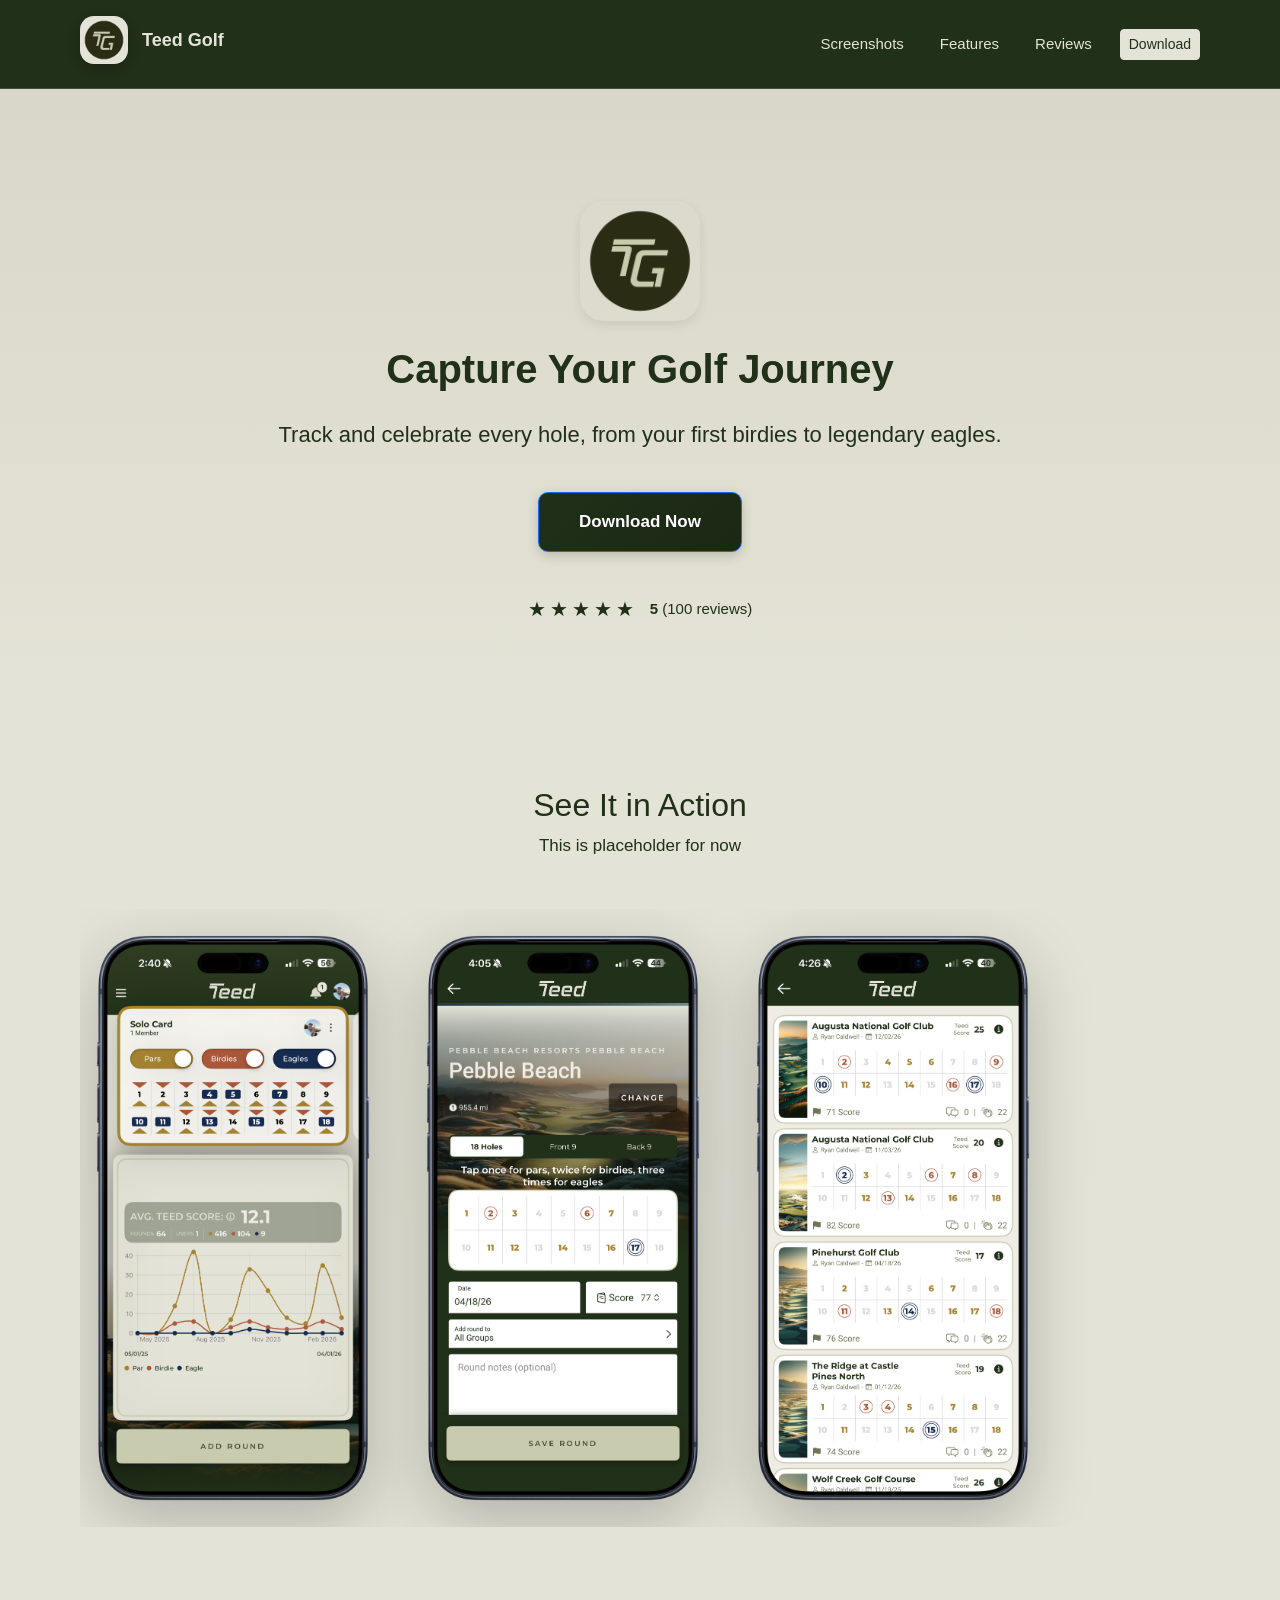
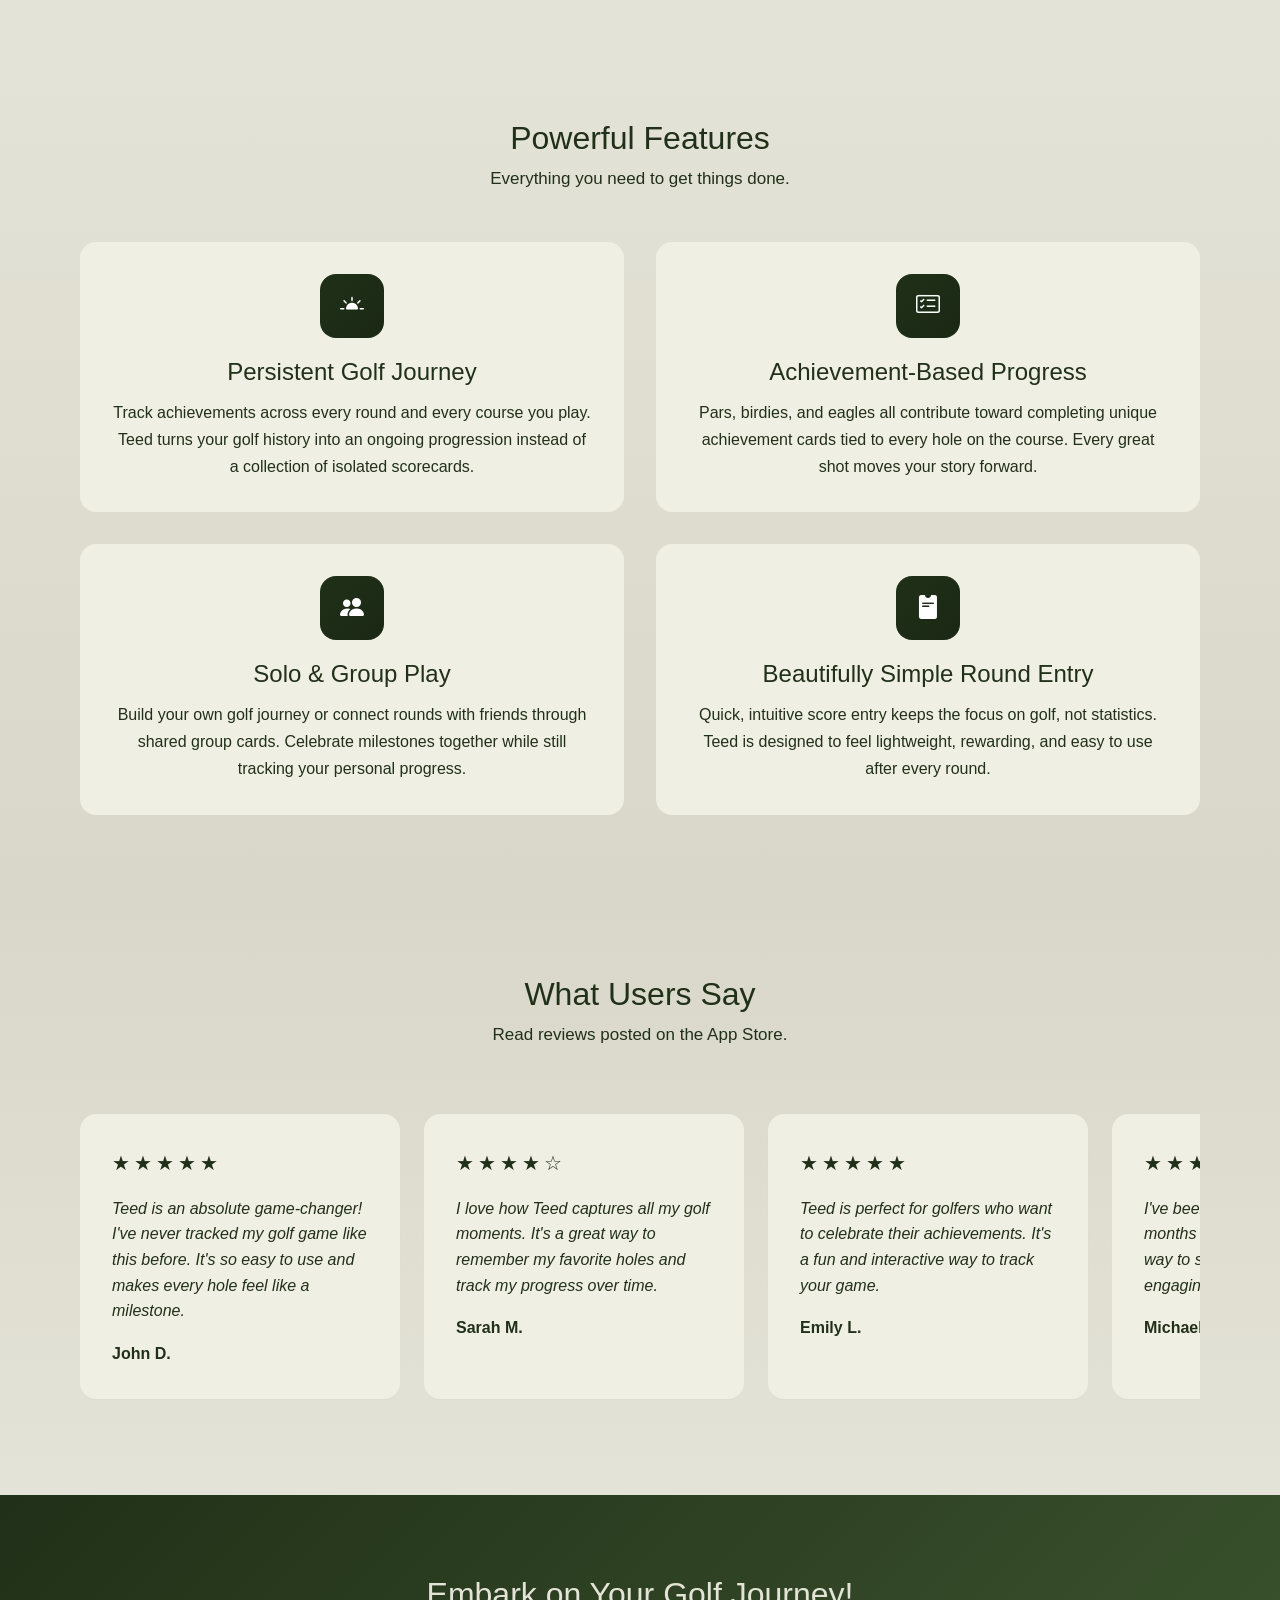
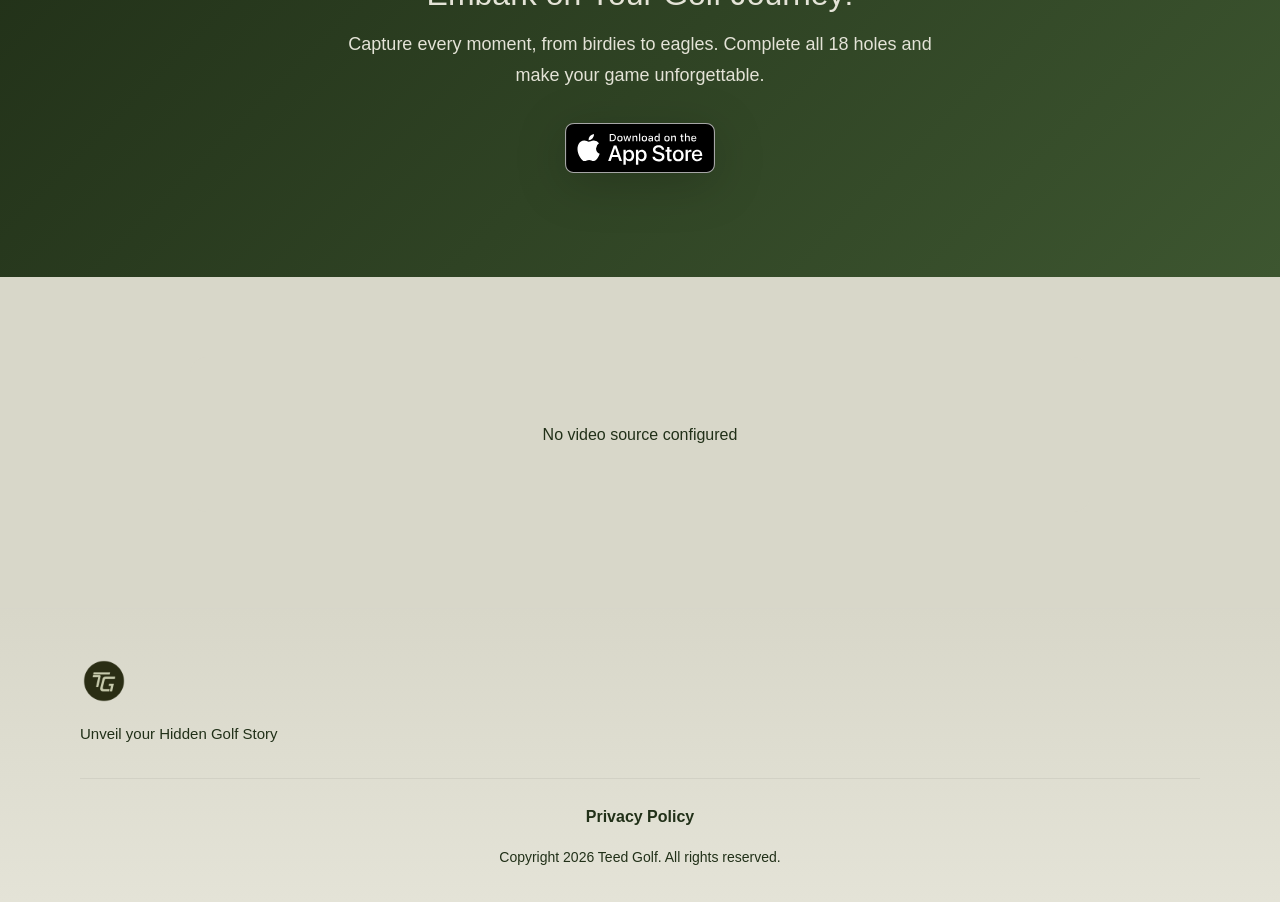
==== index.html @ faa7acbe "Fix images" ====
<!doctype html>
<html lang="en" data-light-theme="light" data-dark-theme="dark">
  <head>
    <meta property="og:site_name" content="Teed Golf" />
    <meta property="og:title" content="Home" />
    <meta name="twitter:title" content="Home" />
    <meta property="og:url" content="https://example.com/" />
    <meta name="twitter:domain" content="example.com" />
    <meta name="twitter:card" content="summary_large_image" />
    <meta name="twitter:dnt" content="on" />
    <meta charset="utf-8" />
    <meta name="viewport" content="width=device-width, initial-scale=1" />
    <meta name="author" content="Teed Golf" />
    <meta name="generator" content="Ignite v0.6.0" />
    <title>Home</title>
    <link href="/css/bootstrap.min.css" rel="stylesheet" />
    <link href="/css/bootstrap-icons.min.css" rel="stylesheet" />
    <link href="/css/ignite-core.min.css" rel="stylesheet" />
    <link href="https://example.com/" rel="canonical" />
    <link href="/images/favicon.png" rel="icon" />
    <link href="/css/styles.css" rel="stylesheet" />
    <style>
:root {
    --primary-color: #203018;
    --primary-rgb: 32, 48, 24;
    --font-family: -apple-system, BlinkMacSystemFont, 'Segoe UI', Roboto, 'Helvetica Neue', Arial, sans-serif;
    color-scheme: light;
}
</style>
    <link href="/css/custom.css" rel="stylesheet" />
    <meta name="apple-itunes-app" content="app-id=6778630449" />
  </head>
  <body data-site-classes="site-shell light-mode" data-bs-theme="light">
    <header>
      <nav class="site-header navbar navbar-expand-md">
        <div class="container flex-wrap flex-lg-nowrap">
          <div class="me-2 me-md-auto">
            <a href="/" class="brand-link d-inline-flex align-items-center navbar-brand"><img src="/images/logo.png" alt="Logo" class="site-logo" /><span class="brand-name">Teed Golf</span></a>
          </div>
          <button type="button" class="navbar-toggler btn" data-bs-toggle="collapse" data-bs-target="#navbarCollapse" aria-controls="navbarCollapse" aria-expanded="false" aria-label="Toggle navigation"><span class="navbar-toggler-icon"></span></button>
          <div id="navbarCollapse" class="collapse navbar-collapse">
            <ul class="navbar-nav mb-2 mb-md-0 col justify-content-end">
              <li class="nav-item"><a href="#screenshots" class="nav-link text-nowrap">Screenshots</a></li>
              <li class="nav-item"><a href="#features" class="nav-link text-nowrap">Features</a></li>
              <li class="nav-item"><a href="#reviews" class="nav-link text-nowrap">Reviews</a></li>
              <li class="nav-item"><a href="https://apps.apple.com/app/id6480015889" class="text-nowrap btn btn-sm btn-primary">Download</a></li>
            </ul>
          </div>
        </div>
      </nav>
    </header>
    <main class="site-main">
      <div class="ig-main-content">
        <div id="hero" class="hero hero-centered">
          <div class="container">
            <div class="hero-content">
              <img src="/images/app-icon.png" alt="App Icon" class="hero-app-icon" />
              <h1 class="hero-title">Capture Your Golf Journey</h1>
              <p class="hero-subtitle">Track and celebrate every hole, from your first birdies to legendary eagles.</p>
              <div class="hero-cta">
                <a href="https://apps.apple.com/app/id6480015889" class="cta-button cta-button-primary btn btn-primary">Download Now</a>
              </div>
              <div class="hero-rating">
                <div class="rating-stars">
                  <span class="star">★</span>
                  <span class="star">★</span>
                  <span class="star">★</span>
                  <span class="star">★</span>
                  <span class="star">★</span>
                </div>
                <p class="rating-text"><strong>5</strong><span class="rating-count"> (100 reviews)</span></p>
              </div>
            </div>
          </div>
        </div>
        <div id="screenshots" class="screenshots-section screenshots-carousel">
          <div class="container">
            <div class="section-header">
              <h2>See It in Action</h2>
              <p class="section-description">This is placeholder for now</p>
            </div>
            <div class="screenshots-container">
              <div class="screenshots-scroll">
                <div class="screenshot-card">
                  <button type="button" class="screenshot-trigger btn" data-bs-toggle="modal" data-bs-target="#screenshot-modal-0"><img src="/images/screenshots/solo-card-stats-framed.png" alt="Screenshot 1" class="screenshot-image screenshot-frame-image" /></button>
                </div>
                <div class="screenshot-card">
                  <button type="button" class="screenshot-trigger btn" data-bs-toggle="modal" data-bs-target="#screenshot-modal-1"><img src="/images/screenshots/score-entry-framed.png" alt="Screenshot 2" class="screenshot-image screenshot-frame-image" /></button>
                </div>
                <div class="screenshot-card">
                  <button type="button" class="screenshot-trigger btn" data-bs-toggle="modal" data-bs-target="#screenshot-modal-2"><img src="/images/screenshots/round-history-framed.png" alt="Screenshot 3" class="screenshot-image screenshot-frame-image" /></button>
                </div>
              </div>
            </div>
            <div id="screenshot-modal-0" tabindex="-1" class="modal fade screenshot-modal" aria-labelledby="screenshotModalLabel0" aria-hidden="true">
              <div class="modal-dialog modal-lg modal-dialog-centered">
                <div class="modal-content">
                  <div class="modal-header">
                    <h4>Screenshot 1</h4>
                    <button type="button" class="btn btn-close" data-bs-dismiss="modal" label="Close"></button>
                  </div>
                  <div class="modal-body text-center">
                    <img src="/images/screenshots/solo-card-stats-framed.png" alt="Screenshot 1" class="img-fluid screenshot-lightbox-image screenshot-frame-image" />
                  </div>
                </div>
              </div>
            </div>
            <div id="screenshot-modal-1" tabindex="-1" class="modal fade screenshot-modal" aria-labelledby="screenshotModalLabel1" aria-hidden="true">
              <div class="modal-dialog modal-lg modal-dialog-centered">
                <div class="modal-content">
                  <div class="modal-header">
                    <h4>Screenshot 2</h4>
                    <button type="button" class="btn btn-close" data-bs-dismiss="modal" label="Close"></button>
                  </div>
                  <div class="modal-body text-center">
                    <img src="/images/screenshots/score-entry-framed.png" alt="Screenshot 2" class="img-fluid screenshot-lightbox-image screenshot-frame-image" />
                  </div>
                </div>
              </div>
            </div>
            <div id="screenshot-modal-2" tabindex="-1" class="modal fade screenshot-modal" aria-labelledby="screenshotModalLabel2" aria-hidden="true">
              <div class="modal-dialog modal-lg modal-dialog-centered">
                <div class="modal-content">
                  <div class="modal-header">
                    <h4>Screenshot 3</h4>
                    <button type="button" class="btn btn-close" data-bs-dismiss="modal" label="Close"></button>
                  </div>
                  <div class="modal-body text-center">
                    <img src="/images/screenshots/round-history-framed.png" alt="Screenshot 3" class="img-fluid screenshot-lightbox-image screenshot-frame-image" />
                  </div>
                </div>
              </div>
            </div>
          </div>
        </div>
        <div id="features" class="features-section features-grid-layout features-grid-multiple-of-two">
          <div class="container">
            <div class="section-header">
              <h2>Powerful Features</h2>
              <p class="section-description">Everything you need to get things done.</p>
            </div>
            <div class="features-grid">
              <div class="feature-card">
                <div class="feature-icon">
                  <i class="feature-icon-image bi-brightness-alt-high-fill"></i>
                </div>
                <h4 class="feature-title">Persistent Golf Journey</h4>
                <p class="feature-description">Track achievements across every round and every course you play. Teed turns your golf history into an ongoing progression instead of a collection of isolated scorecards.</p>
              </div>
              <div class="feature-card">
                <div class="feature-icon">
                  <i class="feature-icon-image bi-card-checklist"></i>
                </div>
                <h4 class="feature-title">Achievement-Based Progress</h4>
                <p class="feature-description">Pars, birdies, and eagles all contribute toward completing unique achievement cards tied to every hole on the course. Every great shot moves your story forward.</p>
              </div>
              <div class="feature-card">
                <div class="feature-icon">
                  <i class="feature-icon-image bi-people-fill"></i>
                </div>
                <h4 class="feature-title">Solo &amp; Group Play</h4>
                <p class="feature-description">Build your own golf journey or connect rounds with friends through shared group cards. Celebrate milestones together while still tracking your personal progress.</p>
              </div>
              <div class="feature-card">
                <div class="feature-icon">
                  <i class="feature-icon-image bi-pass-fill"></i>
                </div>
                <h4 class="feature-title">Beautifully Simple Round Entry</h4>
                <p class="feature-description">Quick, intuitive score entry keeps the focus on golf, not statistics. Teed is designed to feel lightweight, rewarding, and easy to use after every round.</p>
              </div>
            </div>
          </div>
        </div>
        <div id="reviews" class="testimonials-section testimonials-carousel">
          <div class="container">
            <div class="section-header">
              <h2>What Users Say</h2>
              <p class="section-description">Read reviews posted on the App Store.</p>
            </div>
            <div class="testimonials-scroll">
              <div class="testimonial-card">
                <div class="testimonial-rating">
                  <span class="star">★</span>
                  <span class="star">★</span>
                  <span class="star">★</span>
                  <span class="star">★</span>
                  <span class="star">★</span>
                </div>
                <p class="testimonial-quote">Teed is an absolute game-changer! I've never tracked my golf game like this before. It's so easy to use and makes every hole feel like a milestone.</p>
                <p class="testimonial-author">John D.</p>
              </div>
              <div class="testimonial-card">
                <div class="testimonial-rating">
                  <span class="star">★</span>
                  <span class="star">★</span>
                  <span class="star">★</span>
                  <span class="star">★</span>
                  <span class="star">☆</span>
                </div>
                <p class="testimonial-quote">I love how Teed captures all my golf moments. It's a great way to remember my favorite holes and track my progress over time.</p>
                <p class="testimonial-author">Sarah M.</p>
              </div>
              <div class="testimonial-card">
                <div class="testimonial-rating">
                  <span class="star">★</span>
                  <span class="star">★</span>
                  <span class="star">★</span>
                  <span class="star">★</span>
                  <span class="star">★</span>
                </div>
                <p class="testimonial-quote">Teed is perfect for golfers who want to celebrate their achievements. It's a fun and interactive way to track your game.</p>
                <p class="testimonial-author">Emily L.</p>
              </div>
              <div class="testimonial-card">
                <div class="testimonial-rating">
                  <span class="star">★</span>
                  <span class="star">★</span>
                  <span class="star">★</span>
                  <span class="star">★</span>
                  <span class="star">☆</span>
                </div>
                <p class="testimonial-quote">I've been using Teed for a few months now, and it's been a great way to stay motivated. It's a fun and engaging way to track your game.</p>
                <p class="testimonial-author">Michael R.</p>
              </div>
            </div>
          </div>
        </div>
        <div id="download" class="download-section">
          <div class="container">
            <div class="download-content">
              <h2>Embark on Your Golf Journey!</h2>
              <p class="download-description">Capture every moment, from birdies to eagles. Complete all 18 holes and make your game unforgettable.</p>
              <div class="store-badges">
                <a href="https://apps.apple.com/app/id6480015889" class="store-badge-link"><img src="/images/app-store-download-black.svg" alt="Download on the App Store" class="store-badge store-badge-light-mode" /><img src="/images/app-store-download-white.svg" alt="Download on the App Store" class="store-badge store-badge-dark-mode" /></a>
              </div>
            </div>
          </div>
        </div>
        <div id="video" class="video-section">
          <div class="container">
            <div class="section-header"></div>
            <div class="video-container">
              <p class="video-placeholder">No video source configured</p>
            </div>
          </div>
        </div>
      </div>
    </main>
    <div class="site-footer">
      <div class="container">
        <div class="footer-content">
          <div class="footer-brand">
            <img src="/images/footer-logo.png" alt="Logo" class="footer-logo" />
            <p class="footer-tagline">Unveil your Hidden Golf Story</p>
          </div>
        </div>
        <div class="footer-copyright">
          <div class="footer-links">
            <a href="/privacy/" class="footer-privacy-link">Privacy Policy</a>
          </div>
          <p>Copyright 2026 Teed Golf. All rights reserved.</p>
        </div>
      </div>
    </div>
    <script src="/js/bootstrap.bundle.min.js"></script>
    <script src="/js/ignite-core.js"></script>
  </body>
</html>
---- css/ignite-core.min.css ----
/* Since positioning the image, we need to help out the caption */
.carousel-caption {
  bottom: 3rem;
  z-index: 10;
}

/* Declare heights because of positioning of img element */
.carousel-item {
  height: 32rem;
}

/* Removing padding from the last paragraph in an alert. */
div.alert p:last-child {
  margin-bottom: 0;
}

.font-inherit, .font-inherit * {
  font: inherit;
}

.color-inherit, .color-inherit * {
  color: inherit;
}

.line-height-inherit {
  line-height: inherit;
}

.form-control::placeholder {
    color: gray;
    opacity: 1;
}
/* Removing text syling from a link. */
.link-plain {
    color: inherit;
    text-decoration: none;
    cursor: pointer;
}

/* Define CSS Variables for Material Backgrounds */
:root {
    /* Light Material Values */
    --material-light-ultra-thin: rgba(255, 255, 255, 0.5);
    --material-light-ultra-thin-blur: rgba(255, 255, 255, 0.2);
    --material-light-thin: rgba(255, 255, 255, 0.6);
    --material-light-thin-blur: rgba(255, 255, 255, 0.3);
    --material-light-regular: rgba(255, 255, 255, 0.7);
    --material-light-regular-blur: rgba(255, 255, 255, 0.4);
    --material-light-thick: rgba(255, 255, 255, 0.8);
    --material-light-thick-blur: rgba(255, 255, 255, 0.5);
    --material-light-ultra-thick: rgba(255, 255, 255, 0.9);
    --material-light-ultra-thick-blur: rgba(255, 255, 255, 0.6);

    /* Dark Material Values */
    --material-dark-ultra-thin: rgba(30, 30, 30, 0.5);
    --material-dark-ultra-thin-blur: rgba(30, 30, 30, 0.2);
    --material-dark-thin: rgba(30, 30, 30, 0.6);
    --material-dark-thin-blur: rgba(30, 30, 30, 0.3);
    --material-dark-regular: rgba(30, 30, 30, 0.7);
    --material-dark-regular-blur: rgba(30, 30, 30, 0.4);
    --material-dark-thick: rgba(30, 30, 30, 0.8);
    --material-dark-thick-blur: rgba(30, 30, 30, 0.5);
    --material-dark-ultra-thick: rgba(30, 30, 30, 0.9);
    --material-dark-ultra-thick-blur: rgba(30, 30, 30, 0.6);
}

/* Auto-switching Material Classes */
.material-ultra-thin {
    background: var(--material-light-ultra-thin);
    @supports ((backdrop-filter: blur(10px)) or (-webkit-backdrop-filter: blur(10px))) {
        background: var(--material-light-ultra-thin-blur);
        -webkit-backdrop-filter: blur(10px) saturate(180%);
        backdrop-filter: blur(10px) saturate(180%);
    }
}

.material-thin {
    background: var(--material-light-thin);
    @supports ((backdrop-filter: blur(20px)) or (-webkit-backdrop-filter: blur(20px))) {
        background: var(--material-light-thin-blur);
        -webkit-backdrop-filter: blur(20px) saturate(180%);
        backdrop-filter: blur(20px) saturate(180%);
    }
}

.material-regular {
    background: var(--material-light-regular);
    @supports ((backdrop-filter: blur(30px)) or (-webkit-backdrop-filter: blur(30px))) {
        background: var(--material-light-regular-blur);
        -webkit-backdrop-filter: blur(30px) saturate(180%);
        backdrop-filter: blur(30px) saturate(180%);
    }
}

.material-thick {
    background: var(--material-light-thick);
    @supports ((backdrop-filter: blur(50px)) or (-webkit-backdrop-filter: blur(50px))) {
        background: var(--material-light-thick-blur);
        -webkit-backdrop-filter: blur(50px) saturate(180%);
        backdrop-filter: blur(50px) saturate(180%);
    }
}

.material-ultra-thick {
    background: var(--material-light-ultra-thick);
    @supports ((backdrop-filter: blur(70px)) or (-webkit-backdrop-filter: blur(70px))) {
        background: var(--material-light-ultra-thick-blur);
        -webkit-backdrop-filter: blur(70px) saturate(180%);
        backdrop-filter: blur(70px) saturate(180%);
    }
}

[data-bs-theme*="dark"] .material-ultra-thin {
    background: var(--material-dark-ultra-thin);
    @supports ((backdrop-filter: blur(10px)) or (-webkit-backdrop-filter: blur(10px))) {
        background: var(--material-dark-ultra-thin-blur);
        -webkit-backdrop-filter: blur(10px) saturate(180%);
        backdrop-filter: blur(10px) saturate(180%);
    }
}

[data-bs-theme*="dark"] .material-thin {
    background: var(--material-dark-thin);
    @supports ((backdrop-filter: blur(20px)) or (-webkit-backdrop-filter: blur(20px))) {
        background: var(--material-dark-thin-blur);
        -webkit-backdrop-filter: blur(20px) saturate(180%);
        backdrop-filter: blur(20px) saturate(180%);
    }
}

[data-bs-theme*="dark"] .material-regular {
    background: var(--material-dark-regular);
    @supports ((backdrop-filter: blur(30px)) or (-webkit-backdrop-filter: blur(30px))) {
        background: var(--material-dark-regular-blur);
        -webkit-backdrop-filter: blur(30px) saturate(180%);
        backdrop-filter: blur(30px) saturate(180%);
    }
}

[data-bs-theme*="dark"] .material-thick {
    background: var(--material-dark-thick);
    @supports ((backdrop-filter: blur(50px)) or (-webkit-backdrop-filter: blur(50px))) {
        background: var(--material-dark-thick-blur);
        -webkit-backdrop-filter: blur(50px) saturate(180%);
        backdrop-filter: blur(50px) saturate(180%);
    }
}

[data-bs-theme*="dark"] .material-ultra-thick {
    background: var(--material-dark-ultra-thick);
    @supports ((backdrop-filter: blur(70px)) or (-webkit-backdrop-filter: blur(70px))) {
        background: var(--material-dark-ultra-thick-blur);
        -webkit-backdrop-filter: blur(70px) saturate(180%);
        backdrop-filter: blur(70px) saturate(180%);
    }
}

/* Light Material Classes (for explicit overrides) */
.material-ultra-thin-light {
    background: var(--material-light-ultra-thin);
    @supports ((backdrop-filter: blur(10px)) or (-webkit-backdrop-filter: blur(10px))) {
        background: var(--material-light-ultra-thin-blur);
        -webkit-backdrop-filter: blur(10px) saturate(180%);
        backdrop-filter: blur(10px) saturate(180%);
    }
}

.material-thin-light {
    background: var(--material-light-thin);
    @supports ((backdrop-filter: blur(20px)) or (-webkit-backdrop-filter: blur(20px))) {
        background: var(--material-light-thin-blur);
        -webkit-backdrop-filter: blur(20px) saturate(180%);
        backdrop-filter: blur(20px) saturate(180%);
    }
}

.material-regular-light {
    background: var(--material-light-regular);
    @supports ((backdrop-filter: blur(30px)) or (-webkit-backdrop-filter: blur(30px))) {
        background: var(--material-light-regular-blur);
        -webkit-backdrop-filter: blur(30px) saturate(180%);
        backdrop-filter: blur(30px) saturate(180%);
    }
}

.material-thick-light {
    background: var(--material-light-thick);
    @supports ((backdrop-filter: blur(50px)) or (-webkit-backdrop-filter: blur(50px))) {
        background: var(--material-light-thick-blur);
        -webkit-backdrop-filter: blur(50px) saturate(180%);
        backdrop-filter: blur(50px) saturate(180%);
    }
}

.material-ultra-thick-light {
    background: var(--material-light-ultra-thick);
    @supports ((backdrop-filter: blur(70px)) or (-webkit-backdrop-filter: blur(70px))) {
        background: var(--material-light-ultra-thick-blur);
        -webkit-backdrop-filter: blur(70px) saturate(180%);
        backdrop-filter: blur(70px) saturate(180%);
    }
}

/* Dark Material Classes (for explicit overrides) */
.material-ultra-thin-dark {
    background: var(--material-dark-ultra-thin);
    @supports ((backdrop-filter: blur(10px)) or (-webkit-backdrop-filter: blur(10px))) {
        background: var(--material-dark-ultra-thin-blur);
        -webkit-backdrop-filter: blur(10px) saturate(180%);
        backdrop-filter: blur(10px) saturate(180%);
    }
}

.material-thin-dark {
    background: var(--material-dark-thin);
    @supports ((backdrop-filter: blur(20px)) or (-webkit-backdrop-filter: blur(20px))) {
        background: var(--material-dark-thin-blur);
        -webkit-backdrop-filter: blur(20px) saturate(180%);
        backdrop-filter: blur(20px) saturate(180%);
    }
}

.material-regular-dark {
    background: var(--material-dark-regular);
    @supports ((backdrop-filter: blur(30px)) or (-webkit-backdrop-filter: blur(30px))) {
        background: var(--material-dark-regular-blur);
        -webkit-backdrop-filter: blur(30px) saturate(180%);
        backdrop-filter: blur(30px) saturate(180%);
    }
}

.material-thick-dark {
    background: var(--material-dark-thick);
    @supports ((backdrop-filter: blur(50px)) or (-webkit-backdrop-filter: blur(50px))) {
        background: var(--material-dark-thick-blur);
        -webkit-backdrop-filter: blur(50px) saturate(180%);
        backdrop-filter: blur(50px) saturate(180%);
    }
}

.material-ultra-thick-dark {
    background: var(--material-dark-ultra-thick);
    @supports ((backdrop-filter: blur(70px)) or (-webkit-backdrop-filter: blur(70px))) {
        background: var(--material-dark-ultra-thick-blur);
        -webkit-backdrop-filter: blur(70px) saturate(180%);
        backdrop-filter: blur(70px) saturate(180%);
    }
}

.ig-text-small {
    font-size: 0.9rem;
}

.ig-text-xSmall {
    font-size: 0.8rem;
}

.ig-text-xxSmall {
    font-size: 0.7rem;
}

.ig-text-xxxSmall {
    font-size: 0.6rem;
}

.ig-line-clamp {
    overflow: hidden;
    display: -webkit-box;
    -webkit-box-orient: vertical;
    -webkit-line-clamp: var(--ig-max-line-length, 1);
}

.ig-line-clamp-none {
    overflow: visible;
    display: block;
    -webkit-box-orient: horizontal;
    -webkit-line-clamp: unset;
}


:root {
    --bs-primary: rgb(13 110 253 / 100%);
    --bs-primary-rgb: 13, 110, 253;
    --bs-primary-text-emphasis: rgb(5 44 101 / 100%);
    --bs-primary-bg-subtle: rgb(206 226 254 / 100%);
    --bs-primary-border-subtle: rgb(109 168 253 / 100%);
    --bs-secondary: rgb(108 117 125 / 100%);
    --bs-secondary-rgb: 108, 117, 125;
    --bs-secondary-text-emphasis: rgb(43 46 50 / 100%);
    --bs-secondary-bg-subtle: rgb(225 227 229 / 100%);
    --bs-secondary-border-subtle: rgb(166 172 177 / 100%);
    --bs-success: rgb(25 135 84 / 100%);
    --bs-success-rgb: 25, 135, 84;
    --bs-success-text-emphasis: rgb(10 54 33 / 100%);
    --bs-success-bg-subtle: rgb(209 231 220 / 100%);
    --bs-success-border-subtle: rgb(117 183 152 / 100%);
    --bs-info: rgb(13 202 240 / 100%);
    --bs-info-rgb: 13, 202, 240;
    --bs-info-text-emphasis: rgb(5 80 96 / 100%);
    --bs-info-bg-subtle: rgb(206 244 252 / 100%);
    --bs-info-border-subtle: rgb(109 223 246 / 100%);
    --bs-warning: rgb(255 193 7 / 100%);
    --bs-warning-rgb: 255, 193, 7;
    --bs-warning-text-emphasis: rgb(102 77 2 / 100%);
    --bs-warning-bg-subtle: rgb(255 242 205 / 100%);
    --bs-warning-border-subtle: rgb(255 217 106 / 100%);
    --bs-danger: rgb(220 53 69 / 100%);
    --bs-danger-rgb: 220, 53, 69;
    --bs-danger-text-emphasis: rgb(88 21 27 / 100%);
    --bs-danger-bg-subtle: rgb(248 214 217 / 100%);
    --bs-danger-border-subtle: rgb(234 133 143 / 100%);
    --bs-light: rgb(248 249 250 / 100%);
    --bs-light-rgb: 248, 249, 250;
    --bs-light-text-emphasis: rgb(49 49 49 / 100%);
    --bs-light-bg-subtle: rgb(253 253 254 / 100%);
    --bs-light-border-subtle: rgb(198 199 200 / 100%);
    --bs-dark: rgb(33 37 41 / 100%);
    --bs-dark-rgb: 33, 37, 41;
    --bs-dark-text-emphasis: rgb(13 14 16 / 100%);
    --bs-dark-bg-subtle: rgb(210 211 212 / 100%);
    --bs-dark-border-subtle: rgb(121 124 126 / 100%);
    --bs-body-color: rgb(33 37 41 / 100%);
    --bs-body-color-rgb: 33, 37, 41;
    --bs-body-bg: rgb(255 255 255 / 100%);
    --bs-body-bg-rgb: 255, 255, 255;
    --bs-emphasis-color-rgb: 0, 0, 0;
    --bs-secondary-color: rgb(8415 9435 10455 / 75%);
    --bs-secondary-color-rgb: 8415, 9435, 10455;
    --bs-tertiary-color: rgb(8415 9435 10455 / 50%);
    --bs-tertiary-color-rgb: 8415, 9435, 10455;
    --bs-secondary-bg: rgb(233 236 239 / 100%);
    --bs-secondary-bg-rgb: 233, 236, 239;
    --bs-tertiary-bg: rgb(248 249 250 / 100%);
    --bs-tertiary-bg-rgb: 248, 249, 250;
    --bs-link-color: rgb(13 110 253 / 100%);
    --bs-link-color-rgb: 13, 110, 253;
    --bs-link-hover-color: rgb(10 88 202 / 100%);
    --bs-link-hover-color-rgb: 10, 88, 202;
    --bs-border-color: rgb(222 226 230 / 100%);
    --bs-border-color-rgb: 222, 226, 230;
    --syntax-highlight-theme: "xcode-light";
}

@media (min-width: 540px) {
    .container {
    max-width: 540px;
}
}

@media (min-width: 720px) {
    .container {
    max-width: 720px;
}
}

@media (min-width: 960px) {
    .container {
    max-width: 960px;
}
}

@media (min-width: 1140px) {
    .container {
    max-width: 1140px;
}
}

@media (min-width: 1320px) {
    .container {
    max-width: 1320px;
}
}

/* Global style rules */

/* Root and body styles */
html {
    font-size: var(--bs-root-font-size, 16px);
}

body {
    font-family: var(--bs-body-font-family, system-ui, -apple-system, "Segoe UI", Roboto, "Helvetica Neue", "Noto Sans", "Liberation Sans", Arial, sans-serif);
    font-size: var(--bs-body-font-size, 1rem);
    line-height: var(--bs-body-line-height, 1.5);
    color: var(--bs-body-color);
    background-color: var(--bs-body-bg);
}

/* Link styles */
a {
    color: var(--bs-link-color);
    text-decoration: var(--bs-link-decoration, underline);
}

a:hover {
    color: var(--bs-link-hover-color);
}

/* Link role styles */
.link-primary {
    color: var(--bs-primary) !important;
    text-decoration-color: var(--bs-primary) !important;
}
.link-primary:hover {
    color: rgba(var(--bs-primary-rgb), 0.8) !important;
    text-decoration-color: rgba(var(--bs-primary-rgb), 0.8) !important;
}

.link-secondary {
    color: var(--bs-secondary) !important;
    text-decoration-color: var(--bs-secondary) !important;
}
.link-secondary:hover {
    color: rgba(var(--bs-secondary-rgb), 0.8) !important;
    text-decoration-color: rgba(var(--bs-secondary-rgb), 0.8) !important;
}

.link-success {
    color: var(--bs-success) !important;
    text-decoration-color: var(--bs-success) !important;
}
.link-success:hover {
    color: rgba(var(--bs-success-rgb), 0.8) !important;
    text-decoration-color: rgba(var(--bs-success-rgb), 0.8) !important;
}

.link-info {
    color: var(--bs-info) !important;
    text-decoration-color: var(--bs-info) !important;
}
.link-info:hover {
    color: rgba(var(--bs-info-rgb), 0.8) !important;
    text-decoration-color: rgba(var(--bs-info-rgb), 0.8) !important;
}

.link-warning {
    color: var(--bs-warning) !important;
    text-decoration-color: var(--bs-warning) !important;
}
.link-warning:hover {
    color: rgba(var(--bs-warning-rgb), 0.8) !important;
    text-decoration-color: rgba(var(--bs-warning-rgb), 0.8) !important;
}

.link-danger {
    color: var(--bs-danger) !important;
    text-decoration-color: var(--bs-danger) !important;
}
.link-danger:hover {
    color: rgba(var(--bs-danger-rgb), 0.8) !important;
    text-decoration-color: rgba(var(--bs-danger-rgb), 0.8) !important;
}

.link-light {
    color: var(--bs-light) !important;
    text-decoration-color: var(--bs-light) !important;
}
.link-light:hover {
    color: rgba(var(--bs-light-rgb), 0.8) !important;
    text-decoration-color: rgba(var(--bs-light-rgb), 0.8) !important;
}

.link-dark {
    color: var(--bs-dark) !important;
    text-decoration-color: var(--bs-dark) !important;
}
.link-dark:hover {
    color: rgba(var(--bs-dark-rgb), 0.8) !important;
    text-decoration-color: rgba(var(--bs-dark-rgb), 0.8) !important;
}

/* Alert styles */
.alert-primary {
    color: var(--bs-primary-text-emphasis);
    background-color: var(--bs-primary-bg-subtle);
    border-color: var(--bs-primary-border-subtle);
}

.alert-secondary {
    color: var(--bs-secondary-text-emphasis);
    background-color: var(--bs-secondary-bg-subtle);
    border-color: var(--bs-secondary-border-subtle);
}

.alert-success {
    color: var(--bs-success-text-emphasis);
    background-color: var(--bs-success-bg-subtle);
    border-color: var(--bs-success-border-subtle);
}

.alert-info {
    color: var(--bs-info-text-emphasis);
    background-color: var(--bs-info-bg-subtle);
    border-color: var(--bs-info-border-subtle);
}

.alert-warning {
    color: var(--bs-warning-text-emphasis);
    background-color: var(--bs-warning-bg-subtle);
    border-color: var(--bs-warning-border-subtle);
}

.alert-danger {
    color: var(--bs-danger-text-emphasis);
    background-color: var(--bs-danger-bg-subtle);
    border-color: var(--bs-danger-border-subtle);
}

.alert-light {
    color: var(--bs-light-text-emphasis);
    background-color: var(--bs-light-bg-subtle);
    border-color: var(--bs-light-border-subtle);
}

.alert-dark {
    color: var(--bs-dark-text-emphasis);
    background-color: var(--bs-dark-bg-subtle);
    border-color: var(--bs-dark-border-subtle);
}

/* Subtle backgrounds */
.bg-primary-subtle {
    background-color: rgba(var(--bs-primary-rgb), 0.15) !important;
}

.bg-secondary-subtle {
    background-color: rgba(var(--bs-secondary-rgb), 0.15) !important;
}

.bg-success-subtle {
    background-color: rgba(var(--bs-success-rgb), 0.15) !important;
}

.bg-info-subtle {
    background-color: rgba(var(--bs-info-rgb), 0.15) !important;
}

.bg-warning-subtle {
    background-color: rgba(var(--bs-warning-rgb), 0.15) !important;
}

.bg-danger-subtle {
    background-color: rgba(var(--bs-danger-rgb), 0.15) !important;
}

.bg-light-subtle {
    background-color: rgba(var(--bs-light-rgb), 0.15) !important;
}

.bg-dark-subtle {
    background-color: rgba(var(--bs-dark-rgb), 0.15) !important;
}

/* Card with solid background */
.text-bg-primary {
    color: #fff;
    background-color: var(--bs-primary) !important;
}

.text-bg-secondary {
    color: #fff;
    background-color: var(--bs-secondary) !important;
}

.text-bg-success {
    color: #fff;
    background-color: var(--bs-success) !important;
}

.text-bg-info {
    color: #000;
    background-color: var(--bs-info) !important;
}

.text-bg-warning {
    color: #000;
    background-color: var(--bs-warning) !important;
}

.text-bg-danger {
    color: #fff;
    background-color: var(--bs-danger) !important;
}

.text-bg-light {
    color: #000;
    background-color: var(--bs-light) !important;
}

.text-bg-dark {
    color: #fff;
    background-color: var(--bs-dark) !important;
}

/* Card with colored border */
.border-primary {
    border-color: var(--bs-primary) !important;
}

.border-secondary {
    border-color: var(--bs-secondary) !important;
}

.border-success {
    border-color: var(--bs-success) !important;
}

.border-info {
    border-color: var(--bs-info) !important;
}

.border-warning {
    border-color: var(--bs-warning) !important;
}

.border-danger {
    border-color: var(--bs-danger) !important;
}

.border-light {
    border-color: var(--bs-light) !important;
}

.border-dark {
    border-color: var(--bs-dark) !important;
}

/* Paragraph margin */
p {
    margin-top: 0;
    margin-bottom: var(--bs-paragraph-margin-bottom, 1rem);
}

/* Heading styles */
h1, h2, h3, h4, h5, h6 {
    font-family: var(--bs-headings-font-family, inherit);
    margin-bottom: var(--bs-headings-margin-bottom, 0.5rem);
    font-weight: var(--bs-headings-font-weight, 500);
    line-height: var(--bs-headings-line-height, 1.2);
    color: var(--bs-heading-color, inherit);
}

/* Individual heading sizes */
h1 { font-size: var(--bs-h1-font-size, 2.5rem); }
h2 { font-size: var(--bs-h2-font-size, 2rem); }
h3 { font-size: var(--bs-h3-font-size, 1.75rem); }
h4 { font-size: var(--bs-h4-font-size, 1.5rem); }
h5 { font-size: var(--bs-h5-font-size, 1.25rem); }
h6 { font-size: var(--bs-h6-font-size, 1rem); }

/* Font weights */
.fw-lighter { font-weight: var(--bs-font-weight-lighter, 200); }
.fw-light { font-weight: var(--bs-font-weight-light, 300); }
.fw-normal { font-weight: var(--bs-font-weight-normal, 400); }
.fw-bold { font-weight: var(--bs-font-weight-bold, 700); }
.fw-bolder { font-weight: var(--bs-font-weight-bolder, 800); }

/* Font sizes */
.fs-small { font-size: var(--bs-body-font-size-sm, 0.875rem); }
.fs-base { font-size: var(--bs-body-font-size, 1rem); }
.fs-large { font-size: var(--bs-body-font-size-lg, 1.25rem); }

/* Line heights */
.lh-1 { line-height: var(--bs-line-height-condensed, 1); }
.lh-base { line-height: var(--bs-line-height-base, 1.5); }
.lh-lg { line-height: var(--bs-line-height-expanded, 2); }

/* Inline code */
:not(pre) > code {
    font-family: var(--bs-font-monospace, monospace);
    font-size: var(--bs-code-font-size, 1em);
}

/* Code blocks */
code, pre {
    font-family: var(--bs-font-monospace, monospace);
    font-size: var(--code-block-font-size, 1em);
    margin-bottom: var(--bs-paragraph-margin-bottom, 1rem) !important;
}

/* Border styles */
.border { border: 1px solid var(--bs-border-color) !important; }

/* Color rules */
.text-primary { color: var(--bs-primary) !important; }
.text-secondary { color: var(--bs-secondary) !important; }
.text-success { color: var(--bs-success) !important; }
.text-info { color: var(--bs-info) !important; }
.text-warning { color: var(--bs-warning) !important; }
.text-danger { color: var(--bs-danger) !important; }
.text-light { color: var(--bs-light) !important; }
.text-dark { color: var(--bs-dark) !important; }

/* Background rules */
.bg-primary { background-color: var(--bs-primary) !important; }
.bg-secondary { background-color: var(--bs-secondary) !important; }
.bg-success { background-color: var(--bs-success) !important; }
.bg-info { background-color: var(--bs-info) !important; }
.bg-warning { background-color: var(--bs-warning) !important; }
.bg-danger { background-color: var(--bs-danger) !important; }
.bg-light { background-color: var(--bs-light) !important; }
.bg-dark { background-color: var(--bs-dark) !important; }

/* Button rules */
.btn-primary {
    background-color: var(--bs-primary);
    border-color: var(--bs-primary);
}
.btn-primary:hover {
    background-color: rgb(var(--bs-primary-rgb));
    border-color: rgb(var(--bs-primary-rgb));
}

.btn-secondary {
    background-color: var(--bs-secondary);
    border-color: var(--bs-secondary);
}
.btn-secondary:hover {
    background-color: rgb(var(--bs-secondary-rgb));
    border-color: rgb(var(--bs-secondary-rgb));
}

.btn-success {
    background-color: var(--bs-success);
    border-color: var(--bs-success);
}
.btn-success:hover {
    background-color: rgb(var(--bs-success-rgb));
    border-color: rgb(var(--bs-success-rgb));
}

.btn-info {
    background-color: var(--bs-info);
    border-color: var(--bs-info);
}
.btn-info:hover {
    background-color: rgb(var(--bs-info-rgb));
    border-color: rgb(var(--bs-info-rgb));
}

.btn-warning {
    background-color: var(--bs-warning);
    border-color: var(--bs-warning);
}
.btn-warning:hover {
    background-color: rgb(var(--bs-warning-rgb));
    border-color: rgb(var(--bs-warning-rgb));
}

.btn-danger {
    background-color: var(--bs-danger);
    border-color: var(--bs-danger);
}
.btn-danger:hover {
    background-color: rgb(var(--bs-danger-rgb));
    border-color: rgb(var(--bs-danger-rgb));
}

.btn-light {
    background-color: var(--bs-light);
    border-color: var(--bs-light);
}
.btn-light:hover {
    background-color: rgb(var(--bs-light-rgb));
    border-color: rgb(var(--bs-light-rgb));
}

.btn-dark {
    background-color: var(--bs-dark);
    border-color: var(--bs-dark);
}
.btn-dark:hover {
    background-color: rgb(var(--bs-dark-rgb));
    border-color: rgb(var(--bs-dark-rgb));
}


[data-bs-theme="light"] {
    --bs-primary: rgb(13 110 253 / 100%);
    --bs-primary-rgb: 13, 110, 253;
    --bs-primary-text-emphasis: rgb(5 44 101 / 100%);
    --bs-primary-bg-subtle: rgb(206 226 254 / 100%);
    --bs-primary-border-subtle: rgb(109 168 253 / 100%);
    --bs-secondary: rgb(108 117 125 / 100%);
    --bs-secondary-rgb: 108, 117, 125;
    --bs-secondary-text-emphasis: rgb(43 46 50 / 100%);
    --bs-secondary-bg-subtle: rgb(225 227 229 / 100%);
    --bs-secondary-border-subtle: rgb(166 172 177 / 100%);
    --bs-success: rgb(25 135 84 / 100%);
    --bs-success-rgb: 25, 135, 84;
    --bs-success-text-emphasis: rgb(10 54 33 / 100%);
    --bs-success-bg-subtle: rgb(209 231 220 / 100%);
    --bs-success-border-subtle: rgb(117 183 152 / 100%);
    --bs-info: rgb(13 202 240 / 100%);
    --bs-info-rgb: 13, 202, 240;
    --bs-info-text-emphasis: rgb(5 80 96 / 100%);
    --bs-info-bg-subtle: rgb(206 244 252 / 100%);
    --bs-info-border-subtle: rgb(109 223 246 / 100%);
    --bs-warning: rgb(255 193 7 / 100%);
    --bs-warning-rgb: 255, 193, 7;
    --bs-warning-text-emphasis: rgb(102 77 2 / 100%);
    --bs-warning-bg-subtle: rgb(255 242 205 / 100%);
    --bs-warning-border-subtle: rgb(255 217 106 / 100%);
    --bs-danger: rgb(220 53 69 / 100%);
    --bs-danger-rgb: 220, 53, 69;
    --bs-danger-text-emphasis: rgb(88 21 27 / 100%);
    --bs-danger-bg-subtle: rgb(248 214 217 / 100%);
    --bs-danger-border-subtle: rgb(234 133 143 / 100%);
    --bs-light: rgb(248 249 250 / 100%);
    --bs-light-rgb: 248, 249, 250;
    --bs-light-text-emphasis: rgb(49 49 49 / 100%);
    --bs-light-bg-subtle: rgb(253 253 254 / 100%);
    --bs-light-border-subtle: rgb(198 199 200 / 100%);
    --bs-dark: rgb(33 37 41 / 100%);
    --bs-dark-rgb: 33, 37, 41;
    --bs-dark-text-emphasis: rgb(13 14 16 / 100%);
    --bs-dark-bg-subtle: rgb(210 211 212 / 100%);
    --bs-dark-border-subtle: rgb(121 124 126 / 100%);
    --bs-body-color: rgb(33 37 41 / 100%);
    --bs-body-color-rgb: 33, 37, 41;
    --bs-body-bg: rgb(255 255 255 / 100%);
    --bs-body-bg-rgb: 255, 255, 255;
    --bs-emphasis-color-rgb: 0, 0, 0;
    --bs-secondary-color: rgb(8415 9435 10455 / 75%);
    --bs-secondary-color-rgb: 8415, 9435, 10455;
    --bs-tertiary-color: rgb(8415 9435 10455 / 50%);
    --bs-tertiary-color-rgb: 8415, 9435, 10455;
    --bs-secondary-bg: rgb(233 236 239 / 100%);
    --bs-secondary-bg-rgb: 233, 236, 239;
    --bs-tertiary-bg: rgb(248 249 250 / 100%);
    --bs-tertiary-bg-rgb: 248, 249, 250;
    --bs-link-color: rgb(13 110 253 / 100%);
    --bs-link-color-rgb: 13, 110, 253;
    --bs-link-hover-color: rgb(10 88 202 / 100%);
    --bs-link-hover-color-rgb: 10, 88, 202;
    --bs-border-color: rgb(222 226 230 / 100%);
    --bs-border-color-rgb: 222, 226, 230;
    --syntax-highlight-theme: "xcode-light";
}

[data-bs-theme="dark"] {
    --bs-primary: rgb(13 110 253 / 100%);
    --bs-primary-rgb: 13, 110, 253;
    --bs-primary-text-emphasis: rgb(109 168 253 / 100%);
    --bs-primary-bg-subtle: rgb(2 21 50 / 100%);
    --bs-primary-border-subtle: rgb(7 66 151 / 100%);
    --bs-secondary: rgb(108 117 125 / 100%);
    --bs-secondary-rgb: 108, 117, 125;
    --bs-secondary-text-emphasis: rgb(166 172 177 / 100%);
    --bs-secondary-bg-subtle: rgb(21 23 24 / 100%);
    --bs-secondary-border-subtle: rgb(64 70 75 / 100%);
    --bs-success: rgb(25 135 84 / 100%);
    --bs-success-rgb: 25, 135, 84;
    --bs-success-text-emphasis: rgb(117 183 152 / 100%);
    --bs-success-bg-subtle: rgb(4 26 16 / 100%);
    --bs-success-border-subtle: rgb(15 81 50 / 100%);
    --bs-info: rgb(13 202 240 / 100%);
    --bs-info-rgb: 13, 202, 240;
    --bs-info-text-emphasis: rgb(109 223 246 / 100%);
    --bs-info-bg-subtle: rgb(2 40 47 / 100%);
    --bs-info-border-subtle: rgb(7 121 144 / 100%);
    --bs-warning: rgb(255 193 7 / 100%);
    --bs-warning-rgb: 255, 193, 7;
    --bs-warning-text-emphasis: rgb(255 217 106 / 100%);
    --bs-warning-bg-subtle: rgb(50 38 1 / 100%);
    --bs-warning-border-subtle: rgb(153 115 4 / 100%);
    --bs-danger: rgb(220 53 69 / 100%);
    --bs-danger-rgb: 220, 53, 69;
    --bs-danger-text-emphasis: rgb(234 133 143 / 100%);
    --bs-danger-bg-subtle: rgb(43 10 13 / 100%);
    --bs-danger-border-subtle: rgb(132 31 41 / 100%);
    --bs-light: rgb(248 249 250 / 100%);
    --bs-light-rgb: 248, 249, 250;
    --bs-light-text-emphasis: rgb(250 251 252 / 100%);
    --bs-light-bg-subtle: rgb(49 49 49 / 100%);
    --bs-light-border-subtle: rgb(99 99 100 / 100%);
    --bs-dark: rgb(33 37 41 / 100%);
    --bs-dark-rgb: 33, 37, 41;
    --bs-dark-text-emphasis: rgb(210 211 212 / 100%);
    --bs-dark-bg-subtle: rgb(6 7 8 / 100%);
    --bs-dark-border-subtle: rgb(77 80 83 / 100%);
    --bs-body-color: rgb(222 226 230 / 100%);
    --bs-body-color-rgb: 222, 226, 230;
    --bs-body-bg: rgb(33 37 41 / 100%);
    --bs-body-bg-rgb: 33, 37, 41;
    --bs-emphasis-color: rgb(255 255 255 / 100%);
    --bs-emphasis-color-rgb: 255, 255, 255;
    --bs-secondary-color: rgb(56610 57630 58650 / 75%);
    --bs-secondary-color-rgb: 56610, 57630, 58650;
    --bs-tertiary-color: rgb(56610 57630 58650 / 50%);
    --bs-tertiary-color-rgb: 56610, 57630, 58650;
    --bs-secondary-bg: rgb(52 58 64 / 100%);
    --bs-secondary-bg-rgb: 52, 58, 64;
    --bs-tertiary-bg: rgb(43 48 53 / 100%);
    --bs-tertiary-bg-rgb: 43, 48, 53;
    --bs-link-color: rgb(110 168 254 / 100%);
    --bs-link-color-rgb: 110, 168, 254;
    --bs-link-hover-color: rgb(158 197 254 / 100%);
    --bs-link-hover-color-rgb: 158, 197, 254;
    --bs-border-color: rgb(73 80 87 / 100%);
    --bs-border-color-rgb: 73, 80, 87;
    --syntax-highlight-theme: "xcode-dark";
}
---- css/styles.css ----
/* Custom styles */
:root {
    /* Theme colors - these can be overridden dynamically */
    --primary-color: #2563eb;
    --primary-hover: color-mix(in srgb, var(--primary-color) 84%, black);
    --primary-rgb: 37, 99, 235;

    /* Text colors */
    --text-dark: #0a0a0a;
    --text-primary: #1a1a1a;
    --text-muted: #525252;
    --text-light: #737373;
    --text-secondary: var(--text-muted);

    /* Background colors */
    --bg-page: #ffffff;
    --bg-light: #f8fafc;
    --bg-card: #ffffff;
    --bg-primary: var(--bg-page);
    --bg-secondary: var(--bg-light);
    --surface-elevated: color-mix(in srgb, var(--bg-page) 92%, transparent);
    --section-surface-a: var(--bg-page);
    --section-surface-b: #f8f9fb;

    /* Border and shadow */
    --border-color: rgba(0, 0, 0, 0.06);
    --shadow-sm: 0 1px 3px rgba(0, 0, 0, 0.02);
    --shadow-md: 0 4px 12px rgba(0, 0, 0, 0.08);
    --shadow-lg: 0 8px 24px rgba(0, 0, 0, 0.12);

    /* Special colors */
    --star-color: #facc15;

    /* Font families */
    --font-family-system: -apple-system, BlinkMacSystemFont, "Segoe UI", "Roboto", "Helvetica Neue", sans-serif;
    --font-family-serif: Georgia, "Times New Roman", Times, serif;
    --font-family-mono: "SF Mono", Menlo, Monaco, Consolas, monospace;
    --font-family: var(--font-family-system);

    /* Spacing scale */
    --spacing-xs: 0.25rem;
    --spacing-sm: 0.5rem;
    --spacing-md: 1rem;
    --spacing-lg: 1.5rem;
    --spacing-xl: 2rem;
    --spacing-2xl: 3rem;
    --spacing-3xl: 5rem;

    /* Border radius */
    --radius-sm: 0.375rem;
    --radius-md: 0.625rem;
    --radius-lg: 1rem;
    --border-radius-sm: var(--radius-sm);
    --border-radius-md: var(--radius-md);
    --border-radius-lg: var(--radius-lg);
    --section-padding-y: var(--spacing-3xl);
    --section-padding: var(--section-padding-y) 0;
    --bs-primary: var(--primary-color);
    --bs-primary-rgb: var(--primary-rgb);
    --bs-link-color: var(--primary-color);
    --bs-link-color-rgb: var(--primary-rgb);
    --bs-link-hover-color: var(--primary-hover);
    --bs-link-hover-color-rgb: var(--primary-rgb);
}

/* Dark mode via class */
body[data-site-classes~="dark-mode"] {
    --text-dark: #fafafa;
    --text-primary: #e5e5e5;
    --text-muted: #a1a1aa;
    --text-light: #71717a;
    --text-secondary: var(--text-muted);
    --bg-page: #0a0a0a;
    --bg-light: #18181b;
    --bg-card: #27272a;
    --bg-primary: var(--bg-page);
    --bg-secondary: var(--bg-light);
    --surface-elevated: rgba(10, 10, 10, 0.92);
    --section-surface-a: var(--bg-page);
    --section-surface-b: #111114;
    --border-color: rgba(255, 255, 255, 0.1);
    --shadow-sm: 0 1px 3px rgba(0, 0, 0, 0.3);
    --shadow-md: 0 4px 12px rgba(0, 0, 0, 0.4);
    --shadow-lg: 0 8px 24px rgba(0, 0, 0, 0.5);
}

body[data-site-classes~="dark-mode"] .site-header .navbar-toggler-icon {
    background-image: url("data:image/svg+xml,%3csvg xmlns='http://www.w3.org/2000/svg' viewBox='0 0 30 30'%3e%3cpath stroke='rgba%28255,255,255,0.88%29' stroke-linecap='round' stroke-miterlimit='10' stroke-width='2' d='M4 7h22M4 15h22M4 23h22'/%3e%3c/svg%3e");
}

/* Dark mode via system preference (auto) */
@media (prefers-color-scheme: dark) {
    body:not([data-site-classes~="light-mode"]):not([data-site-classes~="dark-mode"]) {
        --text-dark: #fafafa;
        --text-primary: #e5e5e5;
        --text-muted: #a1a1aa;
        --text-light: #71717a;
        --text-secondary: var(--text-muted);
        --bg-page: #0a0a0a;
        --bg-light: #18181b;
        --bg-card: #27272a;
        --bg-primary: var(--bg-page);
        --bg-secondary: var(--bg-light);
        --surface-elevated: rgba(10, 10, 10, 0.92);
        --section-surface-a: var(--bg-page);
        --section-surface-b: #111114;
        --border-color: rgba(255, 255, 255, 0.1);
        --shadow-sm: 0 1px 3px rgba(0, 0, 0, 0.3);
        --shadow-md: 0 4px 12px rgba(0, 0, 0, 0.4);
        --shadow-lg: 0 8px 24px rgba(0, 0, 0, 0.5);
    }

    body:not([data-site-classes~="light-mode"]):not([data-site-classes~="dark-mode"]) .site-header .navbar-toggler-icon {
        background-image: url("data:image/svg+xml,%3csvg xmlns='http://www.w3.org/2000/svg' viewBox='0 0 30 30'%3e%3cpath stroke='rgba%28255,255,255,0.88%29' stroke-linecap='round' stroke-miterlimit='10' stroke-width='2' d='M4 7h22M4 15h22M4 23h22'/%3e%3c/svg%3e");
    }
}

/* Spacing density variations */
body[data-site-classes~="density-compact"] {
    --spacing-md: 0.75rem;
    --spacing-lg: 1rem;
    --spacing-xl: 1.5rem;
    --spacing-2xl: 2rem;
    --spacing-3xl: 3.5rem;
}

body[data-site-classes~="density-spacious"] {
    --spacing-md: 1.25rem;
    --spacing-lg: 2rem;
    --spacing-xl: 3rem;
    --spacing-2xl: 4rem;
    --spacing-3xl: 6rem;
}

/* Font family variations */
body[data-site-classes~="font-serif"] {
    --font-family: var(--font-family-serif);
}

body[data-site-classes~="font-mono"] {
    --font-family: var(--font-family-mono);
}

/* Base Styles */
html {
    background-color: var(--bg-page);
}

body {
    --bs-body-font-family: var(--font-family);
    --bs-body-color: var(--text-primary);
    --bs-body-bg: var(--bg-page);
    --bs-emphasis-color: var(--text-dark);
    --bs-secondary-color: var(--text-secondary);
    --bs-secondary-bg: var(--bg-secondary);
    --bs-tertiary-color: var(--text-light);
    --bs-tertiary-bg: var(--bg-light);
    --bs-border-color: var(--border-color);
    --bs-card-bg: var(--bg-card);
    --bs-card-border-color: var(--border-color);
    --bs-card-cap-bg: color-mix(in srgb, var(--bg-card) 88%, var(--bg-light));
    --bs-focus-ring-color: rgba(var(--primary-rgb), 0.15);
    margin: 0;
    font-family: var(--font-family);
    color: var(--text-primary);
    background-color: var(--bg-page);
    line-height: 1.7;
    min-height: 100vh;
    -webkit-font-smoothing: antialiased;
}

img {
    display: block;
    max-width: 100%;
}

.site-main {
    display: block;
}

.ig-main-content > .screenshots-section,
.ig-main-content > .highlights-section,
.ig-main-content > .features-section,
.ig-main-content > .testimonials-section,
.ig-main-content > .blog-posts-section,
.ig-main-content > .faq-section,
.ig-main-content > .pricing-section,
.ig-main-content > .team-section,
.ig-main-content > .video-section,
.ig-main-content > .newsletter-section,
.ig-main-content > .changelog-section,
.ig-main-content > .contact-form-section,
.ig-main-content > .custom-html-section,
.ig-main-content > .presskit-section {
    --section-surface: var(--section-surface-a);
}

.ig-main-content > .screenshots-section:nth-of-type(even),
.ig-main-content > .highlights-section:nth-of-type(even),
.ig-main-content > .features-section:nth-of-type(even),
.ig-main-content > .testimonials-section:nth-of-type(even),
.ig-main-content > .blog-posts-section:nth-of-type(even),
.ig-main-content > .faq-section:nth-of-type(even),
.ig-main-content > .pricing-section:nth-of-type(even),
.ig-main-content > .team-section:nth-of-type(even),
.ig-main-content > .video-section:nth-of-type(even),
.ig-main-content > .newsletter-section:nth-of-type(even),
.ig-main-content > .changelog-section:nth-of-type(even),
.ig-main-content > .contact-form-section:nth-of-type(even),
.ig-main-content > .custom-html-section:nth-of-type(even),
.ig-main-content > .presskit-section:nth-of-type(even) {
    --section-surface: var(--section-surface-b);
}

.container {
    max-width: 1200px;
    margin: 0 auto;
    padding: 0 1.5rem;
}

@media (min-width: 768px) {
    .container {
        padding: 0 2.5rem;
    }
}

/* Header */
.site-header {
    background: var(--surface-elevated);
    color: var(--text-primary);
    backdrop-filter: blur(12px);
    position: sticky;
    top: 0;
    z-index: 1000;
    border-bottom: 1px solid var(--border-color);
    box-shadow: var(--shadow-sm);
    padding: var(--spacing-md) 0;
    --bs-navbar-color: var(--text-muted);
    --bs-navbar-hover-color: var(--text-dark);
    --bs-navbar-active-color: var(--text-dark);
    --bs-navbar-brand-color: var(--text-dark);
    --bs-navbar-brand-hover-color: var(--text-dark);
    --bs-navbar-disabled-color: var(--text-light);
    --bs-navbar-toggler-border-color: var(--border-color);
    --bs-navbar-toggler-focus-width: 0;
}

.site-header .container {
    align-items: center;
    gap: var(--spacing-sm) var(--spacing-lg);
}

.site-header .navbar-brand {
    margin-right: 0;
    padding-top: 0;
    padding-bottom: 0;
}

.brand-link {
    display: flex;
    align-items: center;
    gap: 0.875rem;
    text-decoration: none;
    color: inherit;
    transition: transform 0.2s ease;
}

.brand-link:hover {
    transform: translateY(-1px);
    text-decoration: none;
}

.site-logo {
    height: 3rem;
    width: 3rem;
    border-radius: 0.75rem;
    border: 1px solid rgba(0, 0, 0, 0.08);
    box-shadow: 0 2px 8px rgba(0, 0, 0, 0.06);
    object-fit: cover;
}

.brand-name {
    font-size: 1.125rem;
    font-weight: 600;
    color: var(--text-dark);
}

.site-header .navbar-collapse {
    align-items: center;
}

.site-header .navbar-nav {
    align-items: flex-start;
    gap: var(--spacing-xs);
}

.site-header .nav-link,
.nav-link {
    color: var(--text-muted);
    text-decoration: none;
    font-weight: 500;
    font-size: 0.9375rem;
    transition: color 0.2s ease;
    position: relative;
}

.site-header .nav-link:hover,
.nav-link:hover {
    color: var(--text-dark);
    text-decoration: none;
}

.site-header .nav-link.active {
    color: var(--text-dark);
}

.nav-link::after {
    content: '';
    position: absolute;
    bottom: -0.25rem;
    left: 0;
    width: 0;
    height: 2px;
    background: var(--primary-color);
    transition: width 0.3s ease;
}

.nav-link:hover::after {
    width: 100%;
}

.site-header .navbar-toggler {
    padding: 0.4rem 0.55rem;
    border-radius: var(--radius-sm);
}

.site-header .navbar-toggler:focus {
    box-shadow: none;
}

.site-header .navbar-toggler-icon {
    background-image: url("data:image/svg+xml,%3csvg xmlns='http://www.w3.org/2000/svg' viewBox='0 0 30 30'%3e%3cpath stroke='rgba%2810,10,10,0.82%29' stroke-linecap='round' stroke-miterlimit='10' stroke-width='2' d='M4 7h22M4 15h22M4 23h22'/%3e%3c/svg%3e");
}

/* CTA Button */
.cta-button {
    display: inline-block;
    background: var(--primary-color);
    color: #fff !important;
    padding: 0.875rem 2rem;
    border-radius: 0.625rem;
    font-weight: 600;
    text-decoration: none;
    transition: transform 0.2s ease, box-shadow 0.2s ease, color 0.2s ease;
    box-shadow: 0 4px 12px rgba(var(--primary-rgb), 0.2);
}

.cta-button:hover {
    background: var(--primary-hover);
    transform: translateY(-2px);
    box-shadow: 0 6px 20px rgba(var(--primary-rgb), 0.3);
    text-decoration: none;
}

.nav-cta-button {
    padding: 0.625rem 1rem;
    border-radius: 999px;
    box-shadow: none;
}

.nav-cta-button:hover {
    box-shadow: 0 10px 24px rgba(var(--primary-rgb), 0.18);
}

.cta-button-primary {
    background: linear-gradient(135deg, var(--primary-color) 0%, var(--primary-hover) 100%);
    padding: 1rem 2.5rem;
    font-size: 1.0625rem;
}

/* Hero Section */
.hero {
    padding: 5rem 0 4rem;
    background: linear-gradient(180deg, var(--bg-light) 0%, var(--bg-page) 100%);
    text-align: center;
}

@media (min-width: 768px) {
    .hero {
        padding: 7rem 0 5rem;
    }
}

.hero-content {
    max-width: 800px;
    margin: 0 auto;
}

.hero-title {
    margin-bottom: 1.5rem;
    color: var(--text-dark);
    font-weight: 800;
}

.hero-subtitle {
    font-size: clamp(1.125rem, 2vw, 1.375rem);
    line-height: 1.6;
    color: var(--text-muted);
    margin-bottom: 2.5rem;
}

.hero-cta {
    margin-bottom: 2.5rem;
}

.hero-rating {
    display: flex;
    align-items: center;
    justify-content: center;
    gap: 1rem;
    flex-wrap: wrap;
}

.rating-stars {
    display: flex;
    gap: 0.25rem;
}

.star {
    color: var(--star-color);
    font-size: 1.25rem;
}

.rating-text {
    font-size: 0.9375rem;
    color: var(--text-muted);
    margin: 0;
}

.rating-count {
    color: var(--text-light);
}

/* Section Headers */
.section-header {
    text-align: center;
    max-width: 700px;
    margin: 0 auto 3rem;
}

.section-header:empty,
.section-header:not(:has(*)) {
    display: none;
}

.section-description {
    color: var(--text-muted);
    font-size: 1.0625rem;
}

/* Screenshots Section */
.screenshots-section {
    padding: 5rem 0;
    background: var(--section-surface, var(--bg-page));
}

.screenshots-container {
    margin-bottom: 2rem;
}

.screenshots-scroll {
    display: flex;
    gap: 1.5rem;
    overflow-x: auto;
    padding: 1rem 0;
    scroll-snap-type: x mandatory;
    -webkit-overflow-scrolling: touch;
}

.screenshot-card {
    flex: 0 0 auto;
    scroll-snap-align: start;
}

.screenshot-image {
    width: 280px;
    height: auto;
    border-radius: 1rem;
    box-shadow: 0 4px 20px rgba(0, 0, 0, 0.1);
}

.screenshot-frame-image {
    border-radius: 0;
    box-shadow: none;
    filter: drop-shadow(0 1.25rem 2rem rgba(0, 0, 0, 0.22));
}

/* Highlights Section */
.highlights-section {
    padding: var(--section-padding-y) 0;
    background: var(--section-surface, var(--bg-light));
}

.highlights-section .highlights-grid {
    margin-top: 0;
}

.highlights-grid {
    display: grid;
    grid-template-columns: repeat(3, minmax(0, 1fr));
    gap: 2rem;
}

.highlight-card {
    background: var(--bg-card);
    padding: 2rem;
    border-radius: 1rem;
    box-shadow: var(--shadow-sm);
    transition: transform 0.2s ease, box-shadow 0.2s ease;
}

.highlight-card:hover {
    transform: translateY(-4px);
    box-shadow: var(--shadow-lg);
}

.highlight-title {
    margin-bottom: 0.75rem;
    color: var(--text-dark);
}

.highlight-description {
    color: var(--text-muted);
    margin: 0;
}

.highlights-section.highlights-grid-multiple-of-three .highlights-grid,
.highlights-section.highlights-grid-multiple-of-two .highlights-grid {
    grid-template-columns: 1fr;
}

@media (min-width: 42rem) {
    .highlights-section.highlights-grid-multiple-of-two .highlights-grid {
        grid-template-columns: repeat(2, minmax(0, 1fr));
    }
}

@media (min-width: 56rem) {
    .highlights-section.highlights-grid-multiple-of-three .highlights-grid {
        grid-template-columns: repeat(3, minmax(0, 1fr));
    }
}

@media (max-width: 767px) {
    .highlights-grid {
        grid-template-columns: 1fr;
    }
}

/* Features Section */
.features-section {
    padding: 5rem 0;
    background: var(--section-surface, var(--bg-page));
}

.feature-category {
    margin-bottom: 4rem;
}

.feature-category:last-child {
    margin-bottom: 0;
}

.category-title {
    text-align: center;
    margin-bottom: 0.75rem;
}

.category-description {
    text-align: center;
    color: var(--text-muted);
    max-width: 700px;
    margin: 0 auto 2rem;
}

.features-grid {
    display: grid;
    grid-template-columns: repeat(auto-fit, minmax(280px, 1fr));
    gap: 2rem;
}

.feature-card {
    background: var(--bg-light);
    padding: 2rem;
    border-radius: 1rem;
    text-align: center;
}

.feature-icon {
    width: 4rem;
    height: 4rem;
    background: linear-gradient(135deg, var(--primary-color) 0%, var(--primary-hover) 100%);
    border-radius: 1rem;
    display: flex;
    align-items: center;
    justify-content: center;
    margin: 0 auto 1.25rem;
}

.feature-icon-image {
    font-size: 1.5rem;
    color: #fff;
}

.feature-title {
    margin-bottom: 0.75rem;
    color: var(--text-dark);
}

.feature-description {
    color: var(--text-muted);
    margin: 0;
}

/* Testimonials Section */
.testimonials-section {
    padding: 5rem 0;
    background: var(--section-surface, var(--bg-light));
}

.testimonials-scroll {
    display: flex;
    gap: 1.5rem;
    overflow-x: auto;
    padding: 1rem 0;
    -webkit-overflow-scrolling: touch;
}

.testimonial-card {
    flex: 0 0 auto;
    width: 320px;
    background: var(--bg-card);
    padding: 2rem;
    border-radius: 1rem;
    box-shadow: var(--shadow-sm);
}

.testimonial-rating {
    display: flex;
    gap: 0.25rem;
    margin-bottom: 1rem;
}

.testimonial-quote {
    color: var(--text-muted);
    font-style: italic;
    margin-bottom: 1rem;
    line-height: 1.6;
}

.testimonial-author {
    font-weight: 600;
    color: var(--text-dark);
    margin: 0;
}

/* Download Section */
.download-section {
    padding: 5rem 0;
    background: linear-gradient(135deg, var(--primary-color) 0%, var(--primary-hover) 100%);
    text-align: center;
}

.download-content h2 {
    color: #fff;
    margin-bottom: 1rem;
}

.download-description {
    color: rgba(255, 255, 255, 0.9);
    max-width: 600px;
    margin: 0 auto 2rem;
    font-size: 1.125rem;
}

.download-section .download-cta-button {
    background: #fff;
    color: #000 !important;
    box-shadow: 0 10px 28px rgba(0, 0, 0, 0.2);
}

.download-section .download-cta-button:hover {
    background: rgba(255, 255, 255, 0.92);
    color: #000 !important;
    box-shadow: 0 14px 34px rgba(0, 0, 0, 0.25);
}

/* FAQ Section */
.faq-section {
    padding: 5rem 0;
    background: var(--section-surface, var(--bg-page));
}

.faq-accordion {
    --bs-accordion-bg: var(--bg-card);
    --bs-accordion-border-color: var(--border-color);
    --bs-accordion-border-radius: var(--radius-lg);
    --bs-accordion-btn-bg: var(--bg-card);
    --bs-accordion-btn-color: var(--text-dark);
    --bs-accordion-active-bg: var(--bg-card);
    --bs-accordion-active-color: var(--text-dark);
    --bs-accordion-btn-focus-border-color: rgba(var(--primary-rgb), 0.45);
    --bs-accordion-btn-focus-box-shadow: 0 0 0 0.2rem rgba(var(--primary-rgb), 0.15);
    max-width: 800px;
    margin: 0 auto;
}

.faq-accordion .accordion-item {
    overflow: hidden;
    background: var(--bg-card);
    border: 1px solid var(--border-color);
    border-radius: 0;
    box-shadow: none;
}

.faq-accordion .accordion-item:first-child {
    border-top-left-radius: var(--radius-lg);
    border-top-right-radius: var(--radius-lg);
}

.faq-accordion .accordion-item:last-child {
    border-bottom-left-radius: var(--radius-lg);
    border-bottom-right-radius: var(--radius-lg);
}

.faq-accordion .accordion-item + .accordion-item {
    border-top: 0;
    margin-top: 0;
}

.faq-accordion .accordion-button {
    font-size: 1.05rem;
    color: var(--text-dark);
    padding: 1.25rem 1.5rem;
    box-shadow: none;
    background: var(--bg-card);
}

.faq-accordion .accordion-button:not(.collapsed) {
    box-shadow: none;
    border-bottom: 1px solid var(--border-color);
}

.faq-accordion .accordion-body {
    background: var(--bg-card);
    color: var(--text-primary);
    padding: 1rem 1.5rem 1.25rem;
}

.faq-answer {
    margin: 0;
    color: var(--text-secondary);
}

/* Footer */
.site-footer {
    background: color-mix(in srgb, var(--bg-light) 92%, var(--bg-page));
    color: var(--text-primary);
    padding: 3rem 0 2rem;
    border-top: 1px solid var(--border-color);
}

.footer-content {
    display: flex;
    flex-wrap: wrap;
    gap: 2rem;
    margin-bottom: 2rem;
}

.footer-brand {
    max-width: 400px;
}

.footer-logo {
    width: 48px;
    height: 48px;
    border-radius: 0.75rem;
    margin-bottom: 1rem;
}

.footer-tagline {
    color: var(--text-muted);
    font-size: 0.9375rem;
    margin: 0;
}

.footer-copyright {
    border-top: 1px solid var(--border-color);
    padding-top: 1.5rem;
    text-align: center;
}

.footer-copyright p {
    color: var(--text-light);
    font-size: 0.875rem;
    margin: 0;
}

.footer-kickstart-link {
    display: inline-block;
    margin-top: 0.75rem;
    color: var(--text-light);
    font-size: 0.8125rem;
    text-decoration: none;
    transition: color 0.2s ease;
}

.footer-kickstart-link:hover {
    color: var(--primary-color);
}

/* Responsive */
@media (max-width: 767px) {
    .site-header .navbar-collapse {
        padding-top: var(--spacing-md);
    }

    .site-header .navbar-nav {
        width: 100%;
    }

    .site-header .nav-link::after {
        display: none;
    }

    .site-header .nav-cta-button {
        margin-top: var(--spacing-xs);
    }

    .screenshot-image {
        width: 240px;
    }

    .testimonial-card {
        width: 280px;
    }
}

@media (min-width: 768px) {
    .site-header .navbar-nav {
        align-items: center;
        gap: 1.25rem;
    }

    .site-header .navbar-collapse {
        justify-content: flex-end;
    }
}

/* ============================================
   Section Layout Variants
   ============================================ */

/* Hero Layout Variants */
.hero-centered {
    text-align: center;
}

.hero-centered .hero-content {
    max-width: 800px;
    margin: 0 auto;
}

.hero-left {
    text-align: left;
}

.hero-left .hero-content {
    max-width: 700px;
    margin: 0;
}

.hero-left .hero-cta {
    justify-content: flex-start;
}

.hero-left .hero-rating {
    justify-content: flex-start;
}

.hero-right {
    text-align: right;
}

.hero-right .hero-content {
    max-width: 700px;
    margin: 0 0 0 auto;
}

.hero-right .hero-cta {
    justify-content: flex-end;
}

.hero-right .hero-rating {
    justify-content: flex-end;
}

/* Features Layout Variants */
.features-grid-layout .features-grid {
    display: grid;
    grid-template-columns: repeat(auto-fit, minmax(280px, 1fr));
    gap: 2rem;
}

.features-list-layout .features-grid {
    display: flex;
    flex-direction: column;
    gap: 1.5rem;
    max-width: 800px;
    margin: 0 auto;
}

.features-list-layout .feature-card {
    display: flex;
    align-items: flex-start;
    gap: 1.5rem;
    text-align: left;
    padding: 1.5rem;
}

.features-list-layout .feature-icon {
    margin: 0;
    flex-shrink: 0;
}

.features-cards-layout .features-grid {
    display: grid;
    grid-template-columns: repeat(auto-fit, minmax(320px, 1fr));
    gap: 2rem;
}

.features-cards-layout .feature-card {
    background: var(--bg-card);
    padding: 2.5rem;
    border-radius: 1.25rem;
    box-shadow: var(--shadow-md);
    border: 1px solid var(--border-color);
}

.features-section.features-grid-layout.features-grid-multiple-of-three .features-grid,
.features-section.features-cards-layout.features-grid-multiple-of-three .features-grid,
.features-section.features-grid-layout.features-grid-multiple-of-two .features-grid,
.features-section.features-cards-layout.features-grid-multiple-of-two .features-grid {
    grid-template-columns: 1fr;
}

@media (min-width: 42rem) {
    .features-section.features-grid-layout.features-grid-multiple-of-two .features-grid {
        grid-template-columns: repeat(2, minmax(0, 1fr));
    }
}

@media (min-width: 48rem) {
    .features-section.features-cards-layout.features-grid-multiple-of-two .features-grid {
        grid-template-columns: repeat(2, minmax(0, 1fr));
    }
}

@media (min-width: 56rem) {
    .features-section.features-grid-layout.features-grid-multiple-of-three .features-grid {
        grid-template-columns: repeat(3, minmax(0, 1fr));
    }
}

@media (min-width: 64rem) {
    .features-section.features-cards-layout.features-grid-multiple-of-three .features-grid {
        grid-template-columns: repeat(3, minmax(0, 1fr));
    }
}

/* Screenshots Layout Variants */
.screenshots-carousel .screenshots-scroll {
    display: flex;
    gap: 1.5rem;
    overflow-x: auto;
    padding: 1rem 0;
    scroll-snap-type: x mandatory;
    -webkit-overflow-scrolling: touch;
}

.screenshots-grid .screenshots-scroll {
    display: grid;
    grid-template-columns: repeat(auto-fit, minmax(280px, 1fr));
    gap: 2rem;
    overflow-x: visible;
}

.screenshots-grid .screenshot-card {
    flex: none;
}

/* Testimonials Layout Variants */
.testimonials-carousel .testimonials-scroll {
    display: flex;
    gap: 1.5rem;
    overflow-x: auto;
    padding: 1rem 0;
    -webkit-overflow-scrolling: touch;
}

.testimonials-grid .testimonials-scroll {
    display: grid;
    grid-template-columns: repeat(auto-fit, minmax(300px, 1fr));
    gap: 2rem;
    overflow-x: visible;
}

.testimonials-grid .testimonial-card {
    flex: none;
    width: auto;
}

.testimonials-quotes .testimonials-scroll {
    display: flex;
    flex-direction: column;
    gap: 3rem;
    max-width: 800px;
    margin: 0 auto;
    overflow-x: visible;
}

.testimonials-quotes .testimonial-card {
    flex: none;
    width: auto;
    background: transparent;
    box-shadow: none;
    padding: 1rem 0 2rem;
    text-align: center;
    border-bottom: 1px solid var(--border-color);
}

.testimonials-quotes .testimonial-card:last-child {
    border-bottom: none;
}

.testimonials-quotes .testimonial-quote {
    font-size: 1.125rem;
    font-style: italic;
    line-height: 1.6;
    color: var(--text-primary);
    margin-bottom: 1.5rem;
}

.testimonials-quotes .testimonial-rating {
    justify-content: center;
}

.testimonials-quotes .testimonial-rating .star {
    font-size: 1.375rem;
}

.testimonials-quotes .testimonial-quote::before {
    content: '"';
}

.testimonials-quotes .testimonial-quote::after {
    content: '"';
}

.testimonials-quotes .testimonial-author {
    font-size: 1.125rem;
}

/* ==========================================
   PRICING SECTION
   ========================================== */

.pricing-section {
    padding: var(--section-padding-y) 0;
    background: var(--section-surface, var(--bg-primary));
}

.pricing-tiers {
    display: grid;
    grid-template-columns: repeat(auto-fit, minmax(300px, 1fr));
    gap: 2rem;
    margin-top: 3rem;
}

.pricing-tier {
    background: var(--bg-card);
    border: 1px solid var(--border-color);
    border-radius: 1rem;
    padding: 2rem;
    display: grid;
    gap: 1rem;
    align-content: start;
    position: relative;
    transition: transform 0.2s ease, box-shadow 0.2s ease;
}

.pricing-tier:hover {
    transform: translateY(-4px);
    box-shadow: var(--shadow-lg);
}

.pricing-tier-highlighted {
    border-color: var(--primary-color);
    box-shadow: 0 0 0 2px var(--primary-color);
}

.pricing-badge {
    position: absolute;
    top: -0.75rem;
    left: 50%;
    transform: translateX(-50%);
}

.pricing-tier-name {
    font-weight: 700;
    color: var(--text-primary);
    margin-bottom: 0.5rem;
}

.pricing-tier-description {
    color: var(--text-secondary);
    font-size: 0.9rem;
    margin: 0;
}

.pricing-price {
    margin: 0;
}

.pricing-price-line {
    display: inline-flex;
    align-items: baseline;
    gap: 0.625rem;
    flex-wrap: wrap;
}

.pricing-amount {
    font-size: 2.5rem;
    font-weight: 700;
    color: var(--text-primary);
}

.pricing-period {
    font-size: 1rem;
    color: var(--text-secondary);
}

.pricing-period-onetime {
    text-transform: lowercase;
}

.pricing-cta {
    width: 100%;
    text-align: center;
}

.pricing-features {
    flex: 1;
    display: flex;
    flex-direction: column;
    gap: 0.75rem;
}

.pricing-feature {
    display: flex;
    align-items: center;
    gap: 0.75rem;
    font-size: 0.95rem;
}

.feature-included {
    color: #10b981;
    font-weight: 600;
}

.feature-excluded {
    color: #ef4444;
    font-weight: 600;
}

/* ==========================================
   TEAM SECTION
   ========================================== */

.team-section {
    padding: var(--section-padding-y) 0;
    background: var(--section-surface, var(--bg-secondary));
}

.team-members {
    display: grid;
    grid-template-columns: repeat(auto-fit, minmax(280px, 1fr));
    gap: 2rem;
    margin-top: 3rem;
}

.team-member {
    background: var(--bg-card);
    border-radius: 1rem;
    padding: 2rem;
    text-align: center;
    color: var(--text-primary);
    border: 1px solid var(--border-color);
    transition: transform 0.2s ease, box-shadow 0.2s ease;
}

.team-member:hover {
    transform: translateY(-4px);
    box-shadow: var(--shadow-lg);
}

.team-member-photo {
    width: 120px;
    height: 120px;
    border-radius: 50%;
    object-fit: cover;
    margin: 0 auto 1.5rem;
    border: 3px solid var(--border-color);
}

.team-member-photo-placeholder {
    width: 120px;
    height: 120px;
    border-radius: 50%;
    background: var(--bg-secondary);
    margin: 0 auto 1.5rem;
    display: flex;
    align-items: center;
    justify-content: center;
}

.team-member-name {
    font-weight: 700;
    color: var(--text-primary);
    margin-bottom: 0.25rem;
}

.team-member-role {
    color: var(--primary-color);
    font-size: 0.9rem;
    font-weight: 500;
    margin-bottom: 1rem;
}

.team-member-bio {
    color: var(--text-secondary);
    font-size: 0.95rem;
    line-height: 1.6;
    margin-bottom: 1rem;
}

.team-member-social {
    display: flex;
    justify-content: center;
    flex-wrap: wrap;
    gap: 0.75rem;
}

.team-social-link {
    display: inline-flex;
    align-items: center;
    justify-content: center;
    width: 2.75rem;
    height: 2.75rem;
    padding: 0;
    border: 1px solid var(--border-color);
    border-radius: 50%;
    background: color-mix(in srgb, var(--bg-card) 82%, var(--bg-light));
    color: var(--text-primary);
    line-height: 1;
    text-decoration: none;
    transition: transform 0.2s ease, border-color 0.2s ease, color 0.2s ease;
}

.team-social-link i {
    font-size: 1.05rem;
    line-height: 1;
}

.team-social-link:hover {
    transform: translateY(-1px);
    border-color: color-mix(in srgb, var(--primary-color) 26%, var(--border-color));
    color: var(--primary-color);
    text-decoration: none;
}

/* ==========================================
   VIDEO SECTION
   ========================================== */

.video-section {
    padding: var(--section-padding-y) 0;
    background: var(--section-surface, var(--bg-primary));
}

.video-container {
    max-width: 900px;
    margin: 0 auto;
}

.video-frame,
.video-custom {
    position: relative;
    padding-top: 56.25%;
    background: color-mix(in srgb, var(--bg-card) 88%, black);
    border: 1px solid var(--border-color);
    border-radius: 1rem;
    overflow: hidden;
    box-shadow: var(--shadow-lg);
}

.video-iframe,
.video-player {
    position: absolute;
    inset: 0;
    width: 100%;
    height: 100%;
    border: 0;
}

.video-player {
    object-fit: cover;
}

.video-placeholder {
    text-align: center;
    padding: 4rem 2rem;
    background: var(--bg-secondary);
    border-radius: 1rem;
    color: var(--text-secondary);
}

.video-preview-placeholder {
    background: color-mix(in srgb, var(--bg-card) 82%, black);
}

.video-preview-placeholder-poster {
    position: absolute;
    inset: 0;
    width: 100%;
    height: 100%;
    object-fit: cover;
    opacity: 0.35;
}

.video-preview-placeholder-overlay {
    position: absolute;
    inset: 0;
    display: flex;
    flex-direction: column;
    align-items: center;
    justify-content: center;
    gap: 1rem;
    padding: 2rem;
    text-align: center;
    color: var(--text-primary);
    background: linear-gradient(180deg, transparent 30%, color-mix(in srgb, var(--bg-card) 70%, black) 100%);
}

.video-preview-placeholder-icon {
    width: 4.5rem;
    height: 4.5rem;
    display: flex;
    align-items: center;
    justify-content: center;
    border-radius: 50%;
    background: color-mix(in srgb, var(--bg-card) 40%, black);
    color: var(--text-primary);
    font-size: 1.75rem;
    line-height: 1;
    padding-left: 0.35rem;
}

.video-preview-placeholder-message {
    max-width: 32rem;
    margin: 0;
    font-size: 0.95rem;
    color: var(--text-secondary);
}

/* ==========================================
   STATS SECTION
   ========================================== */

.stats-section {
    padding: var(--section-padding-y) 0;
    background: linear-gradient(135deg, var(--primary-color), var(--primary-hover));
    color: white;
}

.stats-section .section-header {
    color: white;
}

.stats-section .section-description {
    color: rgba(255, 255, 255, 0.9);
}

.stats-grid {
    display: grid;
    grid-template-columns: repeat(auto-fit, minmax(200px, 1fr));
    gap: 2rem;
    margin-top: 3rem;
}

.stat-item {
    text-align: center;
    padding: 2rem;
    background: rgba(255, 255, 255, 0.1);
    border-radius: 1rem;
    backdrop-filter: blur(10px);
}

.stat-icon {
    margin-bottom: 1rem;
    font-size: 2rem;
}

.stat-value {
    font-size: 3rem;
    font-weight: 800;
    margin-bottom: 0.5rem;
    line-height: 1;
}

.stat-label {
    font-size: 1rem;
    opacity: 0.9;
    font-weight: 500;
}

.stats-section.stats-grid-multiple-of-three .stats-grid,
.stats-section.stats-grid-multiple-of-two .stats-grid {
    grid-template-columns: 1fr;
}

@media (min-width: 42rem) {
    .stats-section.stats-grid-multiple-of-two .stats-grid {
        grid-template-columns: repeat(2, minmax(0, 1fr));
    }
}

@media (min-width: 56rem) {
    .stats-section.stats-grid-multiple-of-three .stats-grid {
        grid-template-columns: repeat(3, minmax(0, 1fr));
    }
}

/* ==========================================
   NEWSLETTER SECTION
   ========================================== */

.newsletter-section {
    padding: var(--section-padding-y) 0;
    background: var(--section-surface, var(--bg-secondary));
}

.newsletter-container {
    max-width: 720px;
    margin: 2rem auto 0;
    padding: clamp(1.5rem, 2.5vw, 2rem);
    background: var(--bg-card);
    border: 1px solid var(--border-color);
    border-radius: var(--radius-lg);
    box-shadow: var(--shadow-sm);
}

.newsletter-form {
    width: 100%;
}

.newsletter-form-row {
    display: flex;
    gap: 1rem;
    flex-wrap: wrap;
    align-items: stretch;
}

.newsletter-input {
    flex: 1;
    min-width: 240px;
    padding: 1rem 1.25rem;
    font-size: 1rem;
    border: 1px solid color-mix(in srgb, var(--text-primary) 18%, transparent);
    border-radius: 0.75rem;
    background: var(--bg-page);
    color: var(--text-primary);
    transition: border-color 0.2s ease, box-shadow 0.2s ease;
}

.newsletter-input:focus {
    outline: none;
    border-color: var(--primary-color);
    box-shadow: 0 0 0 3px rgba(var(--primary-rgb), 0.18);
}

.newsletter-input::placeholder {
    color: var(--text-secondary);
}

.newsletter-button {
    display: inline-flex;
    align-items: center;
    justify-content: center;
    padding: 1rem 2rem;
    font-size: 1rem;
    font-weight: 600;
    background: var(--primary-color);
    color: white;
    border: none;
    border-radius: 0.75rem;
    cursor: pointer;
    transition: background 0.2s ease, transform 0.2s ease;
}

.newsletter-button:hover {
    background: color-mix(in srgb, var(--primary-color) 85%, black);
    transform: translateY(-2px);
}

.newsletter-form-disabled {
    opacity: 0.8;
}

.newsletter-button:disabled {
    opacity: 0.6;
    cursor: not-allowed;
    transform: none;
}

.newsletter-disabled {
    opacity: 0.6;
}

.newsletter-config-notice {
    text-align: center;
    margin-top: 1rem;
    font-size: 0.875rem;
    color: var(--text-secondary);
}

.newsletter-privacy {
    text-align: center;
    margin-top: 1rem;
    font-size: 0.875rem;
    color: var(--text-secondary);
}

/* ==========================================
   CHANGELOG SECTION
   ========================================== */

.changelog-section {
    padding: var(--section-padding-y) 0;
    background: var(--section-surface, var(--bg-primary));
}

.changelog-entries {
    max-width: 800px;
    margin: 3rem auto 0;
    display: flex;
    flex-direction: column;
    gap: 3rem;
}

.changelog-entry {
    background: var(--bg-card);
    color: var(--text-primary);
    border: 1px solid var(--border-color);
    border-radius: 1rem;
    padding: 2rem;
}

.changelog-entry-header {
    display: flex;
    align-items: baseline;
    gap: 1rem;
    margin-bottom: 1rem;
    flex-wrap: wrap;
}

.changelog-version {
    font-weight: 700;
    color: var(--text-primary);
}

.changelog-date {
    font-size: 0.875rem;
    color: var(--text-secondary);
}

.changelog-summary {
    color: var(--text-secondary);
    margin-bottom: 1.5rem;
    line-height: 1.6;
}

.changelog-items {
    display: flex;
    flex-direction: column;
    gap: 0.75rem;
}

.changelog-item {
    display: flex;
    align-items: flex-start;
    gap: 0.75rem;
}

.changelog-badge {
    display: inline-flex;
    align-items: center;
    justify-content: center;
    flex-shrink: 0;
    font-size: 0.75rem;
    padding: 0.25rem 0.5rem;
    border-radius: 0.375rem;
    font-weight: 600;
    text-transform: uppercase;
    letter-spacing: 0.025em;
    border: 0;
    box-shadow: none;
}

.changelog-badge.badge {
    color: inherit;
    background: transparent;
}

.changelog-badge-new {
    background: #dcfce7;
    color: #166534;
}

.changelog-badge-improved {
    background: #dbeafe;
    color: #1e40af;
}

.changelog-badge-fixed {
    background: #fef3c7;
    color: #92400e;
}

.changelog-badge-removed {
    background: #fee2e2;
    color: #991b1b;
}

.changelog-item-text {
    color: var(--text-primary);
    line-height: 1.5;
}

/* Dark mode adjustments for changelog badges */
body[data-site-classes~="dark-mode"] .changelog-badge-new {
    background: rgba(16, 185, 129, 0.2);
    color: #6ee7b7;
}

body[data-site-classes~="dark-mode"] .changelog-badge-improved {
    background: rgba(59, 130, 246, 0.2);
    color: #93c5fd;
}

body[data-site-classes~="dark-mode"] .changelog-badge-fixed {
    background: rgba(245, 158, 11, 0.2);
    color: #fcd34d;
}

body[data-site-classes~="dark-mode"] .changelog-badge-removed {
    background: rgba(239, 68, 68, 0.2);
    color: #fca5a5;
}

@media (prefers-color-scheme: dark) {
    body:not([data-site-classes~="light-mode"]):not([data-site-classes~="dark-mode"]) .changelog-badge-new {
        background: rgba(16, 185, 129, 0.2);
        color: #6ee7b7;
    }

    body:not([data-site-classes~="light-mode"]):not([data-site-classes~="dark-mode"]) .changelog-badge-improved {
        background: rgba(59, 130, 246, 0.2);
        color: #93c5fd;
    }

    body:not([data-site-classes~="light-mode"]):not([data-site-classes~="dark-mode"]) .changelog-badge-fixed {
        background: rgba(245, 158, 11, 0.2);
        color: #fcd34d;
    }

    body:not([data-site-classes~="light-mode"]):not([data-site-classes~="dark-mode"]) .changelog-badge-removed {
        background: rgba(239, 68, 68, 0.2);
        color: #fca5a5;
    }
}

/* ==========================================
   PRIVACY POLICY PAGE
   ========================================== */

.privacy-page {
    padding: var(--section-padding-y) 0;
    background: var(--bg-primary);
    min-height: 80vh;
}

.privacy-title {
    font-weight: 700;
    margin-bottom: 2rem;
    color: var(--text-primary);
}

.privacy-content {
    max-width: 800px;
    line-height: 1.8;
    color: var(--text-primary);
}

.privacy-content h2,
.privacy-content h3 {
    margin-top: 2rem;
    margin-bottom: 1rem;
    color: var(--text-primary);
}

.privacy-content p {
    margin-bottom: 1rem;
    color: var(--text-secondary);
}

.privacy-content ul {
    margin-left: 1.5rem;
    margin-bottom: 1rem;
}

.privacy-content li {
    margin-bottom: 0.5rem;
    color: var(--text-secondary);
}

.footer-links {
    margin-bottom: 1rem;
    display: flex;
    flex-wrap: wrap;
    justify-content: center;
    gap: 1.5rem;
}

.footer-privacy-link {
    color: var(--text-primary);
    text-decoration: none;
    font-size: 1rem;
    font-weight: 600;
    transition: color 0.2s ease, opacity 0.2s ease;
}

.footer-privacy-link:hover {
    color: var(--primary-color);
    opacity: 1;
}

/* ==========================================
   BLOG
   ========================================== */

.blog-index-page {
    padding: var(--spacing-3xl) 0;
    min-height: 80vh;
    background: linear-gradient(180deg, var(--bg-light) 0%, var(--bg-page) 100%);
}

.blog-index-header {
    display: grid;
    gap: var(--spacing-md);
    margin-bottom: var(--spacing-2xl);
    align-items: start;
}

.blog-index-title {
    margin: 0;
    color: var(--text-dark);
}

.blog-index-description {
    margin: 0;
    max-width: 44rem;
    color: var(--text-muted);
}

.blog-feed-link {
    display: inline-flex;
    align-items: center;
    justify-content: center;
    padding: 0.625rem 0.95rem;
    border: 1px solid var(--border-color);
    border-radius: 999px;
    background: color-mix(in srgb, var(--bg-card) 88%, var(--bg-light));
    color: var(--text-primary);
    text-decoration: none;
    box-shadow: var(--shadow-sm);
    transition: transform 0.2s ease, border-color 0.2s ease, color 0.2s ease;
}

.blog-feed-link:hover {
    color: var(--primary-color);
    border-color: color-mix(in srgb, var(--primary-color) 22%, var(--border-color));
    text-decoration: none;
    transform: translateY(-1px);
}

.blog-index-grid {
    display: grid;
    gap: var(--spacing-lg);
}

.blog-posts-section {
    padding: var(--section-padding);
    background: var(--section-surface, var(--bg-page));
}

.blog-posts-grid {
    display: grid;
    gap: var(--spacing-lg);
    margin-top: var(--spacing-xl);
}

.blog-posts-footer {
    display: flex;
    justify-content: center;
    margin-top: var(--spacing-xl);
}

.blog-index-footer {
    display: flex;
    justify-content: center;
    margin-top: var(--spacing-2xl);
}

.blog-card {
    display: grid;
    gap: 0.75rem;
    padding: clamp(1.25rem, 2vw, 1.75rem);
    border: 1px solid var(--border-color);
    border-radius: var(--radius-lg);
    background: linear-gradient(180deg, var(--bg-card) 0%, color-mix(in srgb, var(--bg-card) 70%, var(--bg-light)) 100%);
    box-shadow: var(--shadow-sm);
}

.blog-card-date {
    color: var(--text-light);
    font-size: 0.8125rem;
    letter-spacing: 0.03em;
    text-transform: uppercase;
    margin-bottom: -0.5rem;
}

.blog-card-title {
    color: var(--text-dark);
    text-decoration: none;
    font-size: 1.4rem;
    line-height: 1.25;
}

.blog-card-title:hover {
    color: var(--primary-color);
    text-decoration: none;
}

.blog-card-summary {
    margin: 0;
    color: var(--text-muted);
}

.blog-card-meta,
.blog-post-meta {
    display: flex;
    flex-wrap: wrap;
    gap: 0.75rem 1rem;
    margin-top: 0.25rem;
    color: var(--text-light);
    font-size: 0.9375rem;
}

.blog-card-meta-item,
.blog-post-meta-item {
    color: inherit;
}

.blog-card-link {
    color: var(--primary-color);
    font-weight: 600;
    text-decoration: none;
}

.blog-card-link:hover {
    color: var(--primary-hover);
    text-decoration: none;
}

.blog-empty-state {
    padding: var(--spacing-2xl);
    border: 1px dashed var(--border-color);
    border-radius: var(--radius-lg);
    background: var(--bg-card);
    color: var(--text-muted);
    text-align: center;
}

.blog-post-page {
    padding: var(--spacing-3xl) 0;
    min-height: 80vh;
    background: linear-gradient(180deg, color-mix(in srgb, var(--bg-light) 80%, var(--bg-page)) 0%, var(--bg-page) 100%);
}

.blog-article-page {
    max-width: 52rem;
}

.blog-back-link {
    display: inline-flex;
    align-items: center;
    margin-bottom: var(--spacing-lg);
    color: var(--text-muted);
    text-decoration: none;
}

.blog-back-link:hover {
    color: var(--primary-color);
    text-decoration: none;
}

.blog-post-title {
    margin: 0;
    color: var(--text-dark);
}

.blog-post-summary {
    margin: 0;
    color: var(--text-muted);
    font-size: 1.0625rem;
    line-height: 1.8;
}

.blog-tag-list {
    display: flex;
    flex-wrap: wrap;
    gap: 0.5rem;
}

.blog-tag {
    display: inline-flex;
    align-items: center;
    padding: 0.35rem 0.75rem;
    border: 1px solid color-mix(in srgb, var(--primary-color) 18%, transparent);
    border-radius: 999px;
    background: color-mix(in srgb, var(--primary-color) 10%, var(--bg-light));
    color: var(--primary-color);
    font-size: 0.875rem;
    line-height: 1;
}

.blog-article-body {
    margin-top: var(--spacing-xl);
    padding: clamp(1.5rem, 2vw, 2rem);
    border: 1px solid var(--border-color);
    border-radius: calc(var(--radius-lg) + 0.25rem);
    background: var(--bg-card);
    box-shadow: var(--shadow-sm);
}

.blog-article-body > :first-child {
    margin-top: 0;
}

.blog-article-body > :last-child {
    margin-bottom: 0;
}

.blog-article-body h2,
.blog-article-body h3 {
    margin-top: 2rem;
    margin-bottom: 0.75rem;
    color: var(--text-dark);
}

.blog-article-body p,
.blog-article-body li {
    color: var(--text-primary);
}

.blog-article-body p,
.blog-article-body ul,
.blog-article-body ol,
.blog-article-body pre,
.blog-article-body blockquote,
.blog-article-body img {
    margin-bottom: 1.25rem;
}

.blog-article-body ul,
.blog-article-body ol {
    padding-left: 1.5rem;
}

.blog-article-body a {
    color: var(--primary-color);
}

.blog-article-body a:hover {
    color: var(--primary-hover);
}

.blog-article-body blockquote {
    margin-left: 0;
    padding: 0.25rem 0 0.25rem 1rem;
    border-left: 3px solid color-mix(in srgb, var(--primary-color) 45%, var(--border-color));
    color: var(--text-muted);
    background: color-mix(in srgb, var(--bg-light) 80%, transparent);
}

.blog-article-body code {
    padding: 0.15rem 0.35rem;
    border-radius: var(--radius-sm);
    background: color-mix(in srgb, var(--bg-light) 88%, var(--bg-card));
    font-family: var(--font-family-mono);
    font-size: 0.9375em;
}

.blog-article-body pre {
    overflow-x: auto;
    padding: 1rem 1.125rem;
    border: 1px solid var(--border-color);
    border-radius: var(--radius-md);
    background: color-mix(in srgb, var(--bg-light) 78%, var(--bg-card));
}

.blog-article-body pre code {
    padding: 0;
    background: transparent;
}

.blog-article-body img {
    display: block;
    max-width: 100%;
    height: auto;
    border-radius: var(--radius-md);
    box-shadow: var(--shadow-sm);
}

@media (min-width: 768px) {
    .blog-index-header {
        grid-template-columns: minmax(0, 1fr) auto;
        gap: var(--spacing-lg);
    }
}

@media (min-width: 900px) {
    .blog-index-grid {
        grid-template-columns: repeat(2, minmax(0, 1fr));
    }
}

@media (max-width: 768px) {
    .blog-index-page,
    .blog-post-page {
        padding: var(--spacing-2xl) 0;
    }

    .blog-article-body {
        padding: 1.25rem;
    }
}

/* =========================================
   App Icon Styles
   ========================================= */

/* Header App Icon */
.app-icon {
    width: 40px;
    height: 40px;
    border-radius: 10px;
    object-fit: cover;
    box-shadow: var(--shadow-sm);
}

/* Footer App Icon */
.footer-app-icon {
    width: 48px;
    height: 48px;
    border-radius: 12px;
    margin-bottom: 1rem;
    object-fit: cover;
    box-shadow: var(--shadow-sm);
}

/* Hero App Icon */
.hero-app-icon {
    display: block;
    width: 120px;
    height: 120px;
    border-radius: 24px;
    margin: 0 auto 1.5rem;
    object-fit: cover;
    box-shadow: var(--shadow-md);
}

@media (max-width: 768px) {
    .app-icon {
        width: 32px;
        height: 32px;
        border-radius: 8px;
    }

    .footer-app-icon {
        width: 40px;
        height: 40px;
        border-radius: 10px;
    }

    .hero-app-icon {
        width: 80px;
        height: 80px;
        border-radius: 18px;
    }
}

/* =========================================
   Social Links Styles
   ========================================= */

.footer-social {
    display: flex;
    gap: 1rem;
    justify-content: center;
    margin-top: 1.5rem;
}

.social-link {
    display: flex;
    align-items: center;
    justify-content: center;
    width: 40px;
    height: 40px;
    border-radius: 50%;
    background: var(--bg-secondary);
    color: var(--text-light);
    text-decoration: none;
    transition: all 0.2s ease;
}

.social-link:hover {
    background: var(--primary-color);
    color: white;
    transform: translateY(-2px);
}

.social-link i {
    font-size: 1.25rem;
}

body[data-site-classes~="dark-mode"] .social-link {
    background: rgba(255, 255, 255, 0.1);
}

body[data-site-classes~="dark-mode"] .social-link:hover {
    background: var(--primary-color);
}

/* =========================================
   Store Badges Styles
   ========================================= */

.store-badges {
    display: flex;
    flex-wrap: wrap;
    gap: 1rem;
    justify-content: center;
    margin: 1.5rem 0;
}

.store-badge-link {
    display: inline-flex;
    align-items: center;
    justify-content: center;
    transition: transform 0.2s ease, filter 0.2s ease;
}

.store-badge-link:hover {
    transform: translateY(-2px);
    filter: brightness(1.04);
}

.store-badge {
    height: 50px;
    width: auto;
    filter: drop-shadow(0 10px 24px rgba(0, 0, 0, 0.18));
}

.store-badge-dark-mode {
    display: none;
}

body[data-site-classes~="dark-mode"] .store-badge-light-mode {
    display: none;
}

body[data-site-classes~="dark-mode"] .store-badge-dark-mode {
    display: inline-block;
}

body[data-site-classes~="light-mode"] .store-badge-light-mode {
    display: inline-block;
}

body[data-site-classes~="light-mode"] .store-badge-dark-mode {
    display: none;
}

@media (prefers-color-scheme: dark) {
    body:not([data-site-classes~="light-mode"]) .store-badge-light-mode {
        display: none;
    }

    body:not([data-site-classes~="light-mode"]) .store-badge-dark-mode {
        display: inline-block;
    }
}

@media (max-width: 768px) {
    .store-badges {
        flex-direction: column;
        align-items: center;
    }

    .store-badge {
        height: 45px;
    }
}

/* =========================================
   Contact Form Styles
   ========================================= */

.contact-form-section {
    padding: var(--section-padding);
    background: var(--section-surface, var(--bg-primary));
}

.contact-form-container {
    max-width: 600px;
    margin: 0 auto;
}

.contact-form {
    display: grid;
    gap: 1rem;
    background: var(--bg-card);
    padding: clamp(1.5rem, 2.5vw, 2rem);
    border: 1px solid var(--border-color);
    border-radius: var(--border-radius-lg);
    box-shadow: var(--shadow-sm);
}

.contact-form-group {
    display: grid;
    gap: 0.5rem;
}

.contact-form-label {
    font-weight: 600;
    color: var(--text-dark);
}

.contact-form-input,
.contact-form-textarea {
    width: 100%;
    background: color-mix(in srgb, var(--bg-page) 78%, var(--bg-card));
    border: 1px solid var(--border-color);
    border-radius: var(--border-radius-md);
    padding: 0.75rem 1rem;
    color: var(--text-primary);
    font: inherit;
    transition: border-color 0.2s ease, box-shadow 0.2s ease;
}

.contact-form-input::placeholder,
.contact-form-textarea::placeholder {
    color: var(--text-light);
}

.contact-form-input:focus-visible,
.contact-form-textarea:focus-visible {
    border-color: var(--primary-color);
    box-shadow: 0 0 0 3px rgba(var(--primary-rgb), 0.15);
    outline: none;
}

.contact-form-textarea {
    min-height: 9rem;
    resize: vertical;
}

.contact-submit-btn {
    appearance: none;
    display: inline-flex;
    align-items: center;
    justify-content: center;
    width: 100%;
    border: 1px solid transparent;
    border-radius: 999px;
    padding: 0.875rem 1.5rem;
    font: inherit;
    font-weight: 600;
    color: #fff;
    background: linear-gradient(135deg, var(--primary-color) 0%, var(--primary-hover) 100%);
    box-shadow: 0 10px 24px rgba(var(--primary-rgb), 0.18);
    cursor: pointer;
    transition: transform 0.2s ease, box-shadow 0.2s ease;
}

.contact-submit-btn:hover {
    transform: translateY(-1px);
    box-shadow: 0 14px 28px rgba(var(--primary-rgb), 0.24);
}

.contact-submit-btn:focus-visible {
    outline: none;
    box-shadow: 0 0 0 3px rgba(var(--primary-rgb), 0.18), 0 14px 28px rgba(var(--primary-rgb), 0.24);
}

/* =========================================
   Custom HTML Section Styles
   ========================================= */

.custom-html-section {
    padding: var(--section-padding);
}

.custom-html-content {
    margin-top: var(--spacing-lg);
}

/* =========================================
   Press Kit Styles
   ========================================= */

.presskit-section {
    padding: var(--section-padding);
    background: var(--section-surface, var(--bg-page));
    color: var(--text-primary);
}

.presskit-section .section-header {
    color: var(--text-primary);
}

.presskit-section .section-header h1,
.presskit-section .section-header h2,
.presskit-section .section-header h3,
.presskit-section .section-header h4,
.presskit-section .section-header h5,
.presskit-section .section-header h6 {
    color: var(--text-dark);
}

.presskit-section-title {
    color: var(--text-dark);
}

.presskit-section-subtitle {
    color: var(--text-secondary);
}

.presskit-page {
    padding: var(--section-padding-y) 0;
    background: var(--section-surface, var(--bg-page));
}

.presskit-page .section-header {
    text-align: left;
    max-width: 44rem;
    margin: 0 0 var(--spacing-xl);
}

.presskit-page-header {
    display: grid;
    gap: 0.75rem;
}

.presskit-page-kicker {
    margin: 0;
    color: var(--primary-color);
    text-transform: uppercase;
    letter-spacing: 0.08em;
    font-size: 0.85rem;
}

.presskit-page-subtitle {
    margin: 0;
    color: var(--text-secondary);
    max-width: 34rem;
}

.presskit-page-layout {
    display: grid;
    gap: var(--spacing-xl);
}

.presskit-panel {
    display: grid;
    gap: 1.25rem;
    background: var(--bg-card);
    color: var(--text-primary);
    border: 1px solid var(--border-color);
    border-radius: var(--border-radius-lg);
    padding: clamp(1.25rem, 2vw, 1.75rem);
    box-shadow: var(--shadow-sm);
}

.presskit-panel-header {
    display: flex;
    flex-wrap: wrap;
    align-items: center;
    justify-content: space-between;
    gap: 1rem;
}

.presskit-panel-title,
.presskit-panel-note,
.presskit-summary-label,
.presskit-summary-value,
.presskit-summary-note,
.presskit-contact-label,
.presskit-contact-value,
.presskit-unavailable {
    margin: 0;
}

.presskit-panel-title {
    color: var(--text-primary);
}

.presskit-panel-note,
.presskit-summary-label,
.presskit-summary-note,
.presskit-contact-label,
.presskit-unavailable {
    color: var(--text-secondary);
}

.presskit-summary-list {
    display: grid;
}

.presskit-summary-row {
    display: grid;
    grid-template-columns: minmax(8rem, 10rem) minmax(0, 1fr);
    gap: 0.75rem 1rem;
    padding: 1rem 0;
    border-top: 1px solid var(--border-color);
}

.presskit-summary-row:first-child {
    padding-top: 0;
    border-top: none;
}

.presskit-summary-row:last-child {
    padding-bottom: 0;
}

.presskit-summary-content {
    display: grid;
    gap: 0.5rem;
    min-width: 0;
}

.presskit-copy {
    color: var(--text-secondary);
    line-height: 1.7;
}

.presskit-copy h1,
.presskit-copy h2,
.presskit-copy h3,
.presskit-copy h4 {
    color: var(--text-primary);
    margin-top: 2rem;
    margin-bottom: 0.75rem;
}

.presskit-copy h1:first-child,
.presskit-copy h2:first-child,
.presskit-copy h3:first-child,
.presskit-copy h4:first-child {
    margin-top: 0;
}

.presskit-copy p {
    margin: 0 0 1rem;
}

.presskit-copy p,
.presskit-copy li,
.presskit-copy blockquote {
    color: var(--text-secondary);
}

.presskit-copy p:has(> em:only-child) {
    margin-bottom: 0.25rem;
}

.presskit-copy p:has(> em:only-child) + p {
    margin-top: 0;
    margin-bottom: 1.75rem;
    text-align: right;
}

.presskit-copy p:has(> em:only-child) + p::before {
    content: "— ";
}

.presskit-copy p:has(> em:only-child) + p:last-child,
.presskit-copy p:has(> em:only-child) + p:has(+ h1),
.presskit-copy p:has(> em:only-child) + p:has(+ h2),
.presskit-copy p:has(> em:only-child) + p:has(+ h3),
.presskit-copy p:has(> em:only-child) + p:has(+ h4) {
    margin-bottom: 0;
}

.presskit-copy ul,
.presskit-copy ol {
    margin: 0 0 0 1.25rem;
}

.presskit-copy blockquote {
    margin: 1rem 0;
    padding-left: 1rem;
    border-left: 3px solid color-mix(in srgb, var(--primary-color) 28%, var(--border-color));
}

.presskit-copy a,
.presskit-contact-value {
    word-break: break-word;
}

a.presskit-contact-value {
    color: var(--primary-color);
}

a.presskit-summary-link {
    color: var(--primary-color);
    text-decoration: none;
}

a.presskit-summary-link:hover {
    text-decoration: underline;
}

.presskit-gallery-grid {
    display: grid;
    grid-template-columns: repeat(auto-fit, minmax(18rem, 1fr));
    gap: 1rem;
}

.presskit-gallery-item {
    display: block;
    overflow: hidden;
    aspect-ratio: 4 / 5;
    border: 1px solid var(--border-color);
    border-radius: var(--border-radius-lg);
    background: color-mix(in srgb, var(--bg-card) 88%, var(--bg-light));
    box-shadow: var(--shadow-sm);
    transition: transform 0.2s ease, border-color 0.2s ease, box-shadow 0.2s ease;
}

.presskit-gallery-item:hover {
    transform: translateY(-1px);
    border-color: color-mix(in srgb, var(--primary-color) 22%, var(--border-color));
    box-shadow: 0 14px 28px rgba(var(--primary-rgb), 0.12);
}

.presskit-gallery-image {
    width: 100%;
    height: 100%;
    display: block;
    object-fit: cover;
    transition: transform 0.25s ease;
}

.presskit-gallery-item:hover .presskit-gallery-image {
    transform: scale(1.03);
}

.presskit-contact-list {
    display: grid;
    gap: 1rem;
}

.presskit-contact-row {
    display: grid;
    gap: 0.375rem;
    padding-top: 1rem;
    border-top: 1px solid var(--border-color);
}

.presskit-contact-row:first-child {
    padding-top: 0;
    border-top: none;
}

.presskit-download {
    display: grid;
    justify-items: center;
    gap: 1rem;
    max-width: 44rem;
    margin: var(--spacing-xl) auto 0;
    padding: clamp(1.5rem, 2.5vw, 2rem);
    text-align: center;
    background: var(--bg-card);
    color: var(--text-primary);
    border: 1px solid var(--border-color);
    border-radius: var(--border-radius-lg);
    box-shadow: var(--shadow-sm);
}

.presskit-download-description {
    margin: 0;
    color: var(--text-secondary);
}

.presskit-download-btn,
.presskit-card-button {
    display: inline-flex;
    align-items: center;
    justify-content: center;
    width: fit-content;
    padding: 0.875rem 1.5rem;
    border: 1px solid transparent;
    border-radius: 999px;
    font-weight: 600;
    text-decoration: none;
    transition: transform 0.2s ease, box-shadow 0.2s ease, border-color 0.2s ease, color 0.2s ease;
}

.presskit-download-btn {
    background: linear-gradient(135deg, var(--primary-color) 0%, var(--primary-hover) 100%);
    color: #fff;
    box-shadow: 0 10px 24px rgba(var(--primary-rgb), 0.18);
}

.presskit-download-btn:hover {
    color: #fff;
    text-decoration: none;
    transform: translateY(-1px);
    box-shadow: 0 14px 28px rgba(var(--primary-rgb), 0.24);
}

.presskit-card-button {
    background: color-mix(in srgb, var(--bg-card) 88%, var(--bg-light));
    color: var(--text-primary);
    border-color: var(--border-color);
    box-shadow: var(--shadow-sm);
}

.presskit-card-button:hover {
    color: var(--primary-color);
    text-decoration: none;
    transform: translateY(-1px);
    border-color: color-mix(in srgb, var(--primary-color) 22%, var(--border-color));
}

@media (max-width: 640px) {
    .presskit-page .section-header {
        margin-bottom: var(--spacing-lg);
    }

    .presskit-summary-row {
        grid-template-columns: 1fr;
    }

    .presskit-panel-header {
        align-items: flex-start;
    }

    .presskit-gallery-grid {
        grid-template-columns: 1fr;
    }
}
---- css/custom.css ----
html,
body,
body[data-site-classes] {
  --text-dark: #213018 !important;
  --text-primary: #213018 !important;
  --text-muted: #213018 !important;
  --text-light: #213018 !important;
  --text-secondary: #213018 !important;

  --bg-page: #E4E3D7 !important;
  --bg-light: #D8D7C9 !important;
  --bg-card: #F0EFE4 !important;
  --bg-primary: #E4E3D7 !important;
  --bg-secondary: #D8D7C9 !important;
  --section-surface-a: #E4E3D7 !important;
  --section-surface-b: #D8D7C9 !important;
  --surface-elevated: rgba(228, 227, 215, 0.94) !important;

  background: #E4E3D7 !important;
  color: #213018 !important;
}

.site-header {
  background: rgba(228, 227, 215, 0.94) !important;
  color: #213018 !important;
}

.hero {
  background: linear-gradient(180deg, #D8D7C9 0%, #E4E3D7 100%) !important;
  color: #213018 !important;
}

.screenshots-section,
.privacy-page {
  background: #E4E3D7 !important;
  color: #213018 !important;
}

.features-section {
  background: linear-gradient(180deg, #E4E3D7 0%, #D8D7C9 100%) !important;
  color: #213018 !important;
}

.testimonials-section {
  background: linear-gradient(180deg, #D8D7C9 0%, #E4E3D7 100%) !important;
  color: #213018 !important;
}

.download-section {
  background: linear-gradient(135deg, #213018 0%, #3D5630 100%) !important;
}

.site-footer {
  background: linear-gradient(180deg, #D8D7C9 0%, #E4E3D7 100%) !important;
  color: #213018 !important;
}

.feature-card,
.testimonial-card {
  background: #F0EFE4 !important;
  color: #213018 !important;
}

h1,
h2,
h3,
h4,
h5,
h6,
p,
li,
span,
div,
a,
.nav-link,
.brand-name,
.hero-title,
.hero-subtitle,
.section-description,
.feature-title,
.feature-description,
.testimonial-quote,
.testimonial-author,
.footer-tagline,
.footer-copyright p,
.footer-privacy-link,
.footer-kickstart-link,
.privacy-content,
.privacy-content p,
.privacy-content li,
.privacy-content h2,
.privacy-content h3 {
  color: #213018 !important;
}

.download-content h2,
.download-description {
  color: #E4E3D7 !important;
}

.site-header {
  background: #213018 !important;
  background-color: #213018 !important;
  color: #E4E3D7 !important;
  border-bottom-color: rgba(228, 227, 215, 0.18) !important;
}

.site-header .brand-name,
.site-header .nav-link,
.site-header .navbar-brand,
.site-header a {
  color: #E4E3D7 !important;
}

.site-header .nav-link:hover,
.site-header .nav-link:focus,
.site-header .navbar-brand:hover,
.site-header a:hover {
  color: #F0EFE4 !important;
}

.site-header .nav-link::after {
  background: #E4E3D7 !important;
}

.site-header .btn-primary {
  background: #E4E3D7 !important;
  border-color: #E4E3D7 !important;
  color: #213018 !important;
}

.site-header .btn-primary:hover,
.site-header .btn-primary:focus {
  background: #F0EFE4 !important;
  border-color: #F0EFE4 !important;
  color: #213018 !important;
}

.site-header .navbar-toggler {
  border-color: rgba(228, 227, 215, 0.35) !important;
}

.site-header .navbar-toggler-icon {
  filter: invert(92%) sepia(8%) saturate(270%) hue-rotate(18deg) brightness(98%) contrast(88%) !important;
}

.site-header .site-logo {
  background: #E4E3D7 !important;
  border: 1px solid rgba(228, 227, 215, 0.35) !important;
  border-radius: 14px !important;
  box-shadow: 0 4px 12px rgba(0, 0, 0, 0.22) !important;
  object-fit: cover !important;
}
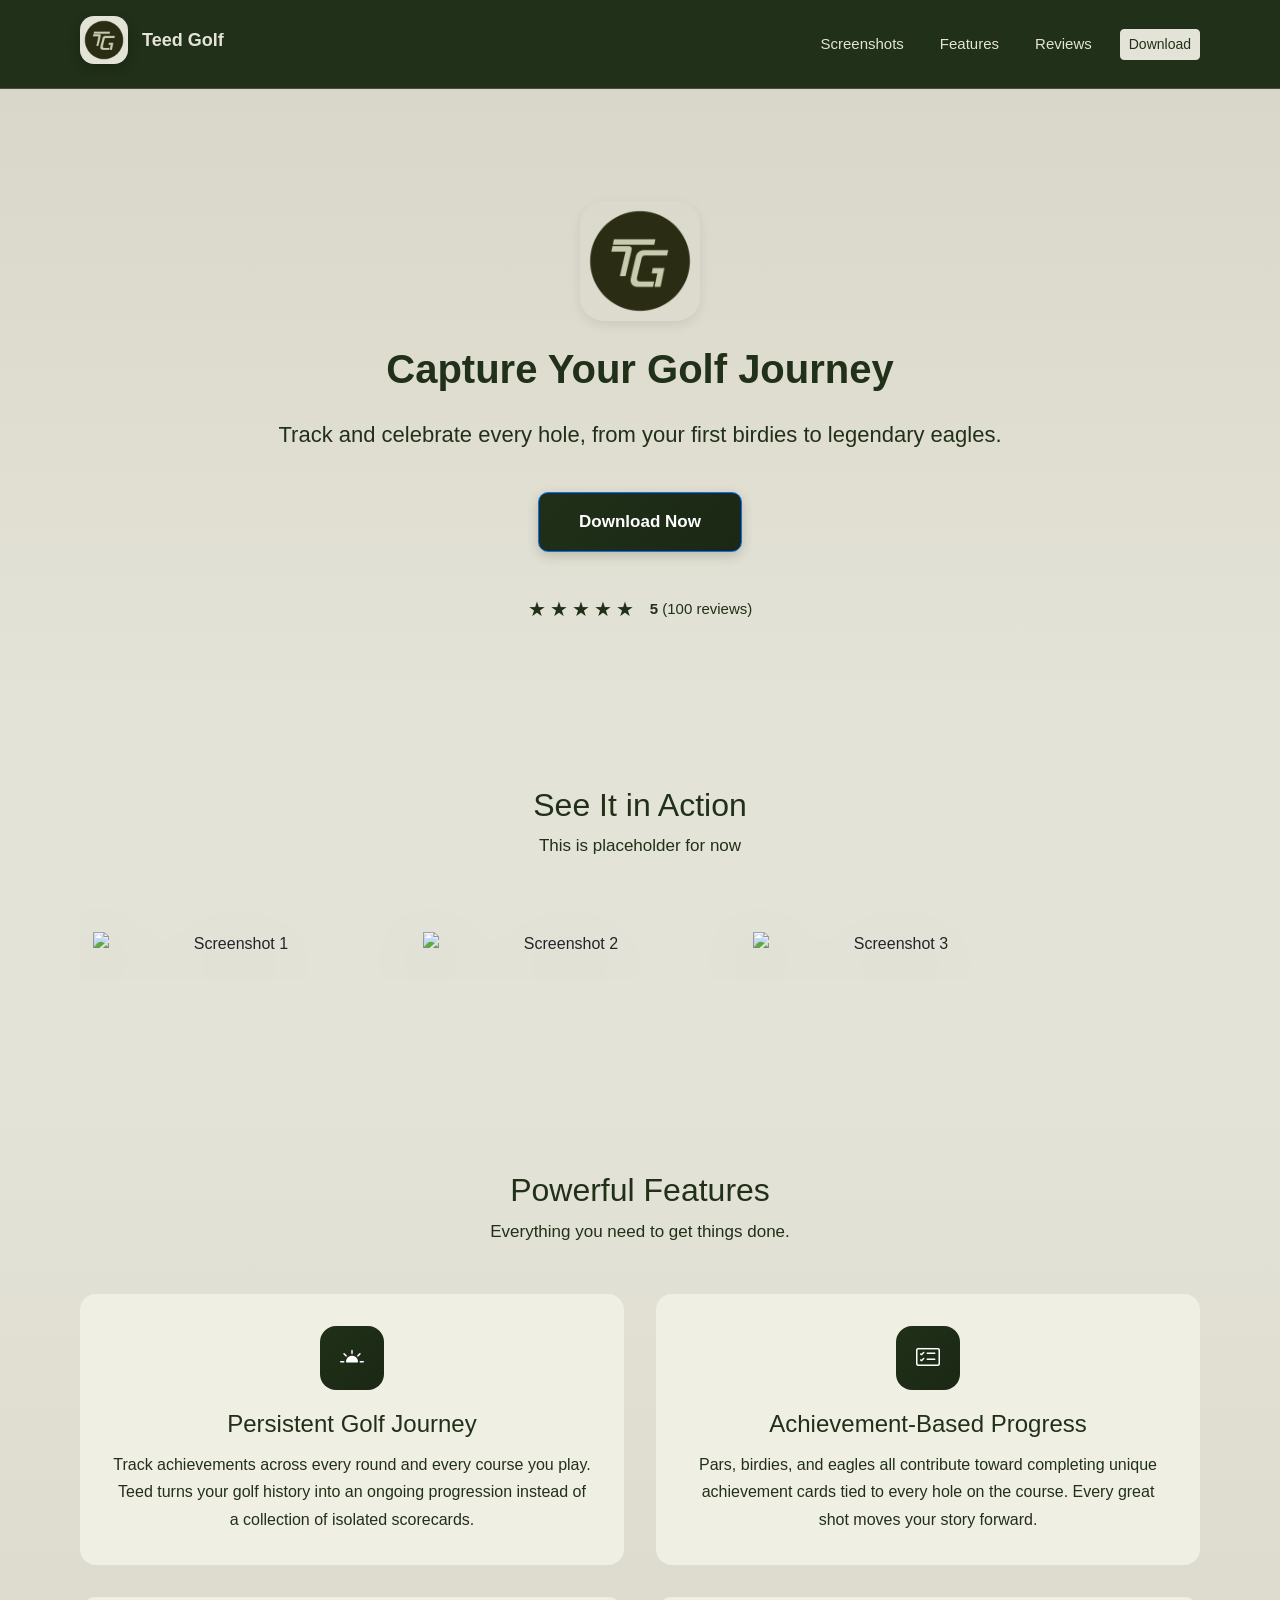
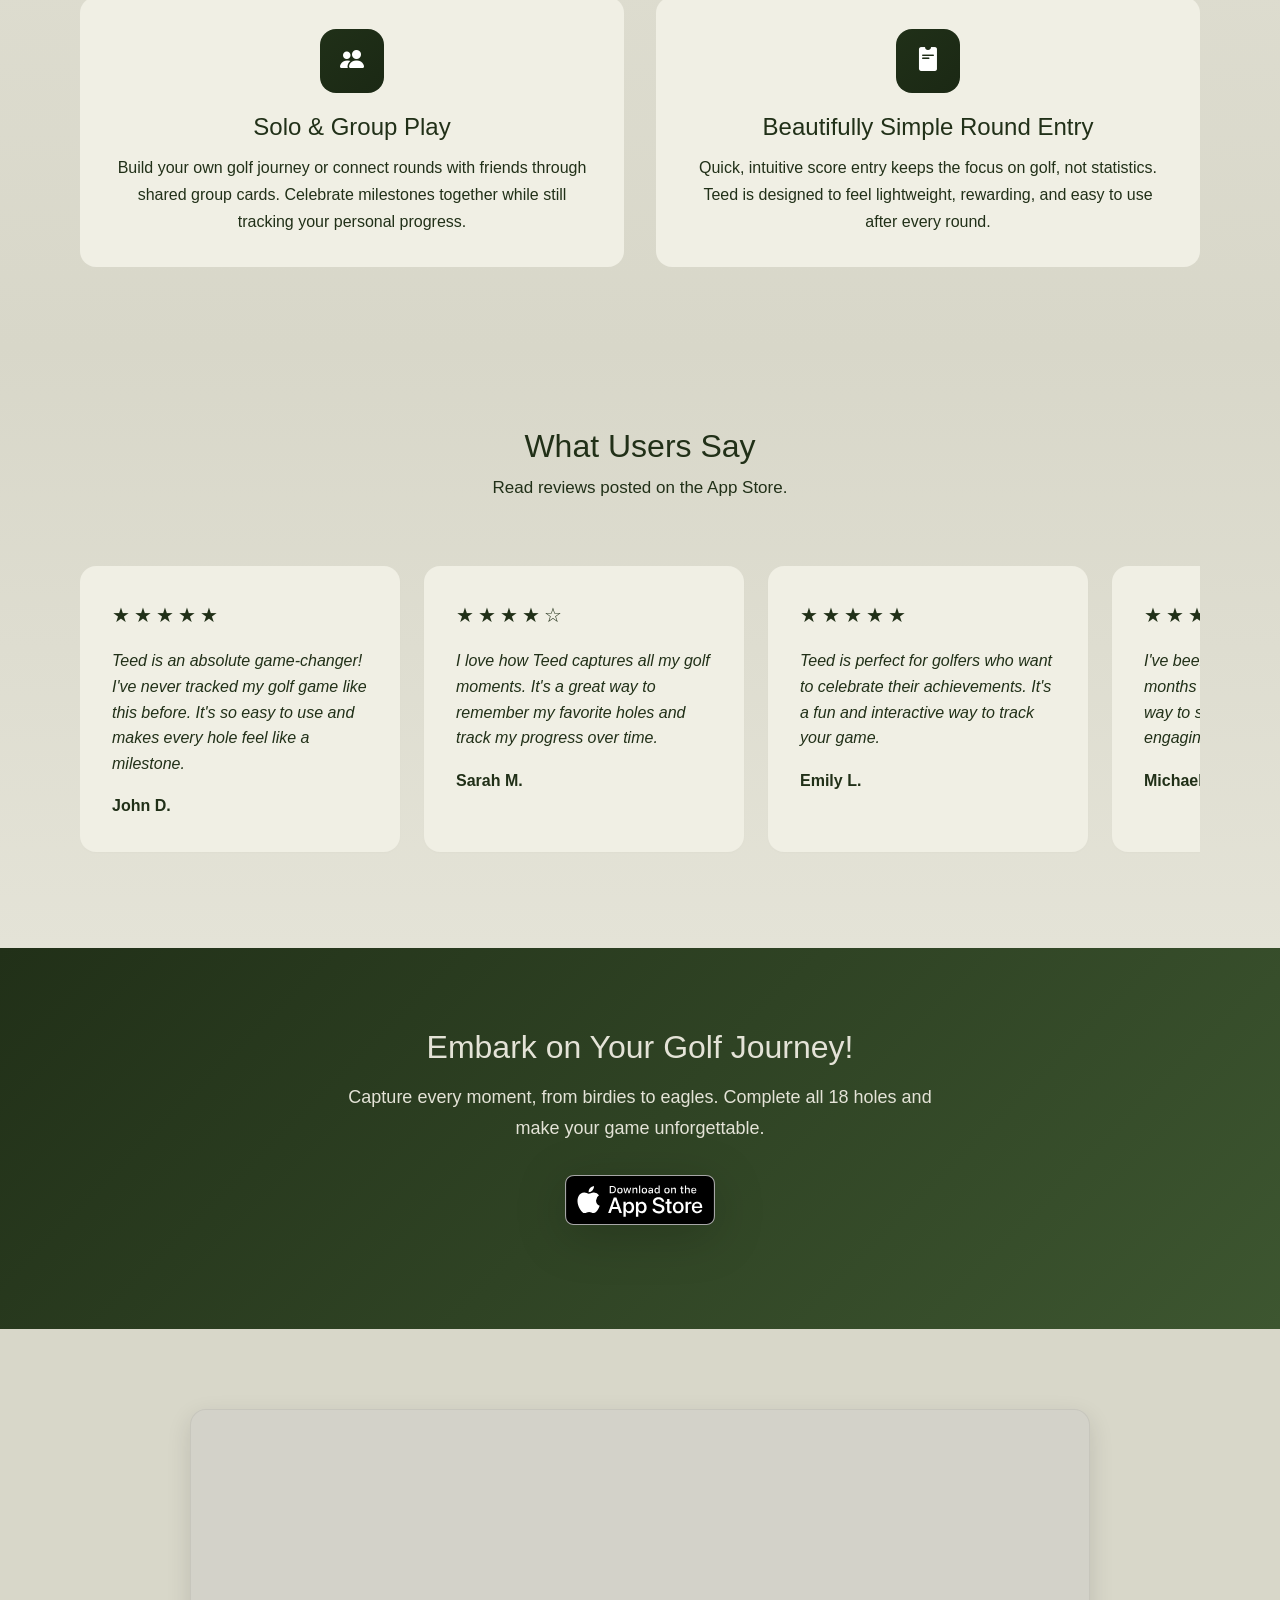
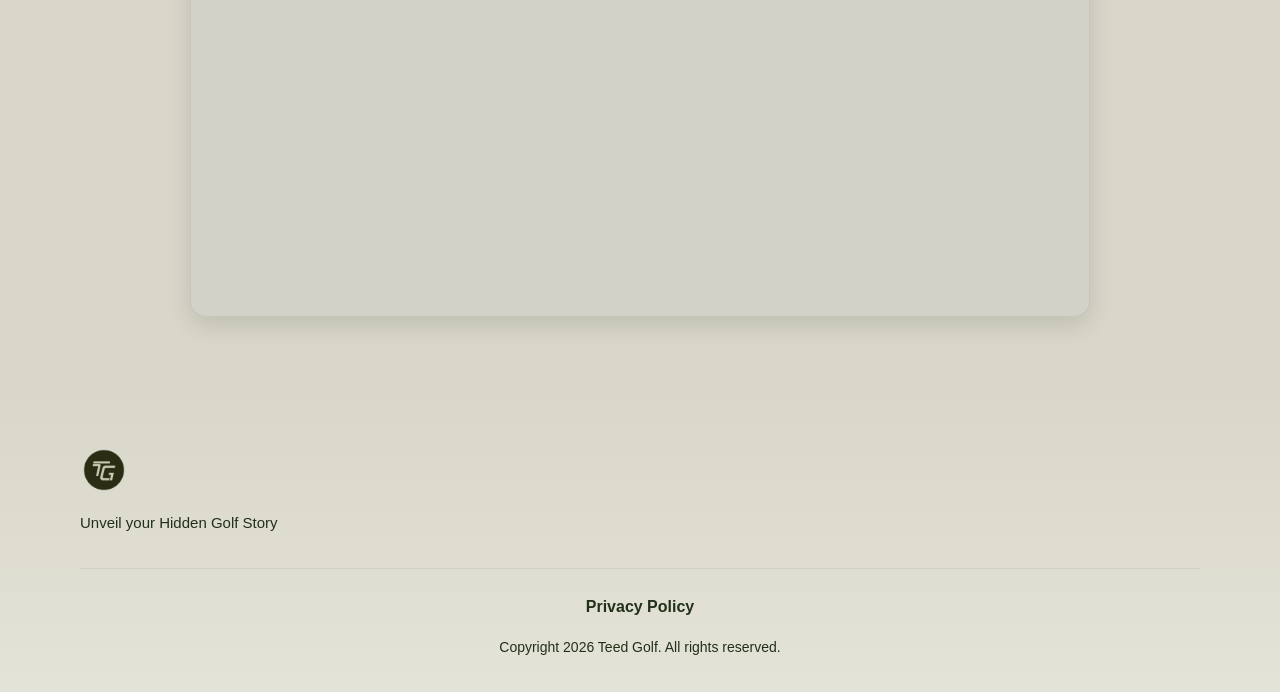
==== commit c7e04935: "Deploy website – Jun 16, 2026 at 11:10 PM" ====
--- a/index.html
+++ b/index.html
@@ -1,6 +1,7 @@
 <!doctype html>
 <html lang="en" data-light-theme="light" data-dark-theme="dark">
   <head>
+    <base href="./" />
     <meta property="og:site_name" content="Teed Golf" />
     <meta property="og:title" content="Home" />
     <meta name="twitter:title" content="Home" />
@@ -13,12 +14,12 @@
     <meta name="author" content="Teed Golf" />
     <meta name="generator" content="Ignite v0.6.0" />
     <title>Home</title>
-    <link href="/css/bootstrap.min.css" rel="stylesheet" />
-    <link href="/css/bootstrap-icons.min.css" rel="stylesheet" />
-    <link href="/css/ignite-core.min.css" rel="stylesheet" />
+    <link href="css/bootstrap.min.css" rel="stylesheet" />
+    <link href="css/bootstrap-icons.min.css" rel="stylesheet" />
+    <link href="css/ignite-core.min.css" rel="stylesheet" />
     <link href="https://example.com/" rel="canonical" />
-    <link href="/images/favicon.png" rel="icon" />
-    <link href="/css/styles.css" rel="stylesheet" />
+    <link href="images/favicon.png" rel="icon" />
+    <link href="css/styles.css" rel="stylesheet" />
     <style>
 :root {
     --primary-color: #203018;
@@ -27,7 +28,7 @@
     color-scheme: light;
 }
 </style>
-    <link href="/css/custom.css" rel="stylesheet" />
+    <link href="css/custom.css" rel="stylesheet" />
     <meta name="apple-itunes-app" content="app-id=6778630449" />
   </head>
   <body data-site-classes="site-shell light-mode" data-bs-theme="light">
@@ -35,7 +36,7 @@
       <nav class="site-header navbar navbar-expand-md">
         <div class="container flex-wrap flex-lg-nowrap">
           <div class="me-2 me-md-auto">
-            <a href="/" class="brand-link d-inline-flex align-items-center navbar-brand"><img src="/images/logo.png" alt="Logo" class="site-logo" /><span class="brand-name">Teed Golf</span></a>
+            <a href="index.html" class="brand-link d-inline-flex align-items-center navbar-brand"><img src="images/logo.png" alt="Logo" class="site-logo" /><span class="brand-name">Teed Golf</span></a>
           </div>
           <button type="button" class="navbar-toggler btn" data-bs-toggle="collapse" data-bs-target="#navbarCollapse" aria-controls="navbarCollapse" aria-expanded="false" aria-label="Toggle navigation"><span class="navbar-toggler-icon"></span></button>
           <div id="navbarCollapse" class="collapse navbar-collapse">
@@ -54,7 +55,7 @@
         <div id="hero" class="hero hero-centered">
           <div class="container">
             <div class="hero-content">
-              <img src="/images/app-icon.png" alt="App Icon" class="hero-app-icon" />
+              <img src="images/app-icon.png" alt="App Icon" class="hero-app-icon" />
               <h1 class="hero-title">Capture Your Golf Journey</h1>
               <p class="hero-subtitle">Track and celebrate every hole, from your first birdies to legendary eagles.</p>
               <div class="hero-cta">
@@ -82,13 +83,13 @@
             <div class="screenshots-container">
               <div class="screenshots-scroll">
                 <div class="screenshot-card">
-                  <button type="button" class="screenshot-trigger btn" data-bs-toggle="modal" data-bs-target="#screenshot-modal-0"><img src="/images/screenshots/solo-card-stats-framed.png" alt="Screenshot 1" class="screenshot-image screenshot-frame-image" /></button>
+                  <button type="button" class="screenshot-trigger btn" data-bs-toggle="modal" data-bs-target="#screenshot-modal-0"><img src="images/screenshots/SS%2016%20(solo%20card%20with%20stats)-framed.png" alt="Screenshot 1" class="screenshot-image screenshot-frame-image" /></button>
                 </div>
                 <div class="screenshot-card">
-                  <button type="button" class="screenshot-trigger btn" data-bs-toggle="modal" data-bs-target="#screenshot-modal-1"><img src="/images/screenshots/score-entry-framed.png" alt="Screenshot 2" class="screenshot-image screenshot-frame-image" /></button>
+                  <button type="button" class="screenshot-trigger btn" data-bs-toggle="modal" data-bs-target="#screenshot-modal-1"><img src="images/screenshots/SS%203-framed.png" alt="Screenshot 2" class="screenshot-image screenshot-frame-image" /></button>
                 </div>
                 <div class="screenshot-card">
-                  <button type="button" class="screenshot-trigger btn" data-bs-toggle="modal" data-bs-target="#screenshot-modal-2"><img src="/images/screenshots/round-history-framed.png" alt="Screenshot 3" class="screenshot-image screenshot-frame-image" /></button>
+                  <button type="button" class="screenshot-trigger btn" data-bs-toggle="modal" data-bs-target="#screenshot-modal-2"><img src="images/screenshots/SS%2015%20(round%20history%20still)-framed.png" alt="Screenshot 3" class="screenshot-image screenshot-frame-image" /></button>
                 </div>
               </div>
             </div>
@@ -100,7 +101,7 @@
                     <button type="button" class="btn btn-close" data-bs-dismiss="modal" label="Close"></button>
                   </div>
                   <div class="modal-body text-center">
-                    <img src="/images/screenshots/solo-card-stats-framed.png" alt="Screenshot 1" class="img-fluid screenshot-lightbox-image screenshot-frame-image" />
+                    <img src="images/screenshots/SS%2016%20(solo%20card%20with%20stats)-framed.png" alt="Screenshot 1" class="img-fluid screenshot-lightbox-image screenshot-frame-image" />
                   </div>
                 </div>
               </div>
@@ -113,7 +114,7 @@
                     <button type="button" class="btn btn-close" data-bs-dismiss="modal" label="Close"></button>
                   </div>
                   <div class="modal-body text-center">
-                    <img src="/images/screenshots/score-entry-framed.png" alt="Screenshot 2" class="img-fluid screenshot-lightbox-image screenshot-frame-image" />
+                    <img src="images/screenshots/SS%203-framed.png" alt="Screenshot 2" class="img-fluid screenshot-lightbox-image screenshot-frame-image" />
                   </div>
                 </div>
               </div>
@@ -126,7 +127,7 @@
                     <button type="button" class="btn btn-close" data-bs-dismiss="modal" label="Close"></button>
                   </div>
                   <div class="modal-body text-center">
-                    <img src="/images/screenshots/round-history-framed.png" alt="Screenshot 3" class="img-fluid screenshot-lightbox-image screenshot-frame-image" />
+                    <img src="images/screenshots/SS%2015%20(round%20history%20still)-framed.png" alt="Screenshot 3" class="img-fluid screenshot-lightbox-image screenshot-frame-image" />
                   </div>
                 </div>
               </div>
@@ -231,7 +232,7 @@
               <h2>Embark on Your Golf Journey!</h2>
               <p class="download-description">Capture every moment, from birdies to eagles. Complete all 18 holes and make your game unforgettable.</p>
               <div class="store-badges">
-                <a href="https://apps.apple.com/app/id6480015889" class="store-badge-link"><img src="/images/app-store-download-black.svg" alt="Download on the App Store" class="store-badge store-badge-light-mode" /><img src="/images/app-store-download-white.svg" alt="Download on the App Store" class="store-badge store-badge-dark-mode" /></a>
+                <a href="https://apps.apple.com/app/id6480015889" class="store-badge-link"><img src="images/app-store-download-black.svg" alt="Download on the App Store" class="store-badge store-badge-light-mode" /><img src="images/app-store-download-white.svg" alt="Download on the App Store" class="store-badge store-badge-dark-mode" /></a>
               </div>
             </div>
           </div>
@@ -240,7 +241,9 @@
           <div class="container">
             <div class="section-header"></div>
             <div class="video-container">
-              <p class="video-placeholder">No video source configured</p>
+              <div class="video-frame"> 
+                <iframe class="video-iframe" src="https://www.youtube-nocookie.com/embed/qGSNYxgAVF4?rel=0&amp;modestbranding=1&amp;playsinline=1" title="Video" loading="lazy" referrerpolicy="strict-origin-when-cross-origin" allow="accelerometer; autoplay; clipboard-write; encrypted-media; gyroscope; picture-in-picture; web-share" allowfullscreen></iframe> 
+              </div>
             </div>
           </div>
         </div>
@@ -250,19 +253,19 @@
       <div class="container">
         <div class="footer-content">
           <div class="footer-brand">
-            <img src="/images/footer-logo.png" alt="Logo" class="footer-logo" />
+            <img src="images/footer-logo.png" alt="Logo" class="footer-logo" />
             <p class="footer-tagline">Unveil your Hidden Golf Story</p>
           </div>
         </div>
         <div class="footer-copyright">
           <div class="footer-links">
-            <a href="/privacy/" class="footer-privacy-link">Privacy Policy</a>
+            <a href="privacy/index.html" class="footer-privacy-link">Privacy Policy</a>
           </div>
           <p>Copyright 2026 Teed Golf. All rights reserved.</p>
         </div>
       </div>
     </div>
-    <script src="/js/bootstrap.bundle.min.js"></script>
-    <script src="/js/ignite-core.js"></script>
+    <script src="js/bootstrap.bundle.min.js"></script>
+    <script src="js/ignite-core.js"></script>
   </body>
-</html>
+</html>
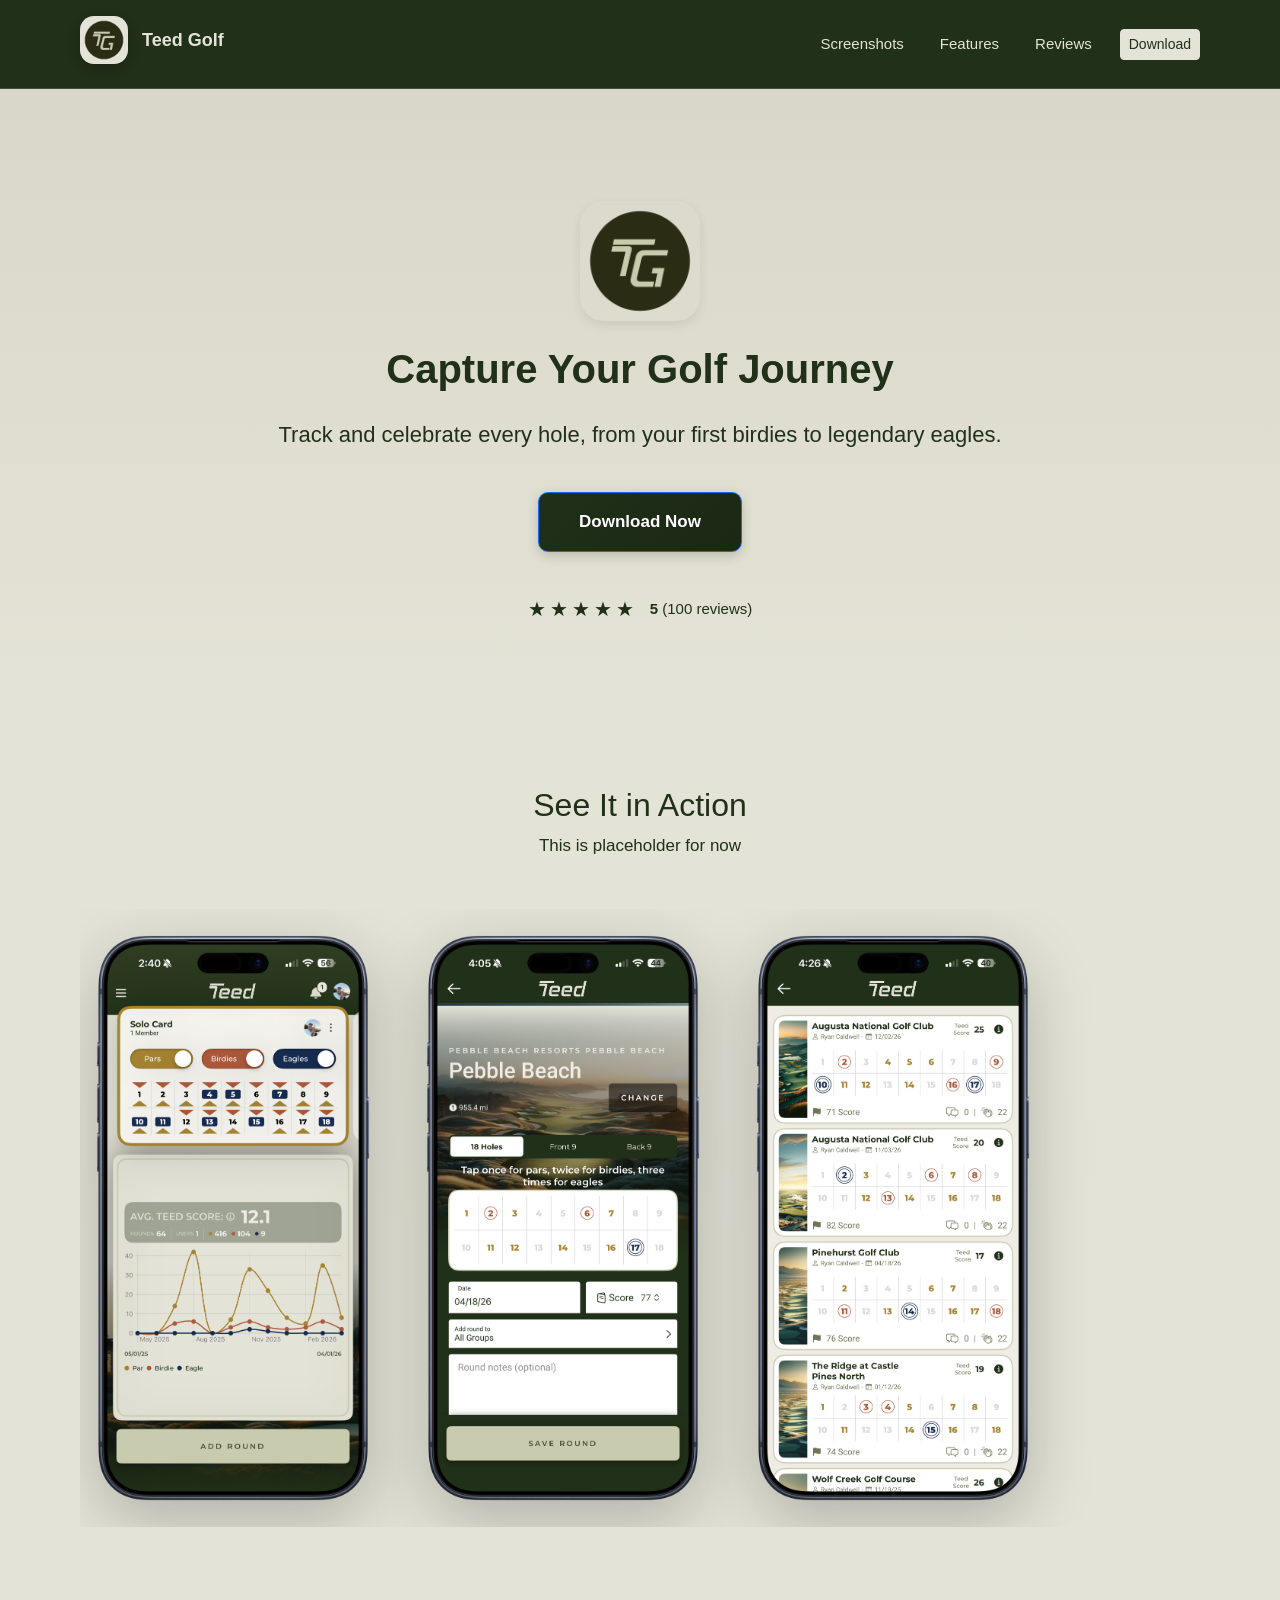
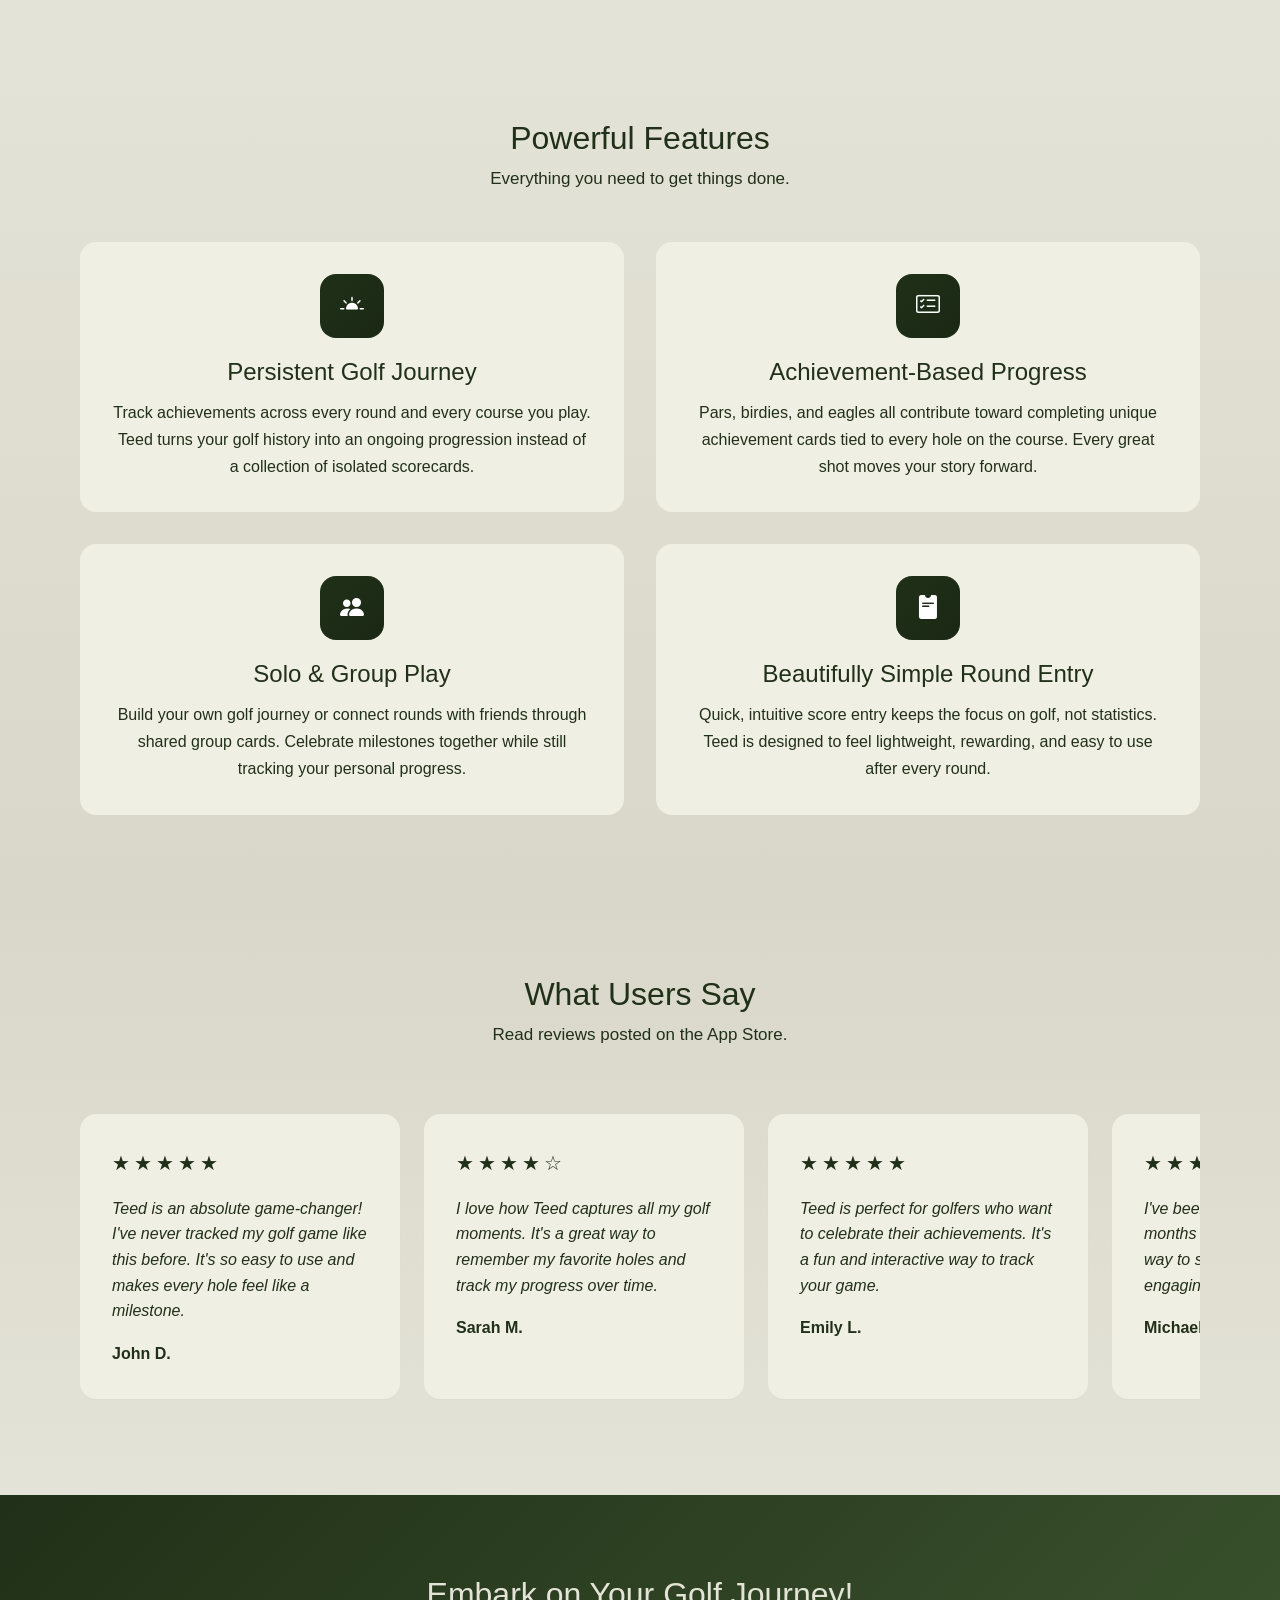
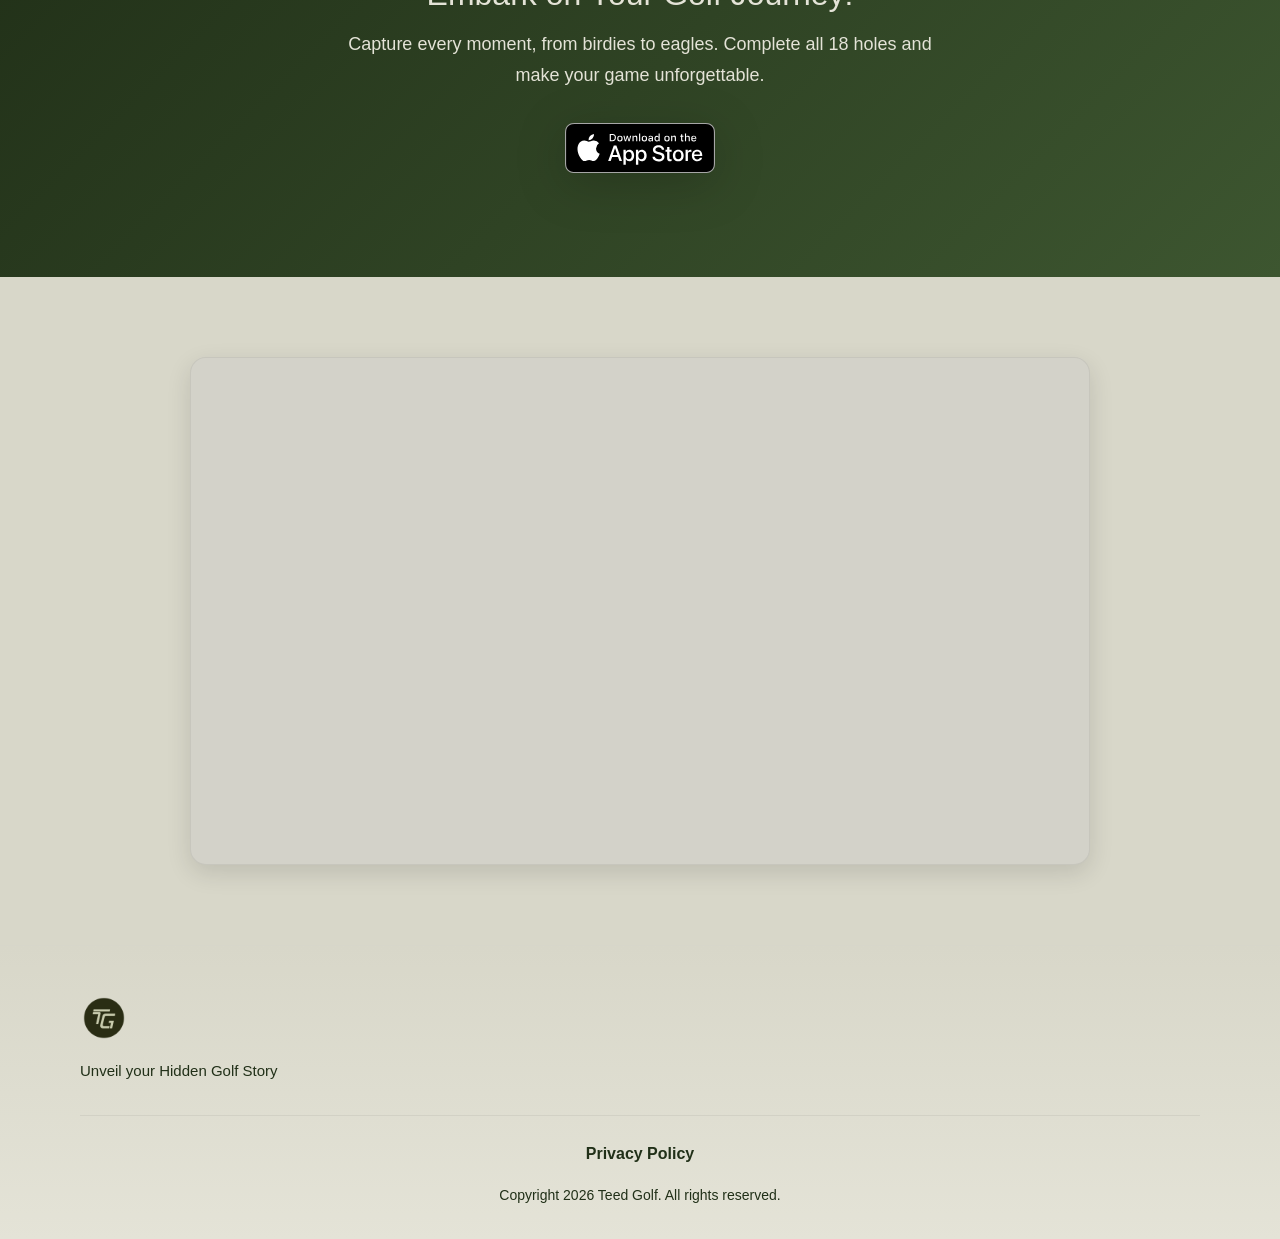
==== commit 824dc3f4: "Merge pull request #2 from Golfingo/gh-pages Deploy website – Jun 16, 2026 at 11:10 PM" ====
--- a/index.html
+++ b/index.html
@@ -1,7 +1,6 @@
 <!doctype html>
 <html lang="en" data-light-theme="light" data-dark-theme="dark">
   <head>
-    <base href="./" />
     <meta property="og:site_name" content="Teed Golf" />
     <meta property="og:title" content="Home" />
     <meta name="twitter:title" content="Home" />
@@ -14,12 +13,12 @@
     <meta name="author" content="Teed Golf" />
     <meta name="generator" content="Ignite v0.6.0" />
     <title>Home</title>
-    <link href="css/bootstrap.min.css" rel="stylesheet" />
-    <link href="css/bootstrap-icons.min.css" rel="stylesheet" />
-    <link href="css/ignite-core.min.css" rel="stylesheet" />
+    <link href="/css/bootstrap.min.css" rel="stylesheet" />
+    <link href="/css/bootstrap-icons.min.css" rel="stylesheet" />
+    <link href="/css/ignite-core.min.css" rel="stylesheet" />
     <link href="https://example.com/" rel="canonical" />
-    <link href="images/favicon.png" rel="icon" />
-    <link href="css/styles.css" rel="stylesheet" />
+    <link href="/images/favicon.png" rel="icon" />
+    <link href="/css/styles.css" rel="stylesheet" />
     <style>
 :root {
     --primary-color: #203018;
@@ -28,7 +27,7 @@
     color-scheme: light;
 }
 </style>
-    <link href="css/custom.css" rel="stylesheet" />
+    <link href="/css/custom.css" rel="stylesheet" />
     <meta name="apple-itunes-app" content="app-id=6778630449" />
   </head>
   <body data-site-classes="site-shell light-mode" data-bs-theme="light">
@@ -36,7 +35,7 @@
       <nav class="site-header navbar navbar-expand-md">
         <div class="container flex-wrap flex-lg-nowrap">
           <div class="me-2 me-md-auto">
-            <a href="index.html" class="brand-link d-inline-flex align-items-center navbar-brand"><img src="images/logo.png" alt="Logo" class="site-logo" /><span class="brand-name">Teed Golf</span></a>
+            <a href="/" class="brand-link d-inline-flex align-items-center navbar-brand"><img src="/images/logo.png" alt="Logo" class="site-logo" /><span class="brand-name">Teed Golf</span></a>
           </div>
           <button type="button" class="navbar-toggler btn" data-bs-toggle="collapse" data-bs-target="#navbarCollapse" aria-controls="navbarCollapse" aria-expanded="false" aria-label="Toggle navigation"><span class="navbar-toggler-icon"></span></button>
           <div id="navbarCollapse" class="collapse navbar-collapse">
@@ -55,7 +54,7 @@
         <div id="hero" class="hero hero-centered">
           <div class="container">
             <div class="hero-content">
-              <img src="images/app-icon.png" alt="App Icon" class="hero-app-icon" />
+              <img src="/images/app-icon.png" alt="App Icon" class="hero-app-icon" />
               <h1 class="hero-title">Capture Your Golf Journey</h1>
               <p class="hero-subtitle">Track and celebrate every hole, from your first birdies to legendary eagles.</p>
               <div class="hero-cta">
@@ -83,13 +82,13 @@
             <div class="screenshots-container">
               <div class="screenshots-scroll">
                 <div class="screenshot-card">
-                  <button type="button" class="screenshot-trigger btn" data-bs-toggle="modal" data-bs-target="#screenshot-modal-0"><img src="images/screenshots/SS%2016%20(solo%20card%20with%20stats)-framed.png" alt="Screenshot 1" class="screenshot-image screenshot-frame-image" /></button>
+                  <button type="button" class="screenshot-trigger btn" data-bs-toggle="modal" data-bs-target="#screenshot-modal-0"><img src="/images/screenshots/solo-card-stats-framed.png" alt="Screenshot 1" class="screenshot-image screenshot-frame-image" /></button>
                 </div>
                 <div class="screenshot-card">
-                  <button type="button" class="screenshot-trigger btn" data-bs-toggle="modal" data-bs-target="#screenshot-modal-1"><img src="images/screenshots/SS%203-framed.png" alt="Screenshot 2" class="screenshot-image screenshot-frame-image" /></button>
+                  <button type="button" class="screenshot-trigger btn" data-bs-toggle="modal" data-bs-target="#screenshot-modal-1"><img src="/images/screenshots/score-entry-framed.png" alt="Screenshot 2" class="screenshot-image screenshot-frame-image" /></button>
                 </div>
                 <div class="screenshot-card">
-                  <button type="button" class="screenshot-trigger btn" data-bs-toggle="modal" data-bs-target="#screenshot-modal-2"><img src="images/screenshots/SS%2015%20(round%20history%20still)-framed.png" alt="Screenshot 3" class="screenshot-image screenshot-frame-image" /></button>
+                  <button type="button" class="screenshot-trigger btn" data-bs-toggle="modal" data-bs-target="#screenshot-modal-2"><img src="/images/screenshots/round-history-framed.png" alt="Screenshot 3" class="screenshot-image screenshot-frame-image" /></button>
                 </div>
               </div>
             </div>
@@ -101,7 +100,7 @@
                     <button type="button" class="btn btn-close" data-bs-dismiss="modal" label="Close"></button>
                   </div>
                   <div class="modal-body text-center">
-                    <img src="images/screenshots/SS%2016%20(solo%20card%20with%20stats)-framed.png" alt="Screenshot 1" class="img-fluid screenshot-lightbox-image screenshot-frame-image" />
+                    <img src="/images/screenshots/solo-card-stats-framed.png" alt="Screenshot 1" class="img-fluid screenshot-lightbox-image screenshot-frame-image" />
                   </div>
                 </div>
               </div>
@@ -114,7 +113,7 @@
                     <button type="button" class="btn btn-close" data-bs-dismiss="modal" label="Close"></button>
                   </div>
                   <div class="modal-body text-center">
-                    <img src="images/screenshots/SS%203-framed.png" alt="Screenshot 2" class="img-fluid screenshot-lightbox-image screenshot-frame-image" />
+                    <img src="/images/screenshots/score-entry-framed.png" alt="Screenshot 2" class="img-fluid screenshot-lightbox-image screenshot-frame-image" />
                   </div>
                 </div>
               </div>
@@ -127,7 +126,7 @@
                     <button type="button" class="btn btn-close" data-bs-dismiss="modal" label="Close"></button>
                   </div>
                   <div class="modal-body text-center">
-                    <img src="images/screenshots/SS%2015%20(round%20history%20still)-framed.png" alt="Screenshot 3" class="img-fluid screenshot-lightbox-image screenshot-frame-image" />
+                    <img src="/images/screenshots/round-history-framed.png" alt="Screenshot 3" class="img-fluid screenshot-lightbox-image screenshot-frame-image" />
                   </div>
                 </div>
               </div>
@@ -232,7 +231,7 @@
               <h2>Embark on Your Golf Journey!</h2>
               <p class="download-description">Capture every moment, from birdies to eagles. Complete all 18 holes and make your game unforgettable.</p>
               <div class="store-badges">
-                <a href="https://apps.apple.com/app/id6480015889" class="store-badge-link"><img src="images/app-store-download-black.svg" alt="Download on the App Store" class="store-badge store-badge-light-mode" /><img src="images/app-store-download-white.svg" alt="Download on the App Store" class="store-badge store-badge-dark-mode" /></a>
+                <a href="https://apps.apple.com/app/id6480015889" class="store-badge-link"><img src="/images/app-store-download-black.svg" alt="Download on the App Store" class="store-badge store-badge-light-mode" /><img src="/images/app-store-download-white.svg" alt="Download on the App Store" class="store-badge store-badge-dark-mode" /></a>
               </div>
             </div>
           </div>
@@ -253,19 +252,19 @@
       <div class="container">
         <div class="footer-content">
           <div class="footer-brand">
-            <img src="images/footer-logo.png" alt="Logo" class="footer-logo" />
+            <img src="/images/footer-logo.png" alt="Logo" class="footer-logo" />
             <p class="footer-tagline">Unveil your Hidden Golf Story</p>
           </div>
         </div>
         <div class="footer-copyright">
           <div class="footer-links">
-            <a href="privacy/index.html" class="footer-privacy-link">Privacy Policy</a>
+            <a href="/privacy/" class="footer-privacy-link">Privacy Policy</a>
           </div>
           <p>Copyright 2026 Teed Golf. All rights reserved.</p>
         </div>
       </div>
     </div>
-    <script src="js/bootstrap.bundle.min.js"></script>
-    <script src="js/ignite-core.js"></script>
+    <script src="/js/bootstrap.bundle.min.js"></script>
+    <script src="/js/ignite-core.js"></script>
   </body>
-</html>+</html>
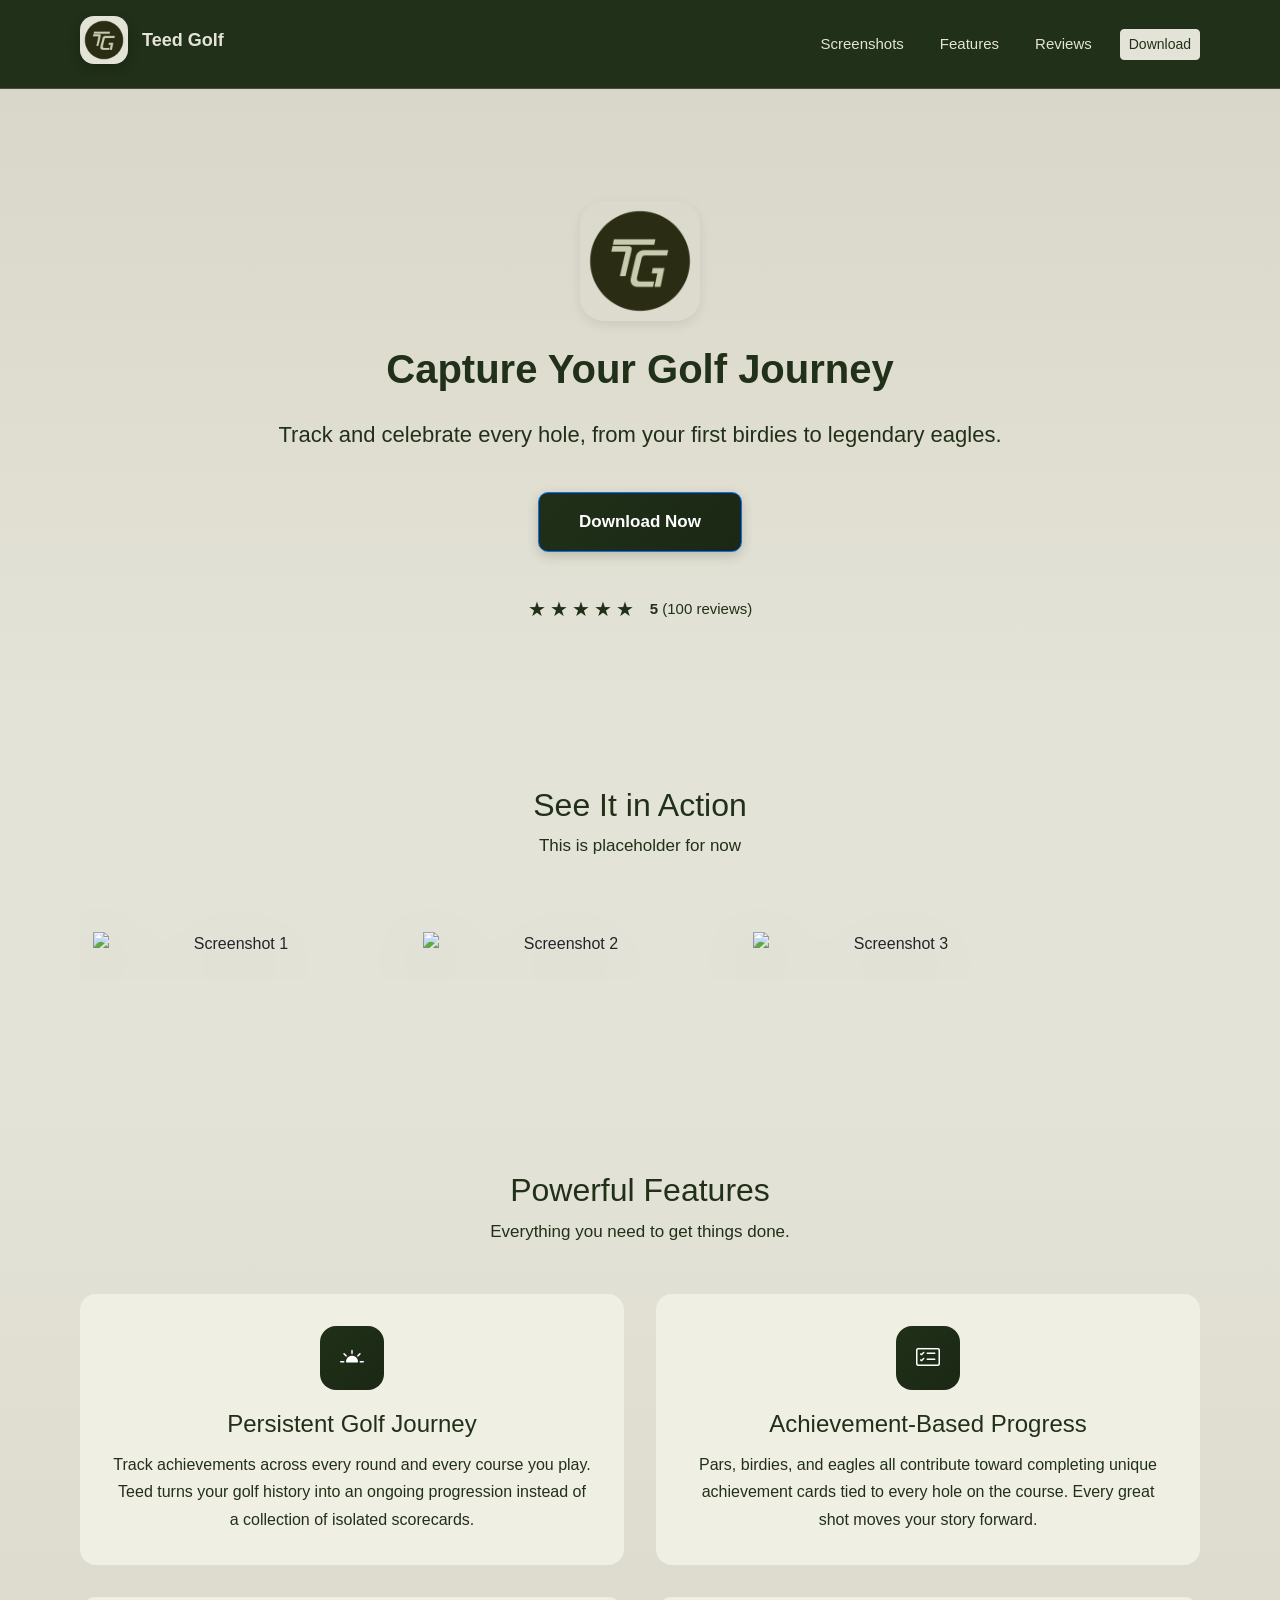
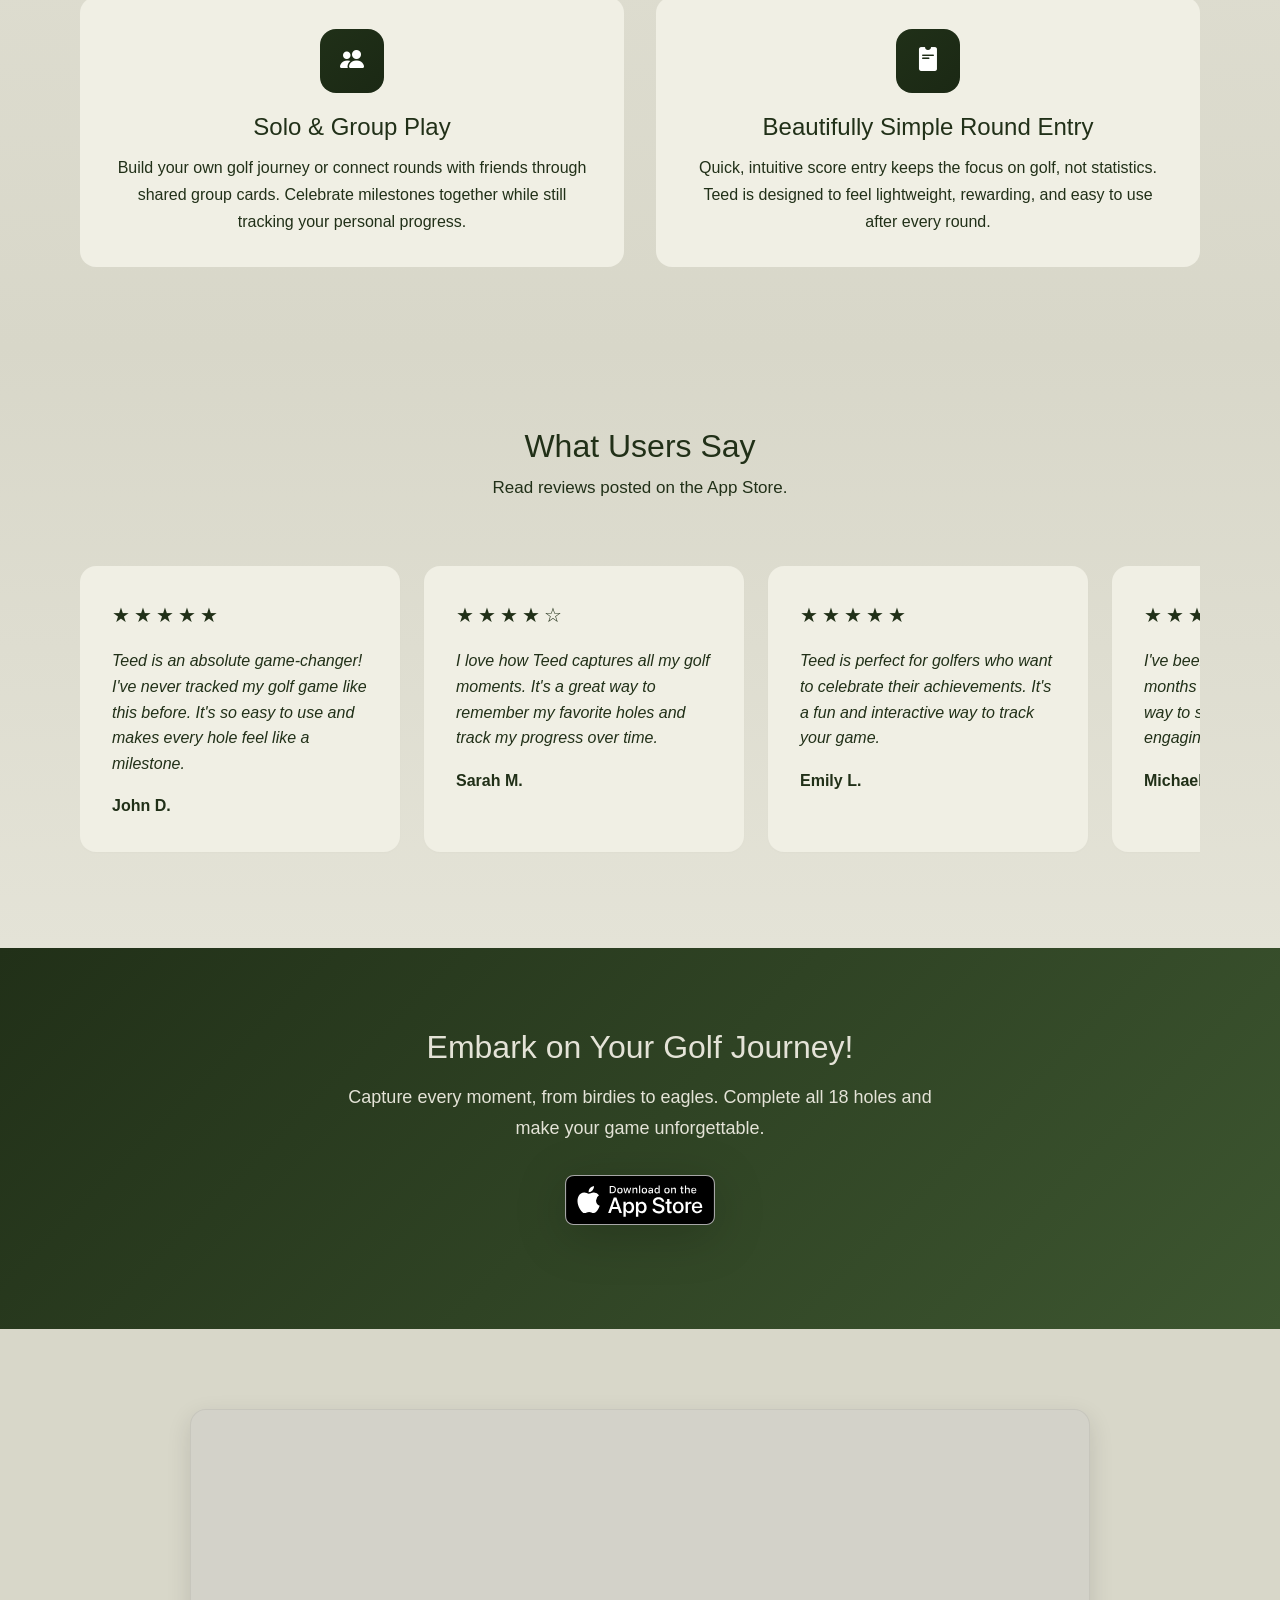
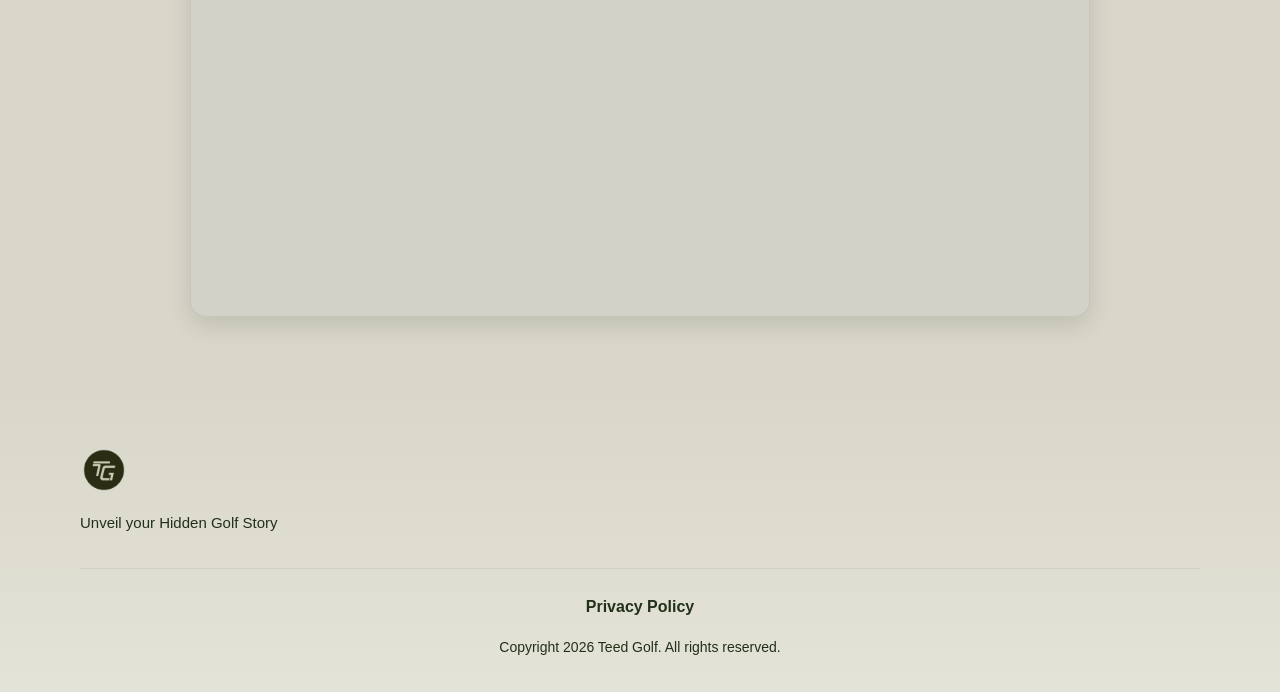
==== commit c5c036fb: "Deploy website – Jun 17, 2026 at 7:48 PM" ====
--- a/index.html
+++ b/index.html
@@ -1,6 +1,7 @@
 <!doctype html>
 <html lang="en" data-light-theme="light" data-dark-theme="dark">
   <head>
+    <base href="./" />
     <meta property="og:site_name" content="Teed Golf" />
     <meta property="og:title" content="Home" />
     <meta name="twitter:title" content="Home" />
@@ -13,12 +14,12 @@
     <meta name="author" content="Teed Golf" />
     <meta name="generator" content="Ignite v0.6.0" />
     <title>Home</title>
-    <link href="/css/bootstrap.min.css" rel="stylesheet" />
-    <link href="/css/bootstrap-icons.min.css" rel="stylesheet" />
-    <link href="/css/ignite-core.min.css" rel="stylesheet" />
+    <link href="css/bootstrap.min.css" rel="stylesheet" />
+    <link href="css/bootstrap-icons.min.css" rel="stylesheet" />
+    <link href="css/ignite-core.min.css" rel="stylesheet" />
     <link href="https://example.com/" rel="canonical" />
-    <link href="/images/favicon.png" rel="icon" />
-    <link href="/css/styles.css" rel="stylesheet" />
+    <link href="images/favicon.png" rel="icon" />
+    <link href="css/styles.css" rel="stylesheet" />
     <style>
 :root {
     --primary-color: #203018;
@@ -27,7 +28,7 @@
     color-scheme: light;
 }
 </style>
-    <link href="/css/custom.css" rel="stylesheet" />
+    <link href="css/custom.css" rel="stylesheet" />
     <meta name="apple-itunes-app" content="app-id=6778630449" />
   </head>
   <body data-site-classes="site-shell light-mode" data-bs-theme="light">
@@ -35,7 +36,7 @@
       <nav class="site-header navbar navbar-expand-md">
         <div class="container flex-wrap flex-lg-nowrap">
           <div class="me-2 me-md-auto">
-            <a href="/" class="brand-link d-inline-flex align-items-center navbar-brand"><img src="/images/logo.png" alt="Logo" class="site-logo" /><span class="brand-name">Teed Golf</span></a>
+            <a href="index.html" class="brand-link d-inline-flex align-items-center navbar-brand"><img src="images/logo.png" alt="Logo" class="site-logo" /><span class="brand-name">Teed Golf</span></a>
           </div>
           <button type="button" class="navbar-toggler btn" data-bs-toggle="collapse" data-bs-target="#navbarCollapse" aria-controls="navbarCollapse" aria-expanded="false" aria-label="Toggle navigation"><span class="navbar-toggler-icon"></span></button>
           <div id="navbarCollapse" class="collapse navbar-collapse">
@@ -43,7 +44,7 @@
               <li class="nav-item"><a href="#screenshots" class="nav-link text-nowrap">Screenshots</a></li>
               <li class="nav-item"><a href="#features" class="nav-link text-nowrap">Features</a></li>
               <li class="nav-item"><a href="#reviews" class="nav-link text-nowrap">Reviews</a></li>
-              <li class="nav-item"><a href="https://apps.apple.com/app/id6480015889" class="text-nowrap btn btn-sm btn-primary">Download</a></li>
+              <li class="nav-item"><a href="https://apps.apple.com/us/app/teed-golf/id6778630449" class="text-nowrap btn btn-sm btn-primary">Download</a></li>
             </ul>
           </div>
         </div>
@@ -54,11 +55,11 @@
         <div id="hero" class="hero hero-centered">
           <div class="container">
             <div class="hero-content">
-              <img src="/images/app-icon.png" alt="App Icon" class="hero-app-icon" />
+              <img src="images/app-icon.png" alt="App Icon" class="hero-app-icon" />
               <h1 class="hero-title">Capture Your Golf Journey</h1>
               <p class="hero-subtitle">Track and celebrate every hole, from your first birdies to legendary eagles.</p>
               <div class="hero-cta">
-                <a href="https://apps.apple.com/app/id6480015889" class="cta-button cta-button-primary btn btn-primary">Download Now</a>
+                <a href="https://apps.apple.com/us/app/teed-golf/id6778630449" class="cta-button cta-button-primary btn btn-primary">Download Now</a>
               </div>
               <div class="hero-rating">
                 <div class="rating-stars">
@@ -82,13 +83,13 @@
             <div class="screenshots-container">
               <div class="screenshots-scroll">
                 <div class="screenshot-card">
-                  <button type="button" class="screenshot-trigger btn" data-bs-toggle="modal" data-bs-target="#screenshot-modal-0"><img src="/images/screenshots/solo-card-stats-framed.png" alt="Screenshot 1" class="screenshot-image screenshot-frame-image" /></button>
+                  <button type="button" class="screenshot-trigger btn" data-bs-toggle="modal" data-bs-target="#screenshot-modal-0"><img src="images/screenshots/SS%2016%20(solo%20card%20with%20stats)-framed.png" alt="Screenshot 1" class="screenshot-image screenshot-frame-image" /></button>
                 </div>
                 <div class="screenshot-card">
-                  <button type="button" class="screenshot-trigger btn" data-bs-toggle="modal" data-bs-target="#screenshot-modal-1"><img src="/images/screenshots/score-entry-framed.png" alt="Screenshot 2" class="screenshot-image screenshot-frame-image" /></button>
+                  <button type="button" class="screenshot-trigger btn" data-bs-toggle="modal" data-bs-target="#screenshot-modal-1"><img src="images/screenshots/SS%203-framed.png" alt="Screenshot 2" class="screenshot-image screenshot-frame-image" /></button>
                 </div>
                 <div class="screenshot-card">
-                  <button type="button" class="screenshot-trigger btn" data-bs-toggle="modal" data-bs-target="#screenshot-modal-2"><img src="/images/screenshots/round-history-framed.png" alt="Screenshot 3" class="screenshot-image screenshot-frame-image" /></button>
+                  <button type="button" class="screenshot-trigger btn" data-bs-toggle="modal" data-bs-target="#screenshot-modal-2"><img src="images/screenshots/SS%2015%20(round%20history%20still)-framed.png" alt="Screenshot 3" class="screenshot-image screenshot-frame-image" /></button>
                 </div>
               </div>
             </div>
@@ -100,7 +101,7 @@
                     <button type="button" class="btn btn-close" data-bs-dismiss="modal" label="Close"></button>
                   </div>
                   <div class="modal-body text-center">
-                    <img src="/images/screenshots/solo-card-stats-framed.png" alt="Screenshot 1" class="img-fluid screenshot-lightbox-image screenshot-frame-image" />
+                    <img src="images/screenshots/SS%2016%20(solo%20card%20with%20stats)-framed.png" alt="Screenshot 1" class="img-fluid screenshot-lightbox-image screenshot-frame-image" />
                   </div>
                 </div>
               </div>
@@ -113,7 +114,7 @@
                     <button type="button" class="btn btn-close" data-bs-dismiss="modal" label="Close"></button>
                   </div>
                   <div class="modal-body text-center">
-                    <img src="/images/screenshots/score-entry-framed.png" alt="Screenshot 2" class="img-fluid screenshot-lightbox-image screenshot-frame-image" />
+                    <img src="images/screenshots/SS%203-framed.png" alt="Screenshot 2" class="img-fluid screenshot-lightbox-image screenshot-frame-image" />
                   </div>
                 </div>
               </div>
@@ -126,7 +127,7 @@
                     <button type="button" class="btn btn-close" data-bs-dismiss="modal" label="Close"></button>
                   </div>
                   <div class="modal-body text-center">
-                    <img src="/images/screenshots/round-history-framed.png" alt="Screenshot 3" class="img-fluid screenshot-lightbox-image screenshot-frame-image" />
+                    <img src="images/screenshots/SS%2015%20(round%20history%20still)-framed.png" alt="Screenshot 3" class="img-fluid screenshot-lightbox-image screenshot-frame-image" />
                   </div>
                 </div>
               </div>
@@ -231,7 +232,7 @@
               <h2>Embark on Your Golf Journey!</h2>
               <p class="download-description">Capture every moment, from birdies to eagles. Complete all 18 holes and make your game unforgettable.</p>
               <div class="store-badges">
-                <a href="https://apps.apple.com/app/id6480015889" class="store-badge-link"><img src="/images/app-store-download-black.svg" alt="Download on the App Store" class="store-badge store-badge-light-mode" /><img src="/images/app-store-download-white.svg" alt="Download on the App Store" class="store-badge store-badge-dark-mode" /></a>
+                <a href="https://apps.apple.com/us/app/teed-golf/id6778630449" class="store-badge-link"><img src="images/app-store-download-black.svg" alt="Download on the App Store" class="store-badge store-badge-light-mode" /><img src="images/app-store-download-white.svg" alt="Download on the App Store" class="store-badge store-badge-dark-mode" /></a>
               </div>
             </div>
           </div>
@@ -252,19 +253,19 @@
       <div class="container">
         <div class="footer-content">
           <div class="footer-brand">
-            <img src="/images/footer-logo.png" alt="Logo" class="footer-logo" />
+            <img src="images/footer-logo.png" alt="Logo" class="footer-logo" />
             <p class="footer-tagline">Unveil your Hidden Golf Story</p>
           </div>
         </div>
         <div class="footer-copyright">
           <div class="footer-links">
-            <a href="/privacy/" class="footer-privacy-link">Privacy Policy</a>
+            <a href="privacy/index.html" class="footer-privacy-link">Privacy Policy</a>
           </div>
           <p>Copyright 2026 Teed Golf. All rights reserved.</p>
         </div>
       </div>
     </div>
-    <script src="/js/bootstrap.bundle.min.js"></script>
-    <script src="/js/ignite-core.js"></script>
+    <script src="js/bootstrap.bundle.min.js"></script>
+    <script src="js/ignite-core.js"></script>
   </body>
-</html>
+</html>
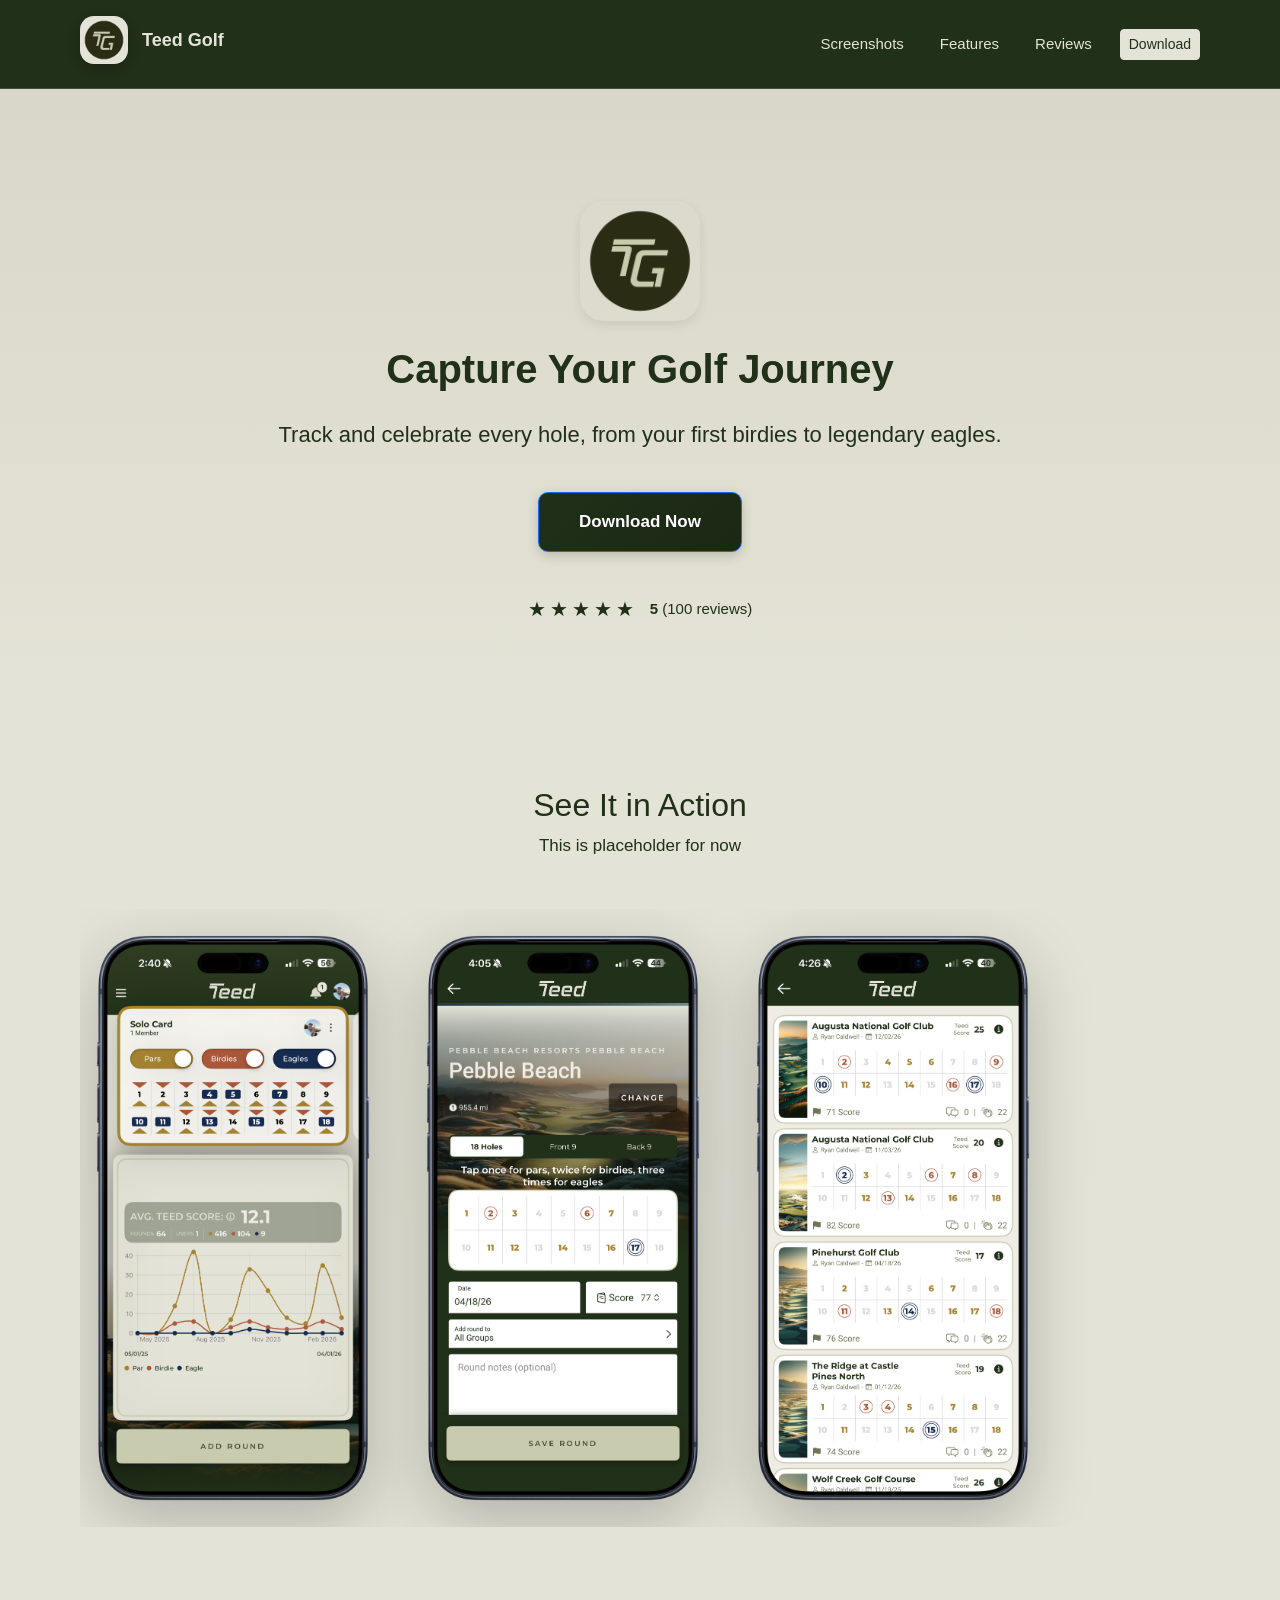
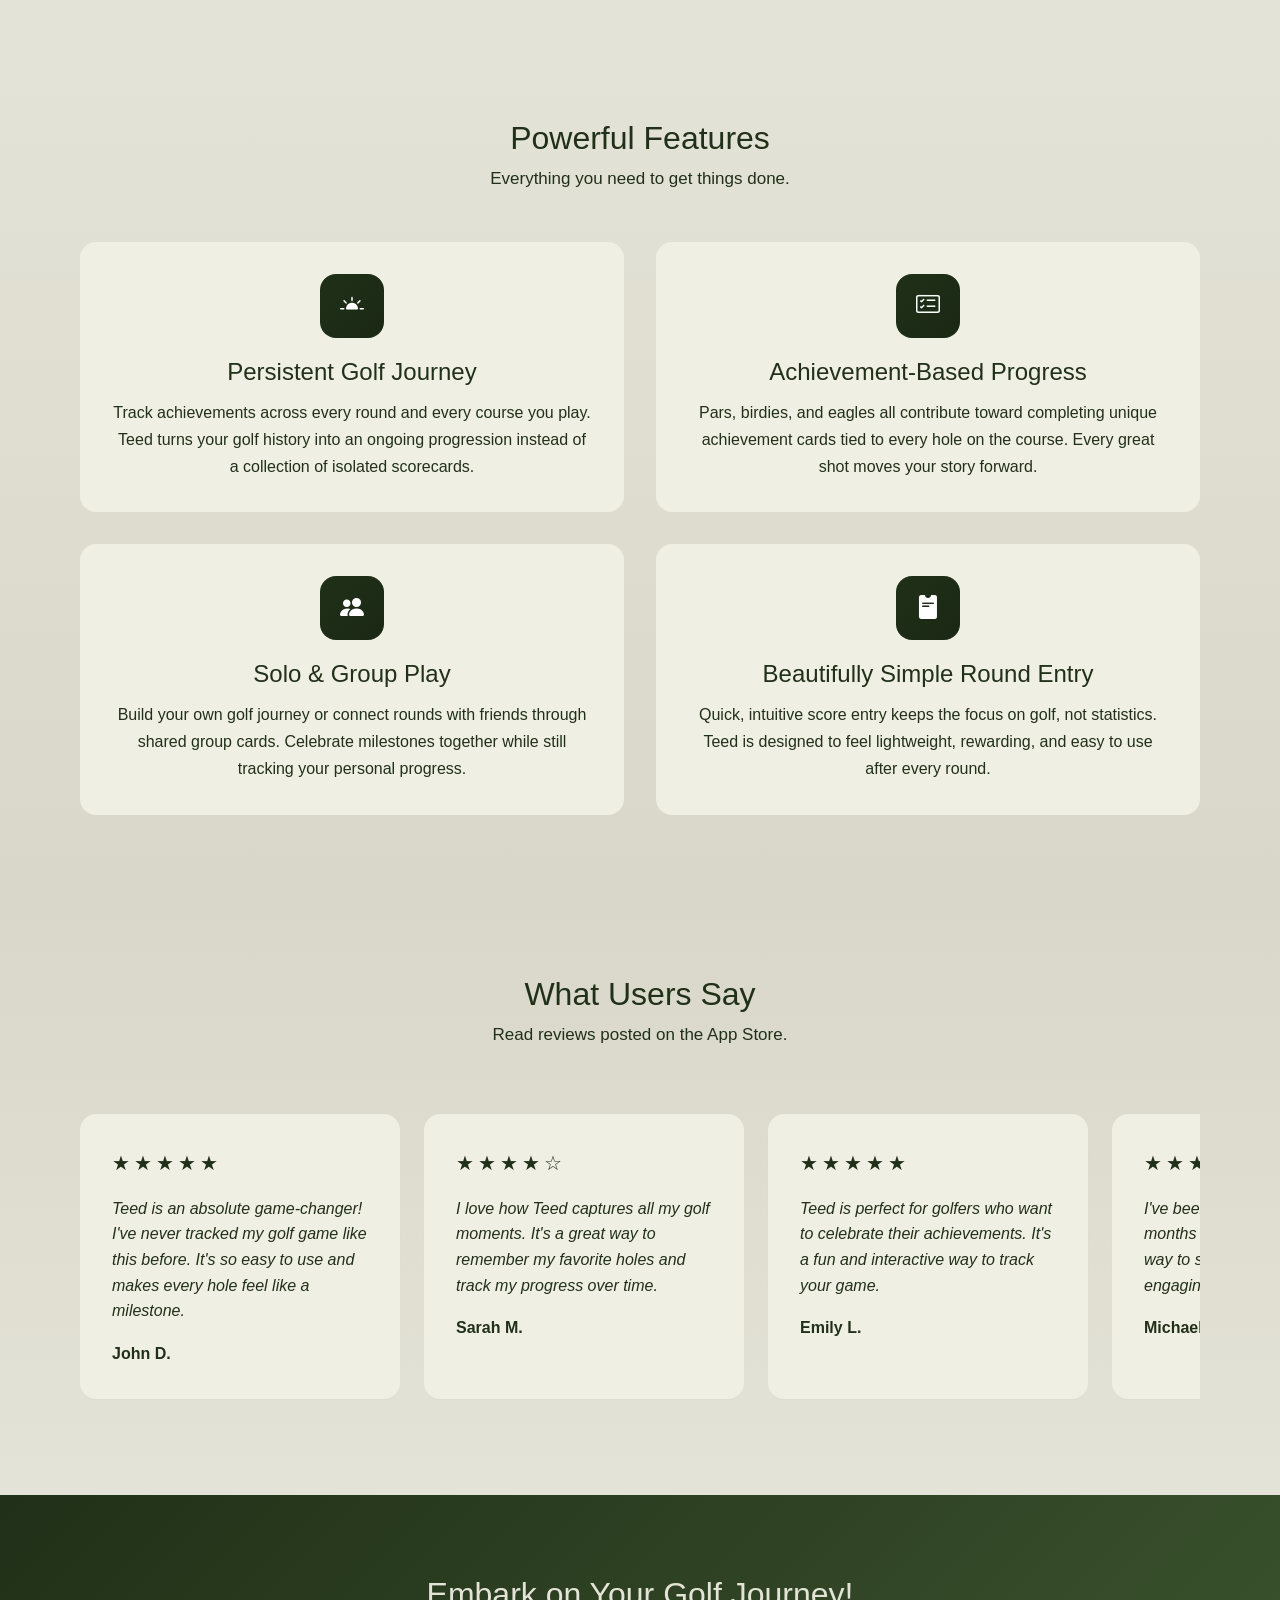
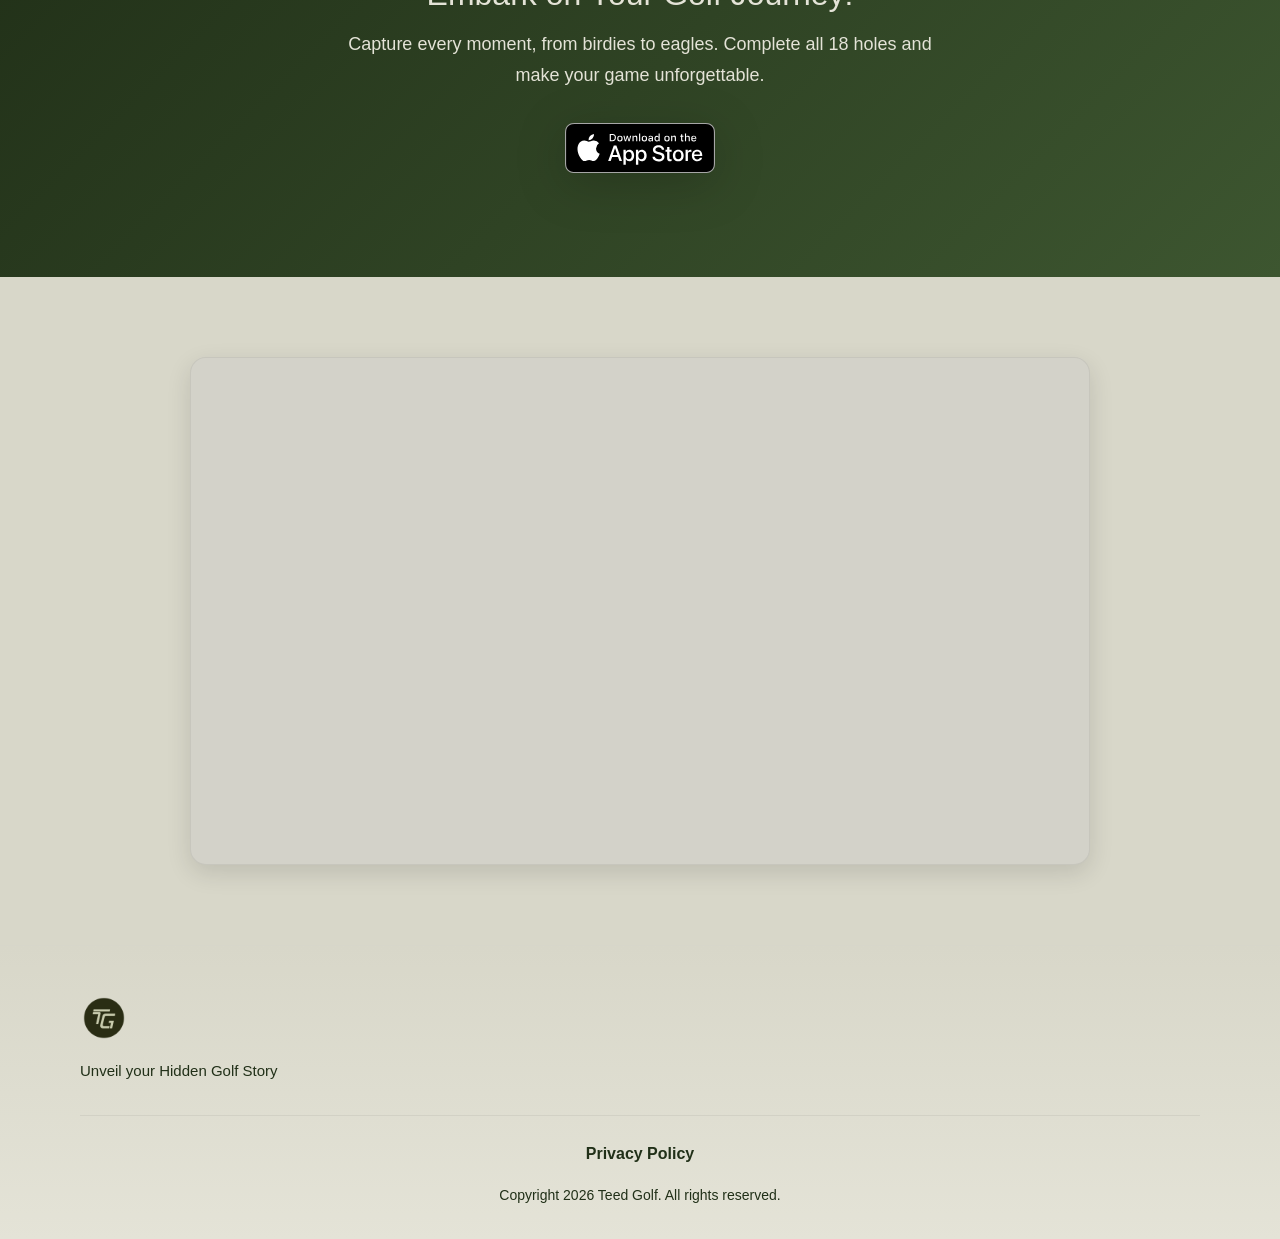
==== commit 7c2e8b97: "Merge branch 'master' into gh-pages" ====
--- a/index.html
+++ b/index.html
@@ -1,7 +1,6 @@
 <!doctype html>
 <html lang="en" data-light-theme="light" data-dark-theme="dark">
   <head>
-    <base href="./" />
     <meta property="og:site_name" content="Teed Golf" />
     <meta property="og:title" content="Home" />
     <meta name="twitter:title" content="Home" />
@@ -14,12 +13,12 @@
     <meta name="author" content="Teed Golf" />
     <meta name="generator" content="Ignite v0.6.0" />
     <title>Home</title>
-    <link href="css/bootstrap.min.css" rel="stylesheet" />
-    <link href="css/bootstrap-icons.min.css" rel="stylesheet" />
-    <link href="css/ignite-core.min.css" rel="stylesheet" />
+    <link href="/css/bootstrap.min.css" rel="stylesheet" />
+    <link href="/css/bootstrap-icons.min.css" rel="stylesheet" />
+    <link href="/css/ignite-core.min.css" rel="stylesheet" />
     <link href="https://example.com/" rel="canonical" />
-    <link href="images/favicon.png" rel="icon" />
-    <link href="css/styles.css" rel="stylesheet" />
+    <link href="/images/favicon.png" rel="icon" />
+    <link href="/css/styles.css" rel="stylesheet" />
     <style>
 :root {
     --primary-color: #203018;
@@ -28,7 +27,7 @@
     color-scheme: light;
 }
 </style>
-    <link href="css/custom.css" rel="stylesheet" />
+    <link href="/css/custom.css" rel="stylesheet" />
     <meta name="apple-itunes-app" content="app-id=6778630449" />
   </head>
   <body data-site-classes="site-shell light-mode" data-bs-theme="light">
@@ -36,7 +35,7 @@
       <nav class="site-header navbar navbar-expand-md">
         <div class="container flex-wrap flex-lg-nowrap">
           <div class="me-2 me-md-auto">
-            <a href="index.html" class="brand-link d-inline-flex align-items-center navbar-brand"><img src="images/logo.png" alt="Logo" class="site-logo" /><span class="brand-name">Teed Golf</span></a>
+            <a href="/" class="brand-link d-inline-flex align-items-center navbar-brand"><img src="/images/logo.png" alt="Logo" class="site-logo" /><span class="brand-name">Teed Golf</span></a>
           </div>
           <button type="button" class="navbar-toggler btn" data-bs-toggle="collapse" data-bs-target="#navbarCollapse" aria-controls="navbarCollapse" aria-expanded="false" aria-label="Toggle navigation"><span class="navbar-toggler-icon"></span></button>
           <div id="navbarCollapse" class="collapse navbar-collapse">
@@ -55,7 +54,7 @@
         <div id="hero" class="hero hero-centered">
           <div class="container">
             <div class="hero-content">
-              <img src="images/app-icon.png" alt="App Icon" class="hero-app-icon" />
+              <img src="/images/app-icon.png" alt="App Icon" class="hero-app-icon" />
               <h1 class="hero-title">Capture Your Golf Journey</h1>
               <p class="hero-subtitle">Track and celebrate every hole, from your first birdies to legendary eagles.</p>
               <div class="hero-cta">
@@ -83,13 +82,13 @@
             <div class="screenshots-container">
               <div class="screenshots-scroll">
                 <div class="screenshot-card">
-                  <button type="button" class="screenshot-trigger btn" data-bs-toggle="modal" data-bs-target="#screenshot-modal-0"><img src="images/screenshots/SS%2016%20(solo%20card%20with%20stats)-framed.png" alt="Screenshot 1" class="screenshot-image screenshot-frame-image" /></button>
+                  <button type="button" class="screenshot-trigger btn" data-bs-toggle="modal" data-bs-target="#screenshot-modal-0"><img src="/images/screenshots/solo-card-stats-framed.png" alt="Screenshot 1" class="screenshot-image screenshot-frame-image" /></button>
                 </div>
                 <div class="screenshot-card">
-                  <button type="button" class="screenshot-trigger btn" data-bs-toggle="modal" data-bs-target="#screenshot-modal-1"><img src="images/screenshots/SS%203-framed.png" alt="Screenshot 2" class="screenshot-image screenshot-frame-image" /></button>
+                  <button type="button" class="screenshot-trigger btn" data-bs-toggle="modal" data-bs-target="#screenshot-modal-1"><img src="/images/screenshots/score-entry-framed.png" alt="Screenshot 2" class="screenshot-image screenshot-frame-image" /></button>
                 </div>
                 <div class="screenshot-card">
-                  <button type="button" class="screenshot-trigger btn" data-bs-toggle="modal" data-bs-target="#screenshot-modal-2"><img src="images/screenshots/SS%2015%20(round%20history%20still)-framed.png" alt="Screenshot 3" class="screenshot-image screenshot-frame-image" /></button>
+                  <button type="button" class="screenshot-trigger btn" data-bs-toggle="modal" data-bs-target="#screenshot-modal-2"><img src="/images/screenshots/round-history-framed.png" alt="Screenshot 3" class="screenshot-image screenshot-frame-image" /></button>
                 </div>
               </div>
             </div>
@@ -101,7 +100,7 @@
                     <button type="button" class="btn btn-close" data-bs-dismiss="modal" label="Close"></button>
                   </div>
                   <div class="modal-body text-center">
-                    <img src="images/screenshots/SS%2016%20(solo%20card%20with%20stats)-framed.png" alt="Screenshot 1" class="img-fluid screenshot-lightbox-image screenshot-frame-image" />
+                    <img src="/images/screenshots/solo-card-stats-framed.png" alt="Screenshot 1" class="img-fluid screenshot-lightbox-image screenshot-frame-image" />
                   </div>
                 </div>
               </div>
@@ -114,7 +113,7 @@
                     <button type="button" class="btn btn-close" data-bs-dismiss="modal" label="Close"></button>
                   </div>
                   <div class="modal-body text-center">
-                    <img src="images/screenshots/SS%203-framed.png" alt="Screenshot 2" class="img-fluid screenshot-lightbox-image screenshot-frame-image" />
+                    <img src="/images/screenshots/score-entry-framed.png" alt="Screenshot 2" class="img-fluid screenshot-lightbox-image screenshot-frame-image" />
                   </div>
                 </div>
               </div>
@@ -127,7 +126,7 @@
                     <button type="button" class="btn btn-close" data-bs-dismiss="modal" label="Close"></button>
                   </div>
                   <div class="modal-body text-center">
-                    <img src="images/screenshots/SS%2015%20(round%20history%20still)-framed.png" alt="Screenshot 3" class="img-fluid screenshot-lightbox-image screenshot-frame-image" />
+                    <img src="/images/screenshots/round-history-framed.png" alt="Screenshot 3" class="img-fluid screenshot-lightbox-image screenshot-frame-image" />
                   </div>
                 </div>
               </div>
@@ -253,19 +252,19 @@
       <div class="container">
         <div class="footer-content">
           <div class="footer-brand">
-            <img src="images/footer-logo.png" alt="Logo" class="footer-logo" />
+            <img src="/images/footer-logo.png" alt="Logo" class="footer-logo" />
             <p class="footer-tagline">Unveil your Hidden Golf Story</p>
           </div>
         </div>
         <div class="footer-copyright">
           <div class="footer-links">
-            <a href="privacy/index.html" class="footer-privacy-link">Privacy Policy</a>
+            <a href="/privacy/" class="footer-privacy-link">Privacy Policy</a>
           </div>
           <p>Copyright 2026 Teed Golf. All rights reserved.</p>
         </div>
       </div>
     </div>
-    <script src="js/bootstrap.bundle.min.js"></script>
-    <script src="js/ignite-core.js"></script>
+    <script src="/js/bootstrap.bundle.min.js"></script>
+    <script src="/js/ignite-core.js"></script>
   </body>
-</html>+</html>
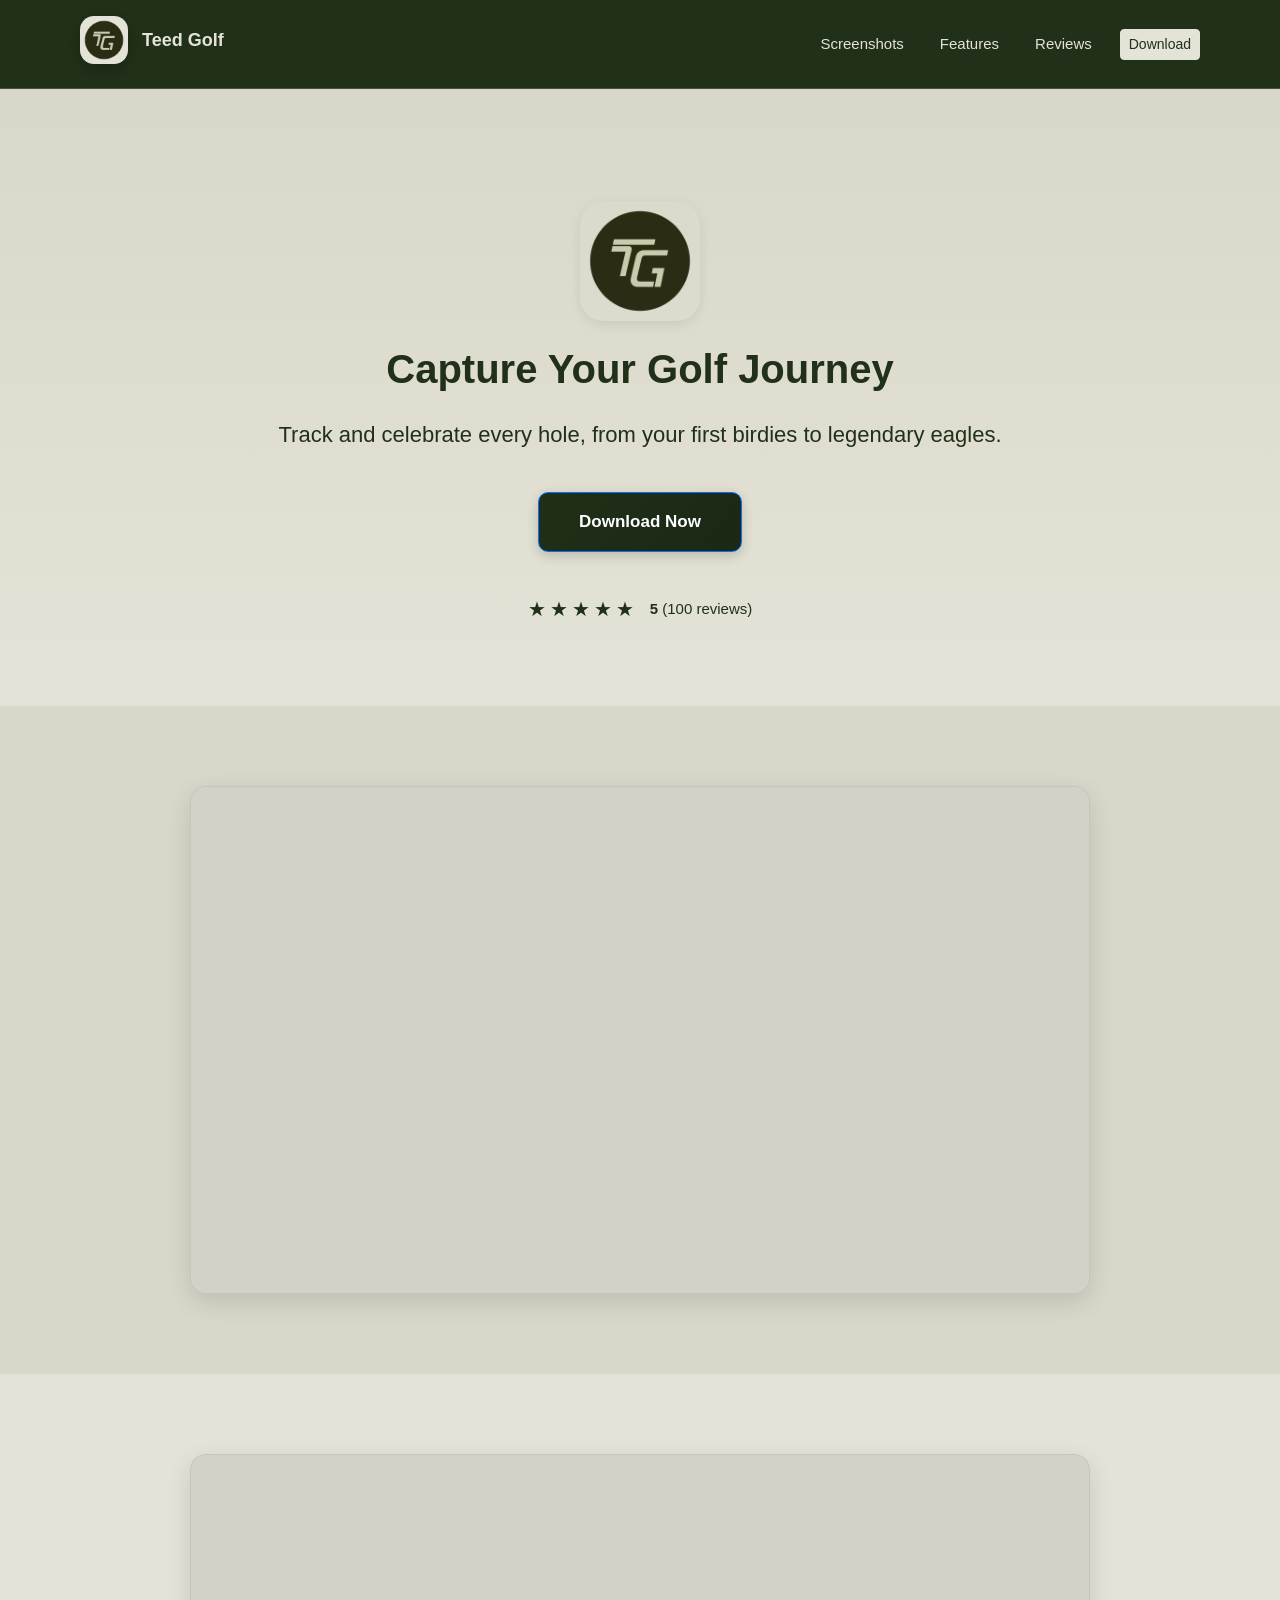
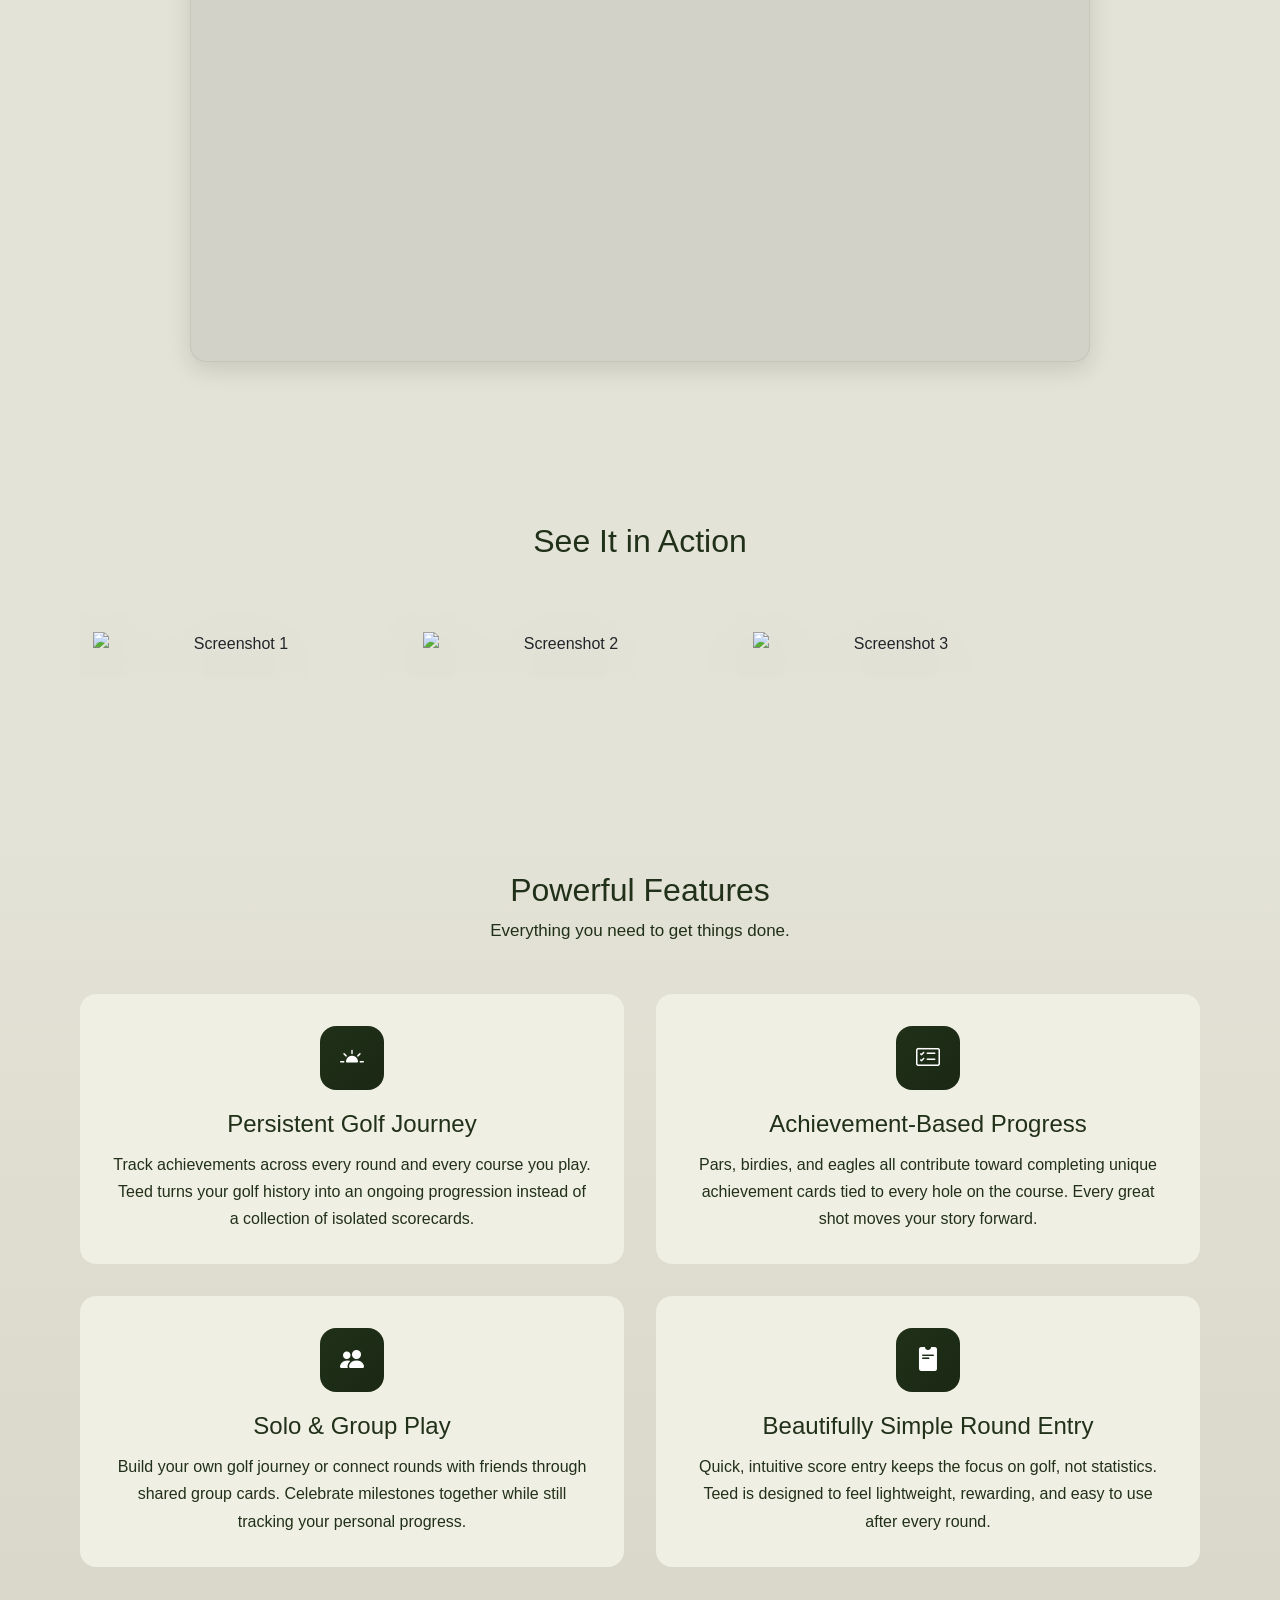
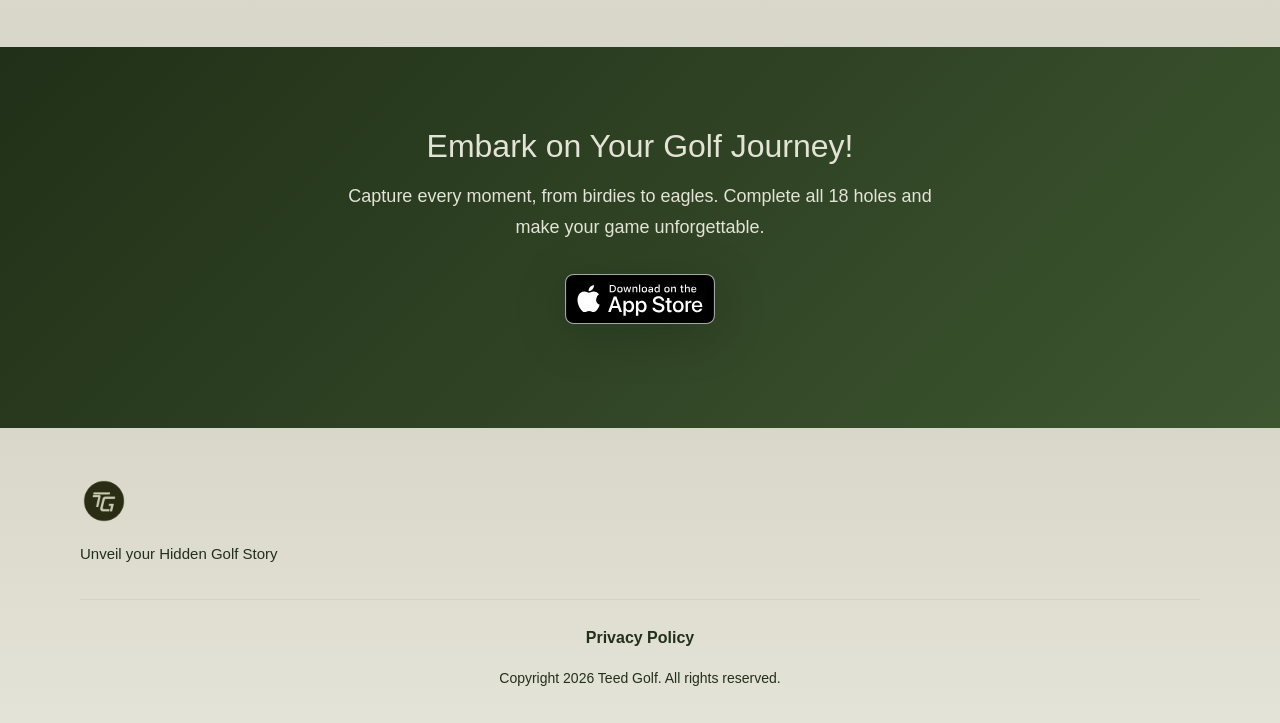
==== commit dab51578: "Deploy website – Jul 20, 2026 at 1:58 PM" ====
--- a/index.html
+++ b/index.html
@@ -1,6 +1,7 @@
 <!doctype html>
 <html lang="en" data-light-theme="light" data-dark-theme="dark">
   <head>
+    <base href="./" />
     <meta property="og:site_name" content="Teed Golf" />
     <meta property="og:title" content="Home" />
     <meta name="twitter:title" content="Home" />
@@ -13,12 +14,12 @@
     <meta name="author" content="Teed Golf" />
     <meta name="generator" content="Ignite v0.6.0" />
     <title>Home</title>
-    <link href="/css/bootstrap.min.css" rel="stylesheet" />
-    <link href="/css/bootstrap-icons.min.css" rel="stylesheet" />
-    <link href="/css/ignite-core.min.css" rel="stylesheet" />
+    <link href="css/bootstrap.min.css" rel="stylesheet" />
+    <link href="css/bootstrap-icons.min.css" rel="stylesheet" />
+    <link href="css/ignite-core.min.css" rel="stylesheet" />
     <link href="https://example.com/" rel="canonical" />
-    <link href="/images/favicon.png" rel="icon" />
-    <link href="/css/styles.css" rel="stylesheet" />
+    <link href="images/favicon.png" rel="icon" />
+    <link href="css/styles.css" rel="stylesheet" />
     <style>
 :root {
     --primary-color: #203018;
@@ -27,7 +28,7 @@
     color-scheme: light;
 }
 </style>
-    <link href="/css/custom.css" rel="stylesheet" />
+    <link href="css/custom.css" rel="stylesheet" />
     <meta name="apple-itunes-app" content="app-id=6778630449" />
   </head>
   <body data-site-classes="site-shell light-mode" data-bs-theme="light">
@@ -35,7 +36,7 @@
       <nav class="site-header navbar navbar-expand-md">
         <div class="container flex-wrap flex-lg-nowrap">
           <div class="me-2 me-md-auto">
-            <a href="/" class="brand-link d-inline-flex align-items-center navbar-brand"><img src="/images/logo.png" alt="Logo" class="site-logo" /><span class="brand-name">Teed Golf</span></a>
+            <a href="index.html" class="brand-link d-inline-flex align-items-center navbar-brand"><img src="images/logo.png" alt="Logo" class="site-logo" /><span class="brand-name">Teed Golf</span></a>
           </div>
           <button type="button" class="navbar-toggler btn" data-bs-toggle="collapse" data-bs-target="#navbarCollapse" aria-controls="navbarCollapse" aria-expanded="false" aria-label="Toggle navigation"><span class="navbar-toggler-icon"></span></button>
           <div id="navbarCollapse" class="collapse navbar-collapse">
@@ -54,7 +55,7 @@
         <div id="hero" class="hero hero-centered">
           <div class="container">
             <div class="hero-content">
-              <img src="/images/app-icon.png" alt="App Icon" class="hero-app-icon" />
+              <img src="images/app-icon.png" alt="App Icon" class="hero-app-icon" />
               <h1 class="hero-title">Capture Your Golf Journey</h1>
               <p class="hero-subtitle">Track and celebrate every hole, from your first birdies to legendary eagles.</p>
               <div class="hero-cta">
@@ -73,22 +74,41 @@
             </div>
           </div>
         </div>
+        <div id="video" class="video-section">
+          <div class="container">
+            <div class="section-header"></div>
+            <div class="video-container">
+              <div class="video-frame"> 
+                <iframe class="video-iframe" src="https://www.youtube-nocookie.com/embed/qGSNYxgAVF4?rel=0&amp;modestbranding=1&amp;playsinline=1" title="Video" loading="lazy" referrerpolicy="strict-origin-when-cross-origin" allow="accelerometer; autoplay; clipboard-write; encrypted-media; gyroscope; picture-in-picture; web-share" allowfullscreen></iframe> 
+              </div>
+            </div>
+          </div>
+        </div>
+        <div id="video-2" class="video-section">
+          <div class="container">
+            <div class="section-header"></div>
+            <div class="video-container">
+              <div class="video-frame"> 
+                <iframe class="video-iframe" src="https://www.youtube-nocookie.com/embed/nNnqAD-f4d4?rel=0&amp;modestbranding=1&amp;playsinline=1" title="Video" loading="lazy" referrerpolicy="strict-origin-when-cross-origin" allow="accelerometer; autoplay; clipboard-write; encrypted-media; gyroscope; picture-in-picture; web-share" allowfullscreen></iframe> 
+              </div>
+            </div>
+          </div>
+        </div>
         <div id="screenshots" class="screenshots-section screenshots-carousel">
           <div class="container">
             <div class="section-header">
               <h2>See It in Action</h2>
-              <p class="section-description">This is placeholder for now</p>
             </div>
             <div class="screenshots-container">
               <div class="screenshots-scroll">
                 <div class="screenshot-card">
-                  <button type="button" class="screenshot-trigger btn" data-bs-toggle="modal" data-bs-target="#screenshot-modal-0"><img src="/images/screenshots/solo-card-stats-framed.png" alt="Screenshot 1" class="screenshot-image screenshot-frame-image" /></button>
+                  <button type="button" class="screenshot-trigger btn" data-bs-toggle="modal" data-bs-target="#screenshot-modal-0"><img src="images/screenshots/SS%2016%20(solo%20card%20with%20stats)-framed.png" alt="Screenshot 1" class="screenshot-image screenshot-frame-image" /></button>
                 </div>
                 <div class="screenshot-card">
-                  <button type="button" class="screenshot-trigger btn" data-bs-toggle="modal" data-bs-target="#screenshot-modal-1"><img src="/images/screenshots/score-entry-framed.png" alt="Screenshot 2" class="screenshot-image screenshot-frame-image" /></button>
+                  <button type="button" class="screenshot-trigger btn" data-bs-toggle="modal" data-bs-target="#screenshot-modal-1"><img src="images/screenshots/SS%203-framed.png" alt="Screenshot 2" class="screenshot-image screenshot-frame-image" /></button>
                 </div>
                 <div class="screenshot-card">
-                  <button type="button" class="screenshot-trigger btn" data-bs-toggle="modal" data-bs-target="#screenshot-modal-2"><img src="/images/screenshots/round-history-framed.png" alt="Screenshot 3" class="screenshot-image screenshot-frame-image" /></button>
+                  <button type="button" class="screenshot-trigger btn" data-bs-toggle="modal" data-bs-target="#screenshot-modal-2"><img src="images/screenshots/SS%2015%20(round%20history%20still)-framed.png" alt="Screenshot 3" class="screenshot-image screenshot-frame-image" /></button>
                 </div>
               </div>
             </div>
@@ -100,7 +120,7 @@
                     <button type="button" class="btn btn-close" data-bs-dismiss="modal" label="Close"></button>
                   </div>
                   <div class="modal-body text-center">
-                    <img src="/images/screenshots/solo-card-stats-framed.png" alt="Screenshot 1" class="img-fluid screenshot-lightbox-image screenshot-frame-image" />
+                    <img src="images/screenshots/SS%2016%20(solo%20card%20with%20stats)-framed.png" alt="Screenshot 1" class="img-fluid screenshot-lightbox-image screenshot-frame-image" />
                   </div>
                 </div>
               </div>
@@ -113,7 +133,7 @@
                     <button type="button" class="btn btn-close" data-bs-dismiss="modal" label="Close"></button>
                   </div>
                   <div class="modal-body text-center">
-                    <img src="/images/screenshots/score-entry-framed.png" alt="Screenshot 2" class="img-fluid screenshot-lightbox-image screenshot-frame-image" />
+                    <img src="images/screenshots/SS%203-framed.png" alt="Screenshot 2" class="img-fluid screenshot-lightbox-image screenshot-frame-image" />
                   </div>
                 </div>
               </div>
@@ -126,7 +146,7 @@
                     <button type="button" class="btn btn-close" data-bs-dismiss="modal" label="Close"></button>
                   </div>
                   <div class="modal-body text-center">
-                    <img src="/images/screenshots/round-history-framed.png" alt="Screenshot 3" class="img-fluid screenshot-lightbox-image screenshot-frame-image" />
+                    <img src="images/screenshots/SS%2015%20(round%20history%20still)-framed.png" alt="Screenshot 3" class="img-fluid screenshot-lightbox-image screenshot-frame-image" />
                   </div>
                 </div>
               </div>
@@ -167,60 +187,6 @@
                 </div>
                 <h4 class="feature-title">Beautifully Simple Round Entry</h4>
                 <p class="feature-description">Quick, intuitive score entry keeps the focus on golf, not statistics. Teed is designed to feel lightweight, rewarding, and easy to use after every round.</p>
-              </div>
-            </div>
-          </div>
-        </div>
-        <div id="reviews" class="testimonials-section testimonials-carousel">
-          <div class="container">
-            <div class="section-header">
-              <h2>What Users Say</h2>
-              <p class="section-description">Read reviews posted on the App Store.</p>
-            </div>
-            <div class="testimonials-scroll">
-              <div class="testimonial-card">
-                <div class="testimonial-rating">
-                  <span class="star">★</span>
-                  <span class="star">★</span>
-                  <span class="star">★</span>
-                  <span class="star">★</span>
-                  <span class="star">★</span>
-                </div>
-                <p class="testimonial-quote">Teed is an absolute game-changer! I've never tracked my golf game like this before. It's so easy to use and makes every hole feel like a milestone.</p>
-                <p class="testimonial-author">John D.</p>
-              </div>
-              <div class="testimonial-card">
-                <div class="testimonial-rating">
-                  <span class="star">★</span>
-                  <span class="star">★</span>
-                  <span class="star">★</span>
-                  <span class="star">★</span>
-                  <span class="star">☆</span>
-                </div>
-                <p class="testimonial-quote">I love how Teed captures all my golf moments. It's a great way to remember my favorite holes and track my progress over time.</p>
-                <p class="testimonial-author">Sarah M.</p>
-              </div>
-              <div class="testimonial-card">
-                <div class="testimonial-rating">
-                  <span class="star">★</span>
-                  <span class="star">★</span>
-                  <span class="star">★</span>
-                  <span class="star">★</span>
-                  <span class="star">★</span>
-                </div>
-                <p class="testimonial-quote">Teed is perfect for golfers who want to celebrate their achievements. It's a fun and interactive way to track your game.</p>
-                <p class="testimonial-author">Emily L.</p>
-              </div>
-              <div class="testimonial-card">
-                <div class="testimonial-rating">
-                  <span class="star">★</span>
-                  <span class="star">★</span>
-                  <span class="star">★</span>
-                  <span class="star">★</span>
-                  <span class="star">☆</span>
-                </div>
-                <p class="testimonial-quote">I've been using Teed for a few months now, and it's been a great way to stay motivated. It's a fun and engaging way to track your game.</p>
-                <p class="testimonial-author">Michael R.</p>
               </div>
             </div>
           </div>
@@ -232,16 +198,6 @@
               <p class="download-description">Capture every moment, from birdies to eagles. Complete all 18 holes and make your game unforgettable.</p>
               <div class="store-badges">
                 <a href="https://apps.apple.com/us/app/teed-golf/id6778630449" class="store-badge-link"><img src="images/app-store-download-black.svg" alt="Download on the App Store" class="store-badge store-badge-light-mode" /><img src="images/app-store-download-white.svg" alt="Download on the App Store" class="store-badge store-badge-dark-mode" /></a>
-              </div>
-            </div>
-          </div>
-        </div>
-        <div id="video" class="video-section">
-          <div class="container">
-            <div class="section-header"></div>
-            <div class="video-container">
-              <div class="video-frame"> 
-                <iframe class="video-iframe" src="https://www.youtube-nocookie.com/embed/qGSNYxgAVF4?rel=0&amp;modestbranding=1&amp;playsinline=1" title="Video" loading="lazy" referrerpolicy="strict-origin-when-cross-origin" allow="accelerometer; autoplay; clipboard-write; encrypted-media; gyroscope; picture-in-picture; web-share" allowfullscreen></iframe> 
               </div>
             </div>
           </div>
@@ -252,19 +208,19 @@
       <div class="container">
         <div class="footer-content">
           <div class="footer-brand">
-            <img src="/images/footer-logo.png" alt="Logo" class="footer-logo" />
+            <img src="images/footer-logo.png" alt="Logo" class="footer-logo" />
             <p class="footer-tagline">Unveil your Hidden Golf Story</p>
           </div>
         </div>
         <div class="footer-copyright">
           <div class="footer-links">
-            <a href="/privacy/" class="footer-privacy-link">Privacy Policy</a>
+            <a href="privacy/index.html" class="footer-privacy-link">Privacy Policy</a>
           </div>
           <p>Copyright 2026 Teed Golf. All rights reserved.</p>
         </div>
       </div>
     </div>
-    <script src="/js/bootstrap.bundle.min.js"></script>
-    <script src="/js/ignite-core.js"></script>
+    <script src="js/bootstrap.bundle.min.js"></script>
+    <script src="js/ignite-core.js"></script>
   </body>
-</html>
+</html>
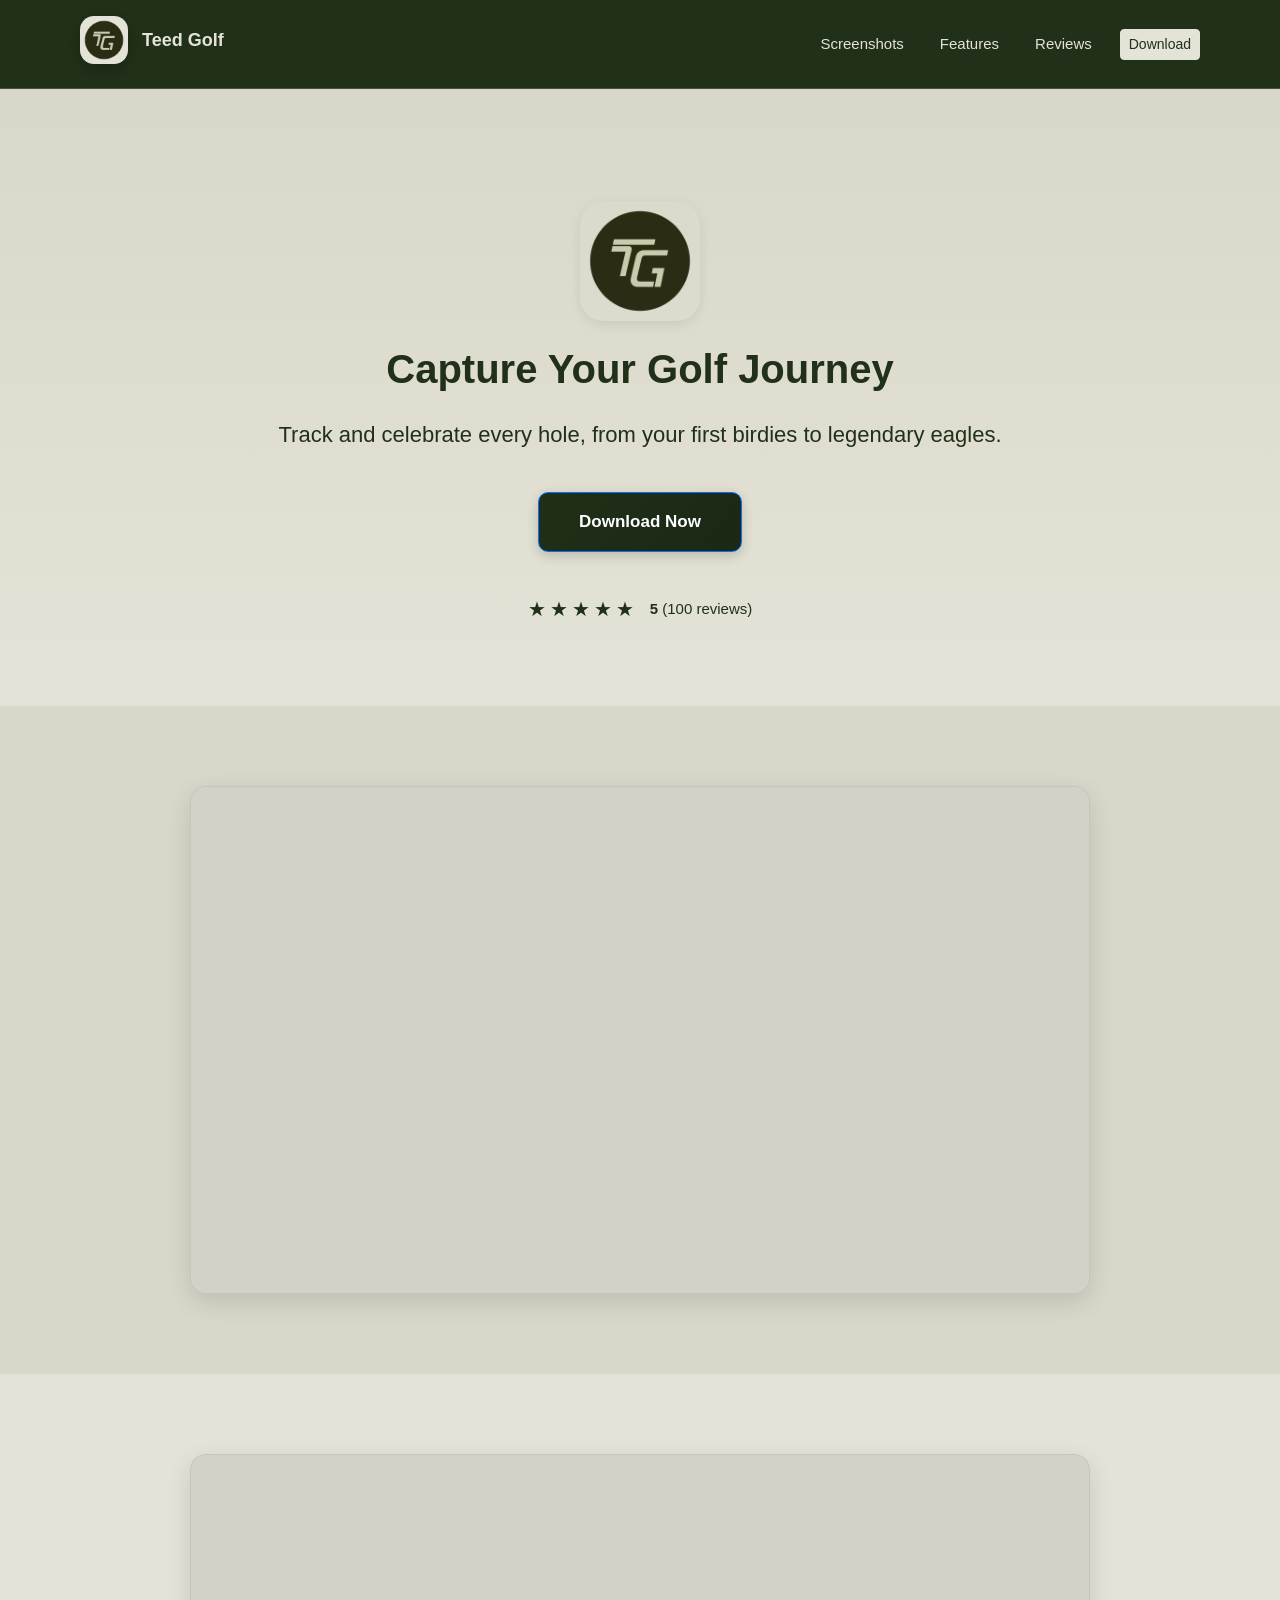
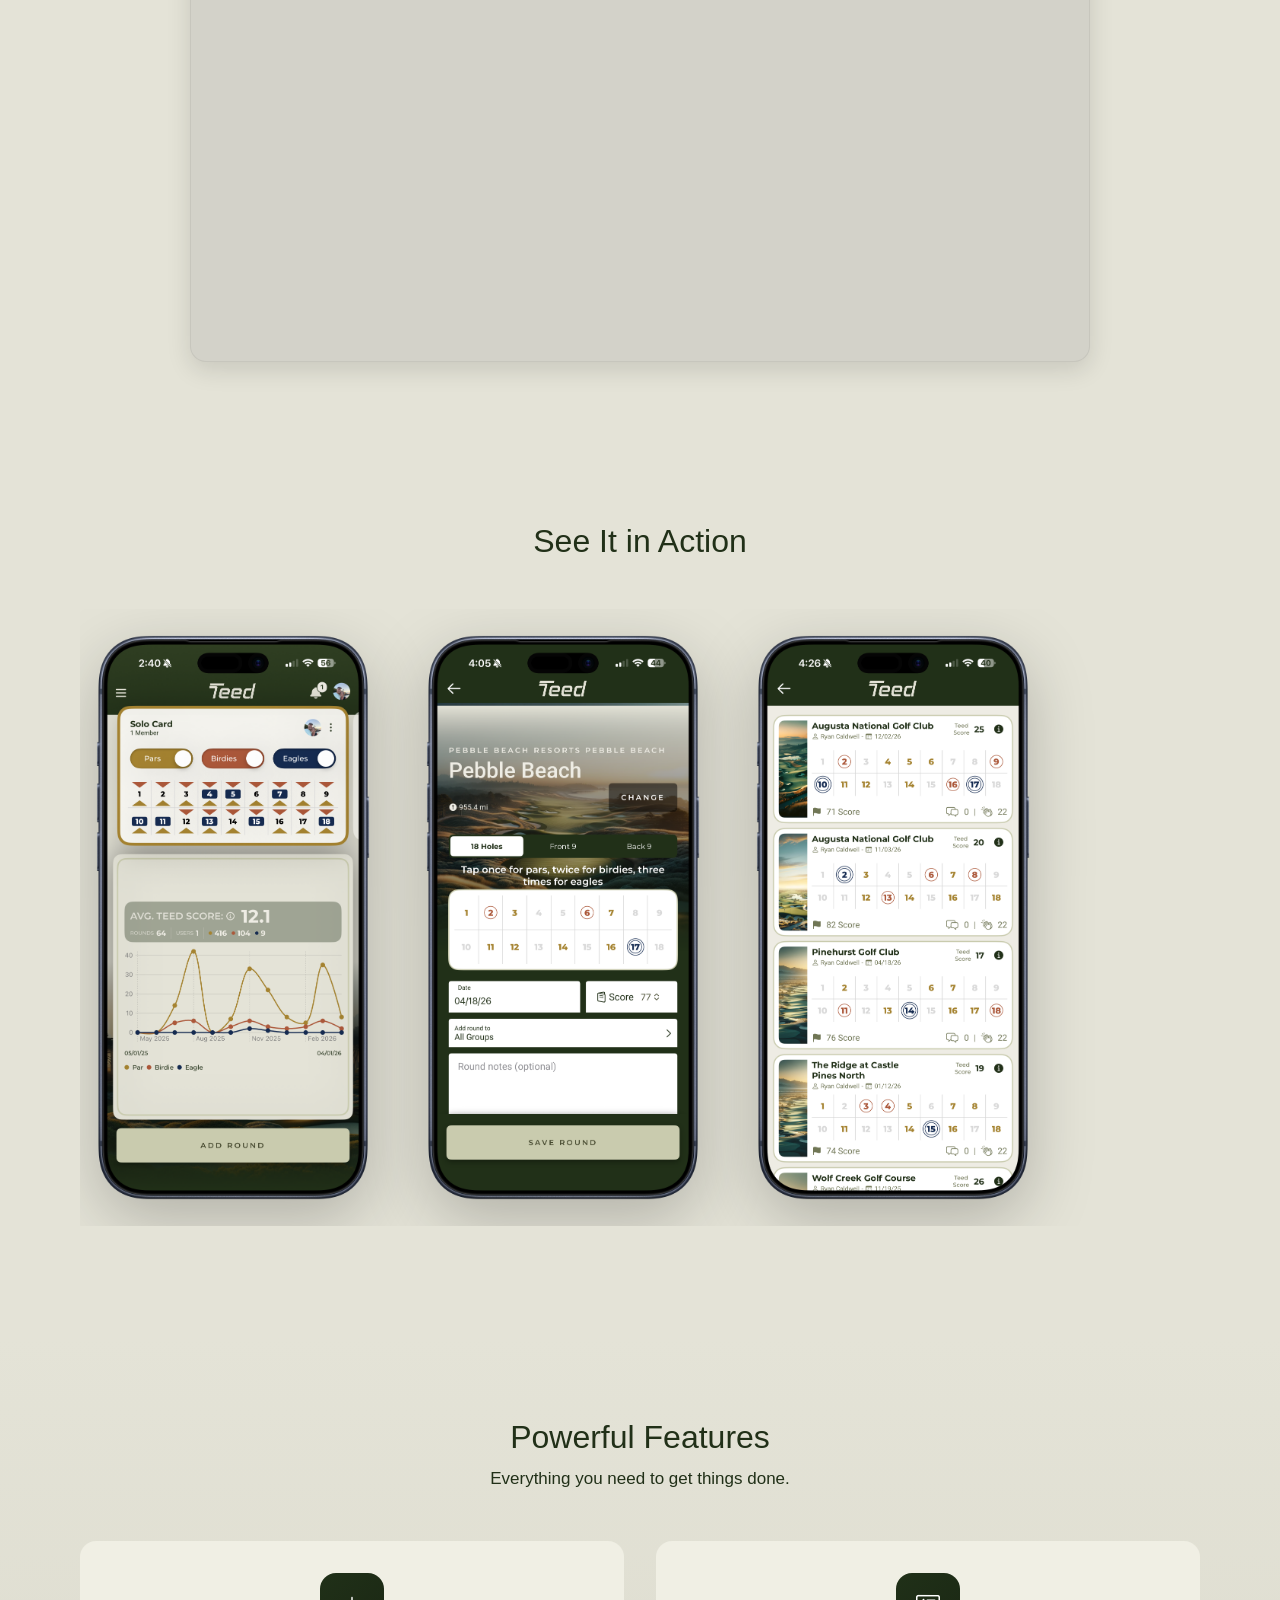
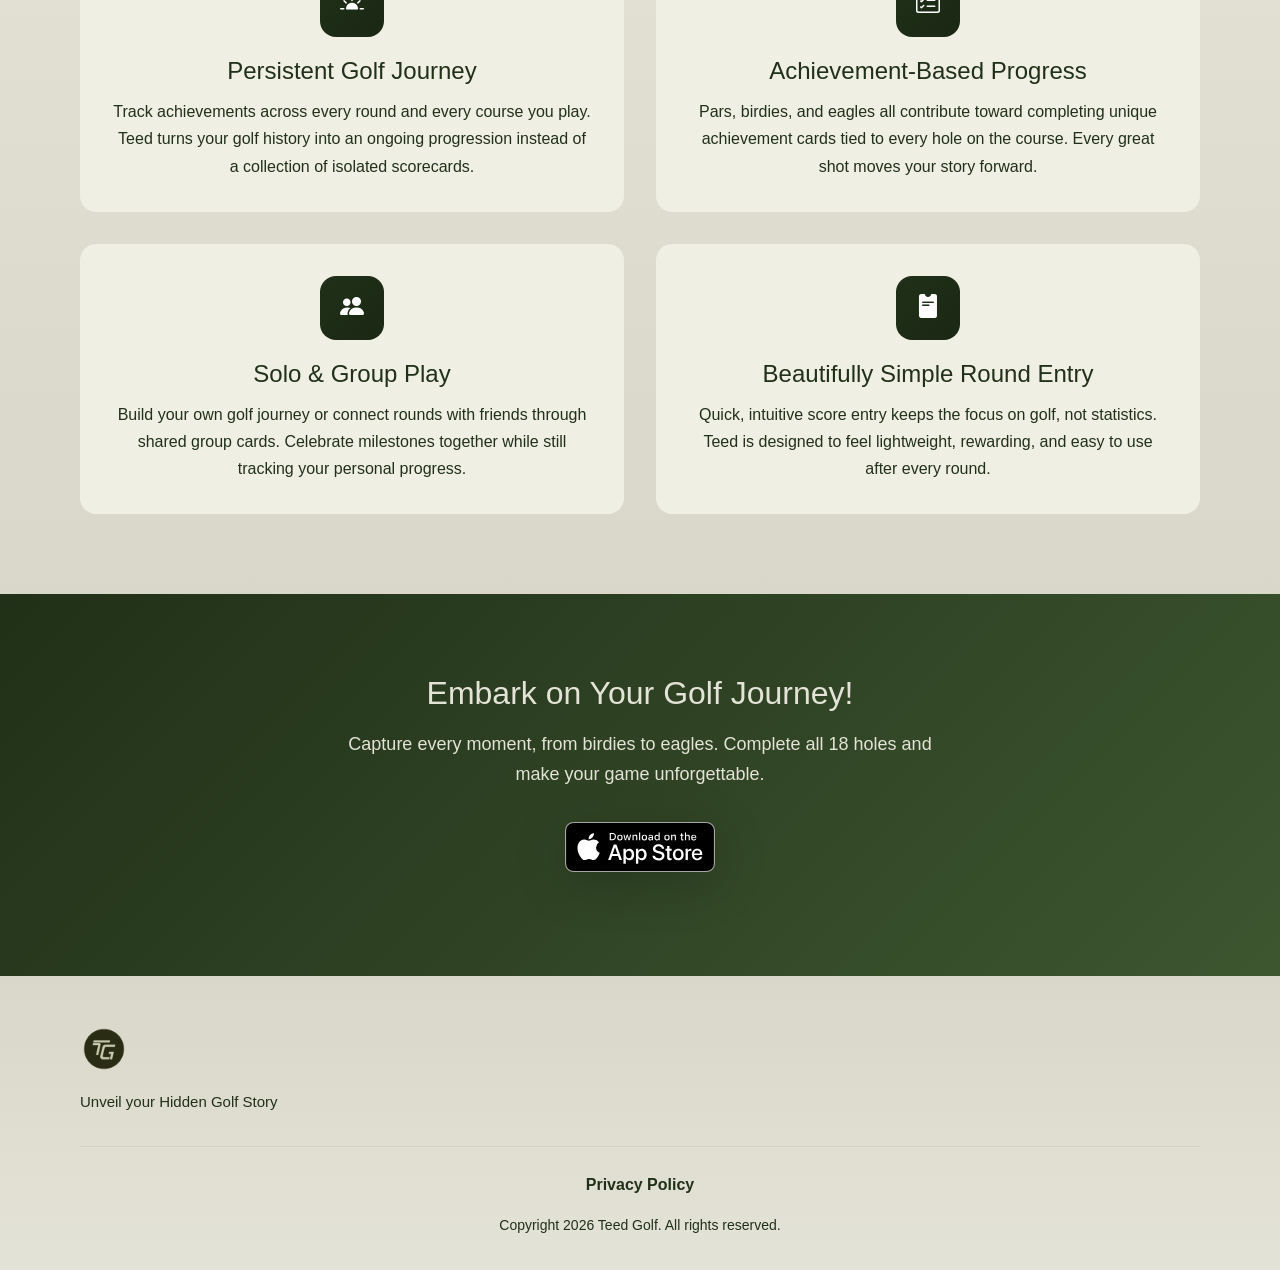
==== commit f5888751: "images fix" ====
--- a/index.html
+++ b/index.html
@@ -102,13 +102,13 @@
             <div class="screenshots-container">
               <div class="screenshots-scroll">
                 <div class="screenshot-card">
-                  <button type="button" class="screenshot-trigger btn" data-bs-toggle="modal" data-bs-target="#screenshot-modal-0"><img src="images/screenshots/SS%2016%20(solo%20card%20with%20stats)-framed.png" alt="Screenshot 1" class="screenshot-image screenshot-frame-image" /></button>
+                  <button type="button" class="screenshot-trigger btn" data-bs-toggle="modal" data-bs-target="#screenshot-modal-0"><img src="images/screenshots/solo-card-stats-framed.png" alt="Screenshot 1" class="screenshot-image screenshot-frame-image" /></button>
                 </div>
                 <div class="screenshot-card">
-                  <button type="button" class="screenshot-trigger btn" data-bs-toggle="modal" data-bs-target="#screenshot-modal-1"><img src="images/screenshots/SS%203-framed.png" alt="Screenshot 2" class="screenshot-image screenshot-frame-image" /></button>
+                  <button type="button" class="screenshot-trigger btn" data-bs-toggle="modal" data-bs-target="#screenshot-modal-1"><img src="images/screenshots/score-entry-framed.png" alt="Screenshot 2" class="screenshot-image screenshot-frame-image" /></button>
                 </div>
                 <div class="screenshot-card">
-                  <button type="button" class="screenshot-trigger btn" data-bs-toggle="modal" data-bs-target="#screenshot-modal-2"><img src="images/screenshots/SS%2015%20(round%20history%20still)-framed.png" alt="Screenshot 3" class="screenshot-image screenshot-frame-image" /></button>
+                  <button type="button" class="screenshot-trigger btn" data-bs-toggle="modal" data-bs-target="#screenshot-modal-2"><img src="images/screenshots/round-history-framed.png" alt="Screenshot 3" class="screenshot-image screenshot-frame-image" /></button>
                 </div>
               </div>
             </div>
@@ -120,7 +120,7 @@
                     <button type="button" class="btn btn-close" data-bs-dismiss="modal" label="Close"></button>
                   </div>
                   <div class="modal-body text-center">
-                    <img src="images/screenshots/SS%2016%20(solo%20card%20with%20stats)-framed.png" alt="Screenshot 1" class="img-fluid screenshot-lightbox-image screenshot-frame-image" />
+                    <img src="images/screenshots/solo-card-stats-framed.png" alt="Screenshot 1" class="img-fluid screenshot-lightbox-image screenshot-frame-image" />
                   </div>
                 </div>
               </div>
@@ -133,7 +133,7 @@
                     <button type="button" class="btn btn-close" data-bs-dismiss="modal" label="Close"></button>
                   </div>
                   <div class="modal-body text-center">
-                    <img src="images/screenshots/SS%203-framed.png" alt="Screenshot 2" class="img-fluid screenshot-lightbox-image screenshot-frame-image" />
+                    <img src="images/screenshots/score-entry-framed.png" alt="Screenshot 2" class="img-fluid screenshot-lightbox-image screenshot-frame-image" />
                   </div>
                 </div>
               </div>
@@ -146,7 +146,7 @@
                     <button type="button" class="btn btn-close" data-bs-dismiss="modal" label="Close"></button>
                   </div>
                   <div class="modal-body text-center">
-                    <img src="images/screenshots/SS%2015%20(round%20history%20still)-framed.png" alt="Screenshot 3" class="img-fluid screenshot-lightbox-image screenshot-frame-image" />
+                    <img src="images/screenshots/round-history-framed.png" alt="Screenshot 3" class="img-fluid screenshot-lightbox-image screenshot-frame-image" />
                   </div>
                 </div>
               </div>
@@ -223,4 +223,4 @@
     <script src="js/bootstrap.bundle.min.js"></script>
     <script src="js/ignite-core.js"></script>
   </body>
-</html>+</html>
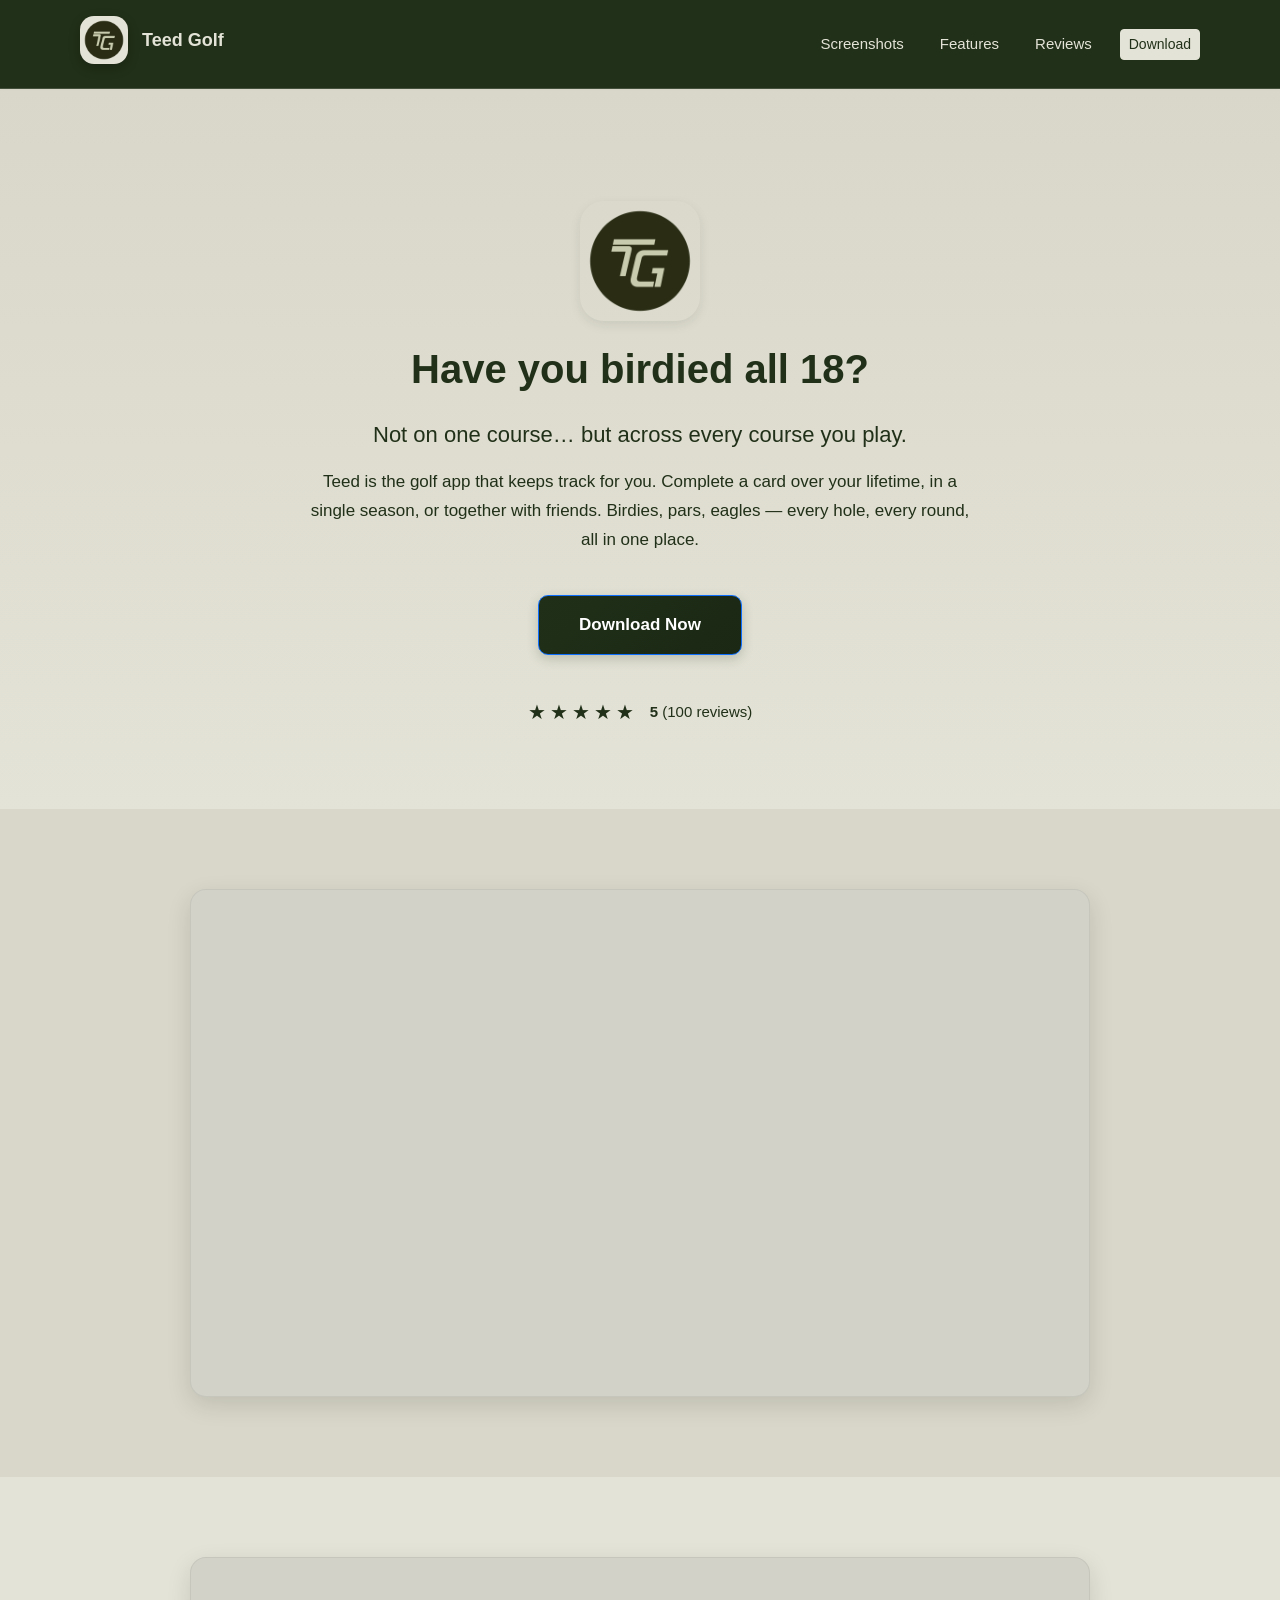
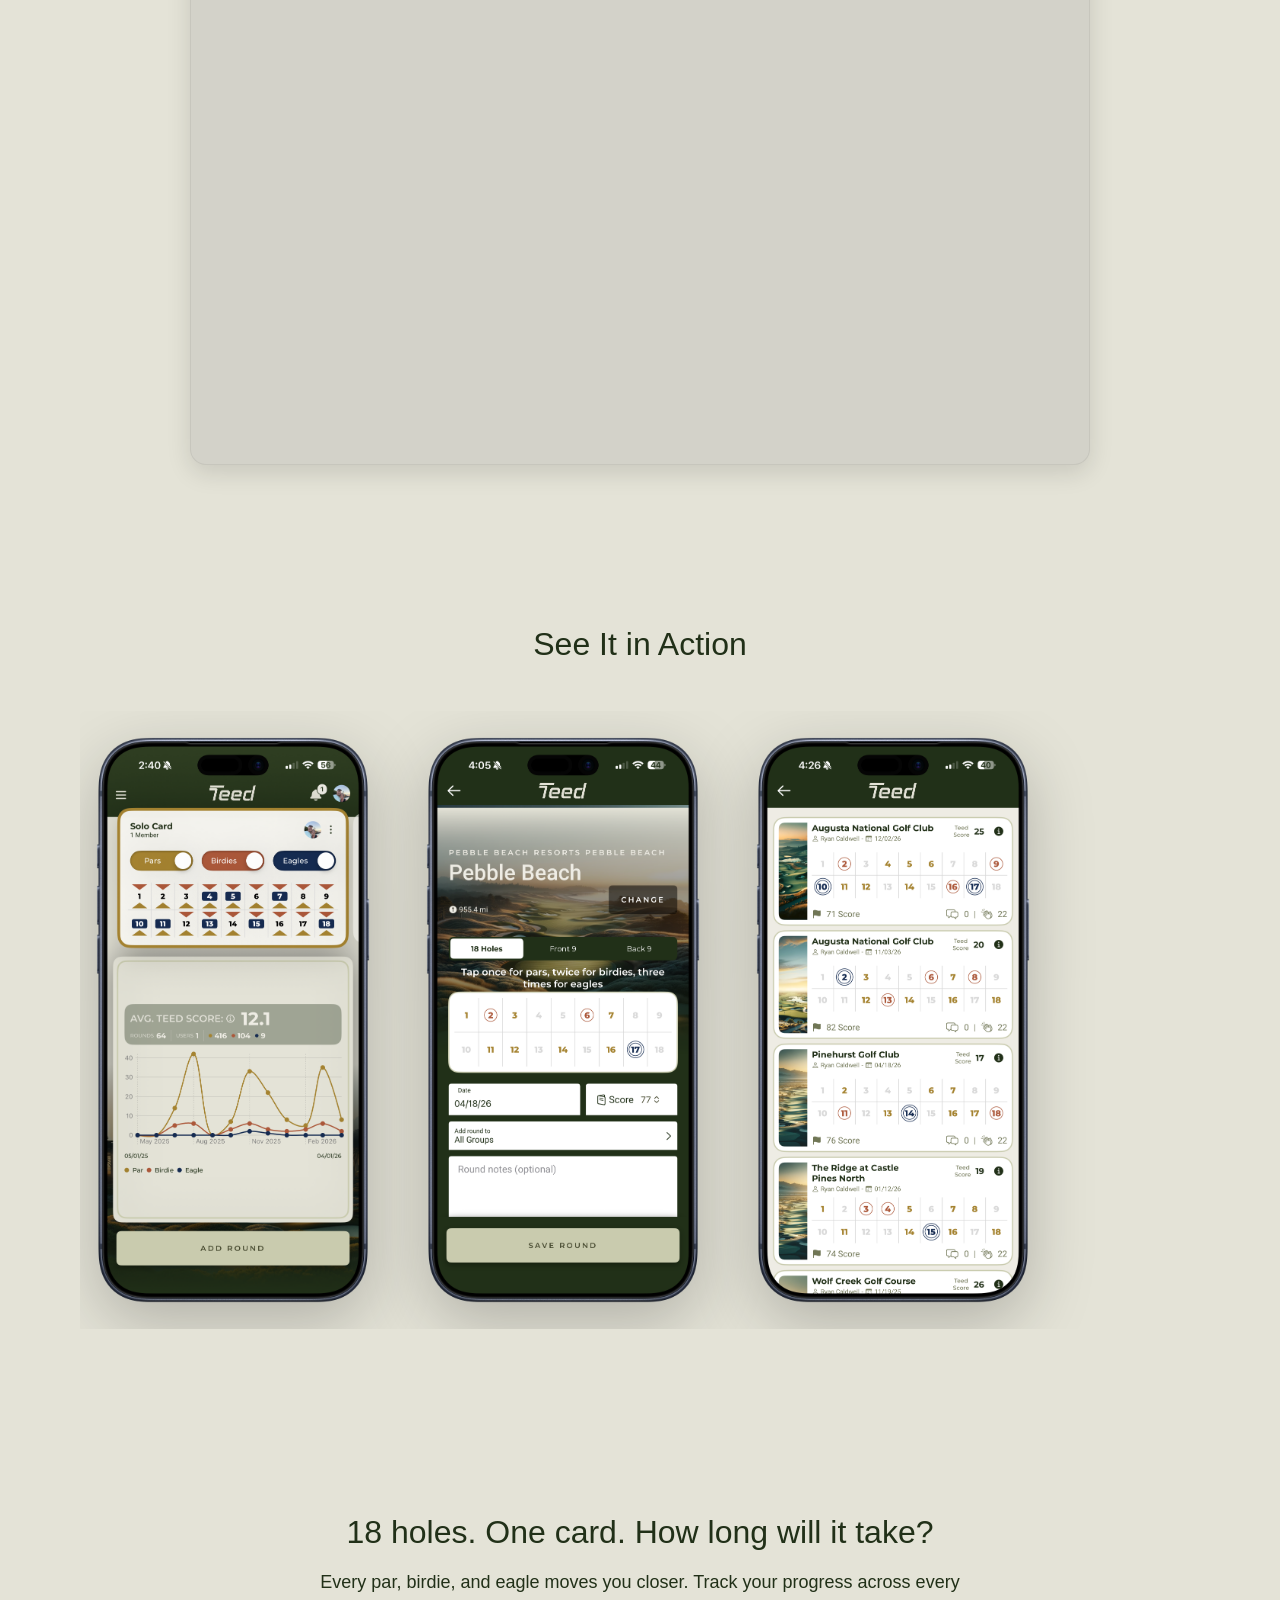
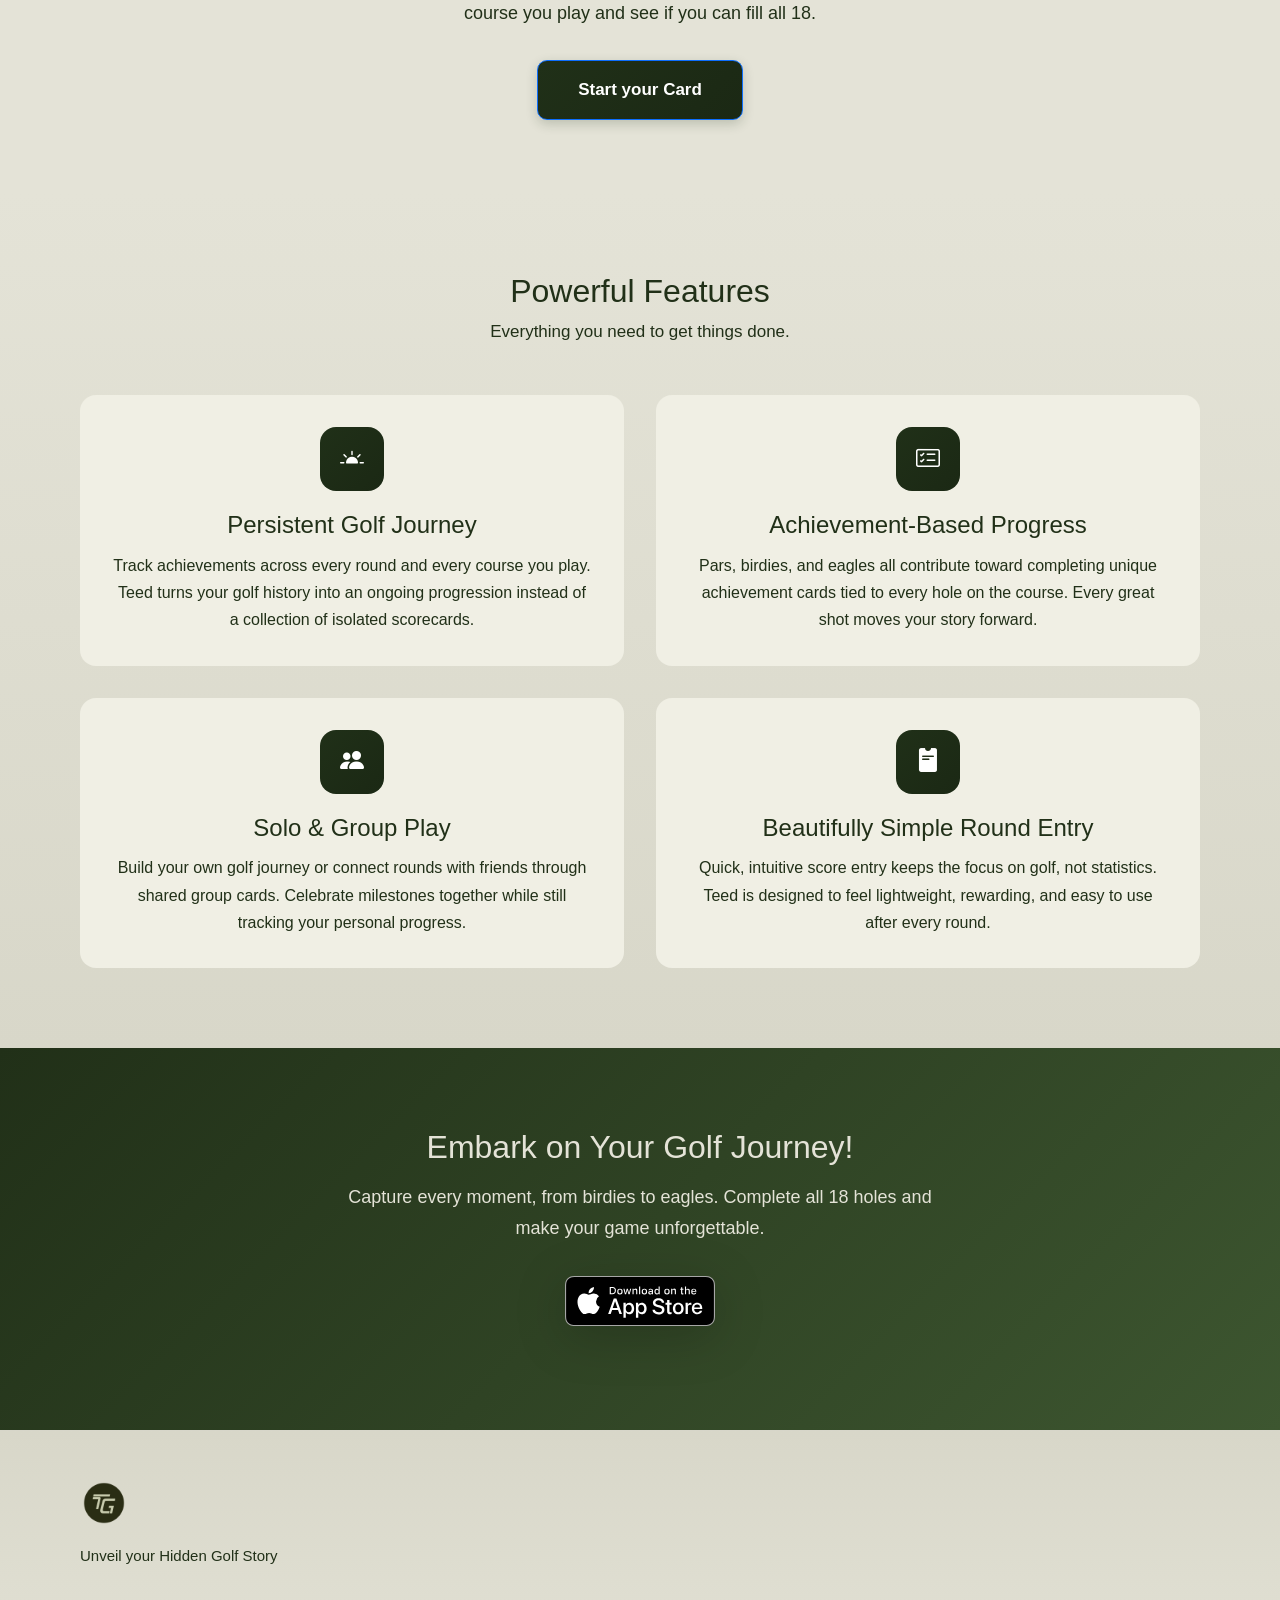
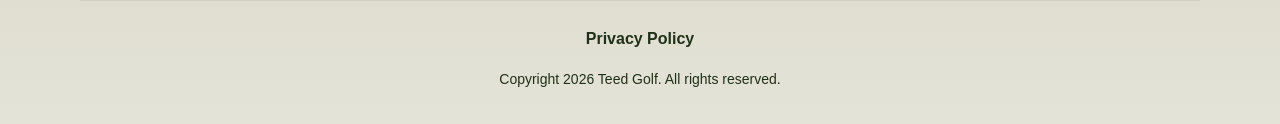
==== commit d2c4c4e5: "update copy" ====
--- a/index.html
+++ b/index.html
@@ -56,8 +56,9 @@
           <div class="container">
             <div class="hero-content">
               <img src="images/app-icon.png" alt="App Icon" class="hero-app-icon" />
-              <h1 class="hero-title">Capture Your Golf Journey</h1>
-              <p class="hero-subtitle">Track and celebrate every hole, from your first birdies to legendary eagles.</p>
+              <h1 class="hero-title">Have you birdied all 18?</h1>
+              <p class="hero-subtitle">Not on one course… but across every course you play.</p>
+              <p class="hero-description">Teed is the golf app that keeps track for you. Complete a card over your lifetime, in a single season, or together with friends. Birdies, pars, eagles — every hole, every round, all in one place.</p>
               <div class="hero-cta">
                 <a href="https://apps.apple.com/us/app/teed-golf/id6778630449" class="cta-button cta-button-primary btn btn-primary">Download Now</a>
               </div>
@@ -150,6 +151,15 @@
                   </div>
                 </div>
               </div>
+            </div>
+          </div>
+        </div>
+        <div id="card-cta" class="card-cta-section">
+          <div class="container">
+            <div class="card-cta-content">
+              <h2>18 holes. One card. How long will it take?</h2>
+              <p>Every par, birdie, and eagle moves you closer. Track your progress across every course you play and see if you can fill all 18.</p>
+              <a href="https://apps.apple.com/us/app/teed-golf/id6778630449" class="cta-button cta-button-primary btn btn-primary">Start your Card</a>
             </div>
           </div>
         </div>
--- a/css/styles.css
+++ b/css/styles.css
@@ -406,7 +406,15 @@
     font-size: clamp(1.125rem, 2vw, 1.375rem);
     line-height: 1.6;
     color: var(--text-muted);
-    margin-bottom: 2.5rem;
+    margin-bottom: 1rem;
+}
+
+.hero-description {
+    max-width: 680px;
+    margin: 0 auto 2.5rem;
+    color: var(--text-muted);
+    font-size: 1.0625rem;
+    line-height: 1.7;
 }
 
 .hero-cta {
@@ -620,6 +628,31 @@
 .feature-description {
     color: var(--text-muted);
     margin: 0;
+}
+
+/* Card CTA Section */
+.card-cta-section {
+    padding: 4.5rem 0;
+    background: var(--bg-page);
+    text-align: center;
+}
+
+.card-cta-content {
+    max-width: 760px;
+    margin: 0 auto;
+}
+
+.card-cta-content h2 {
+    margin-bottom: 1rem;
+    color: var(--text-dark);
+}
+
+.card-cta-content p {
+    max-width: 640px;
+    margin: 0 auto 2rem;
+    color: var(--text-muted);
+    font-size: 1.125rem;
+    line-height: 1.7;
 }
 
 /* Testimonials Section */
